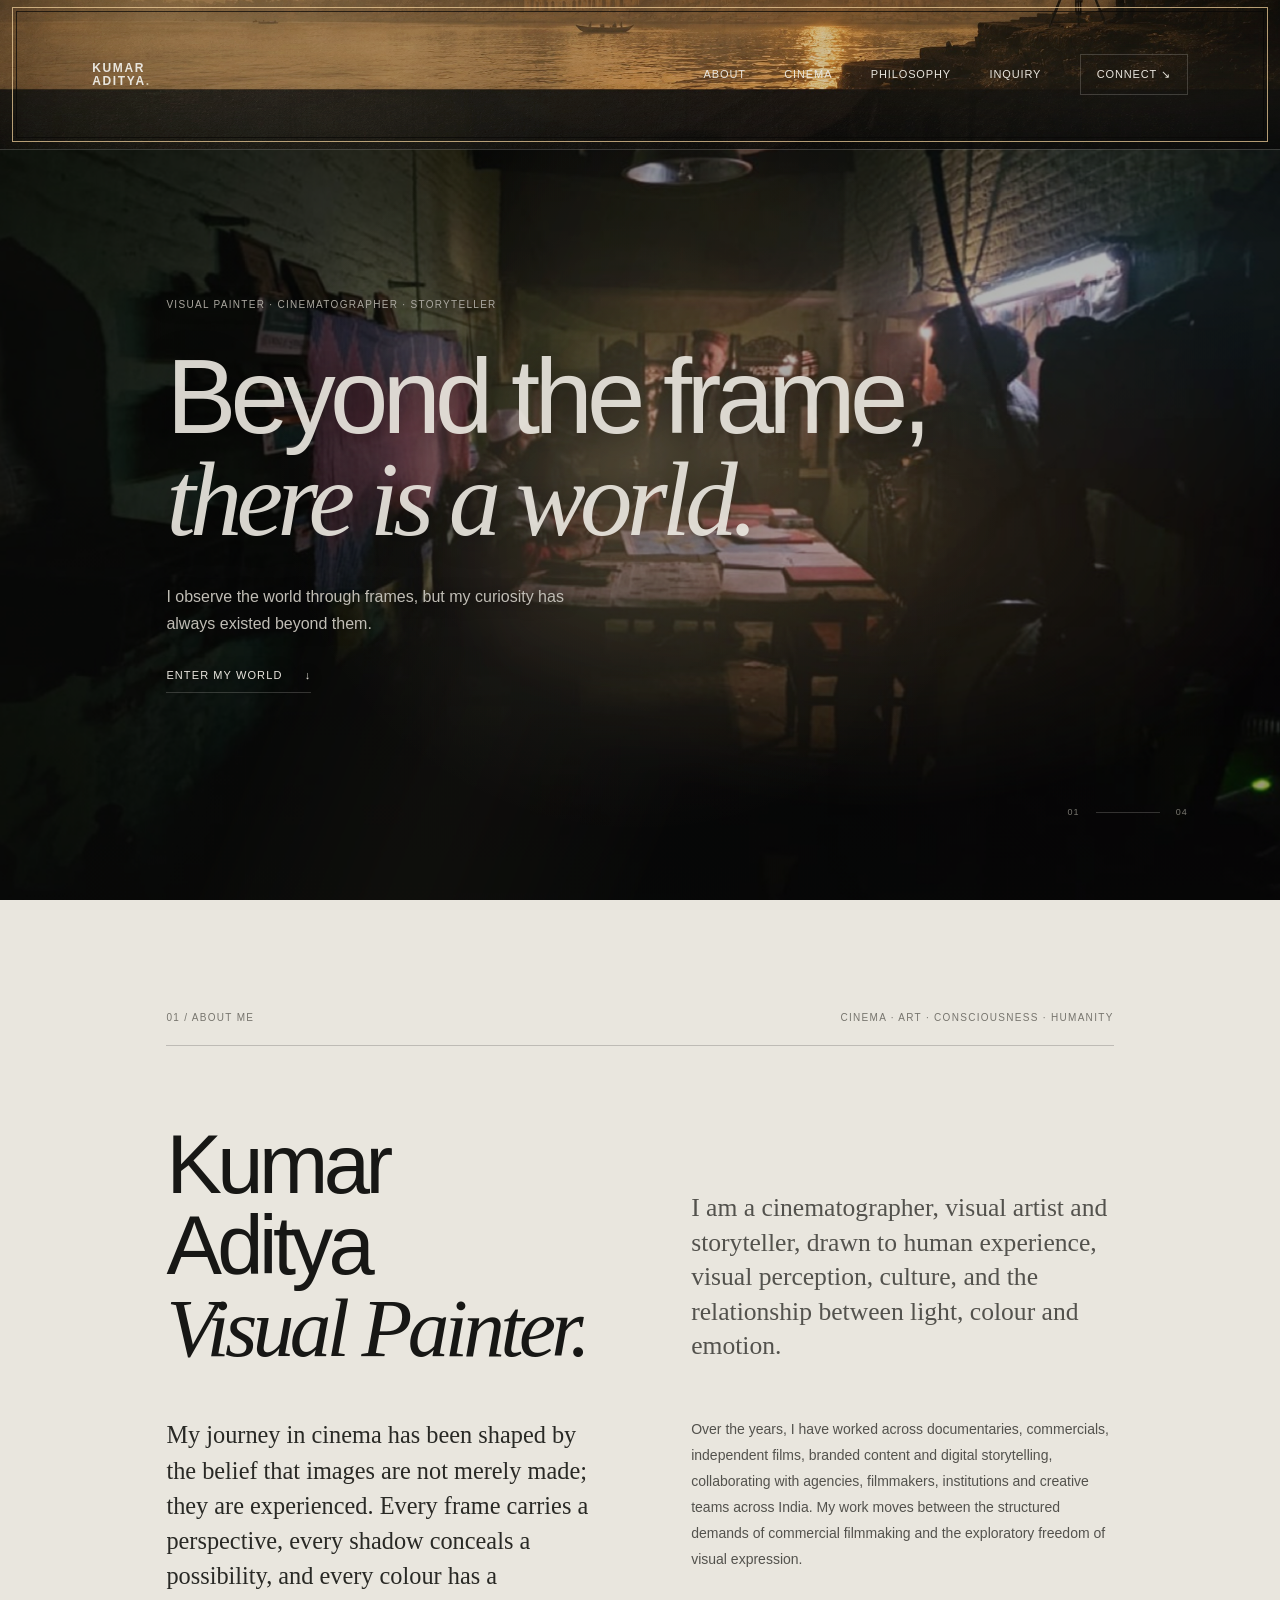
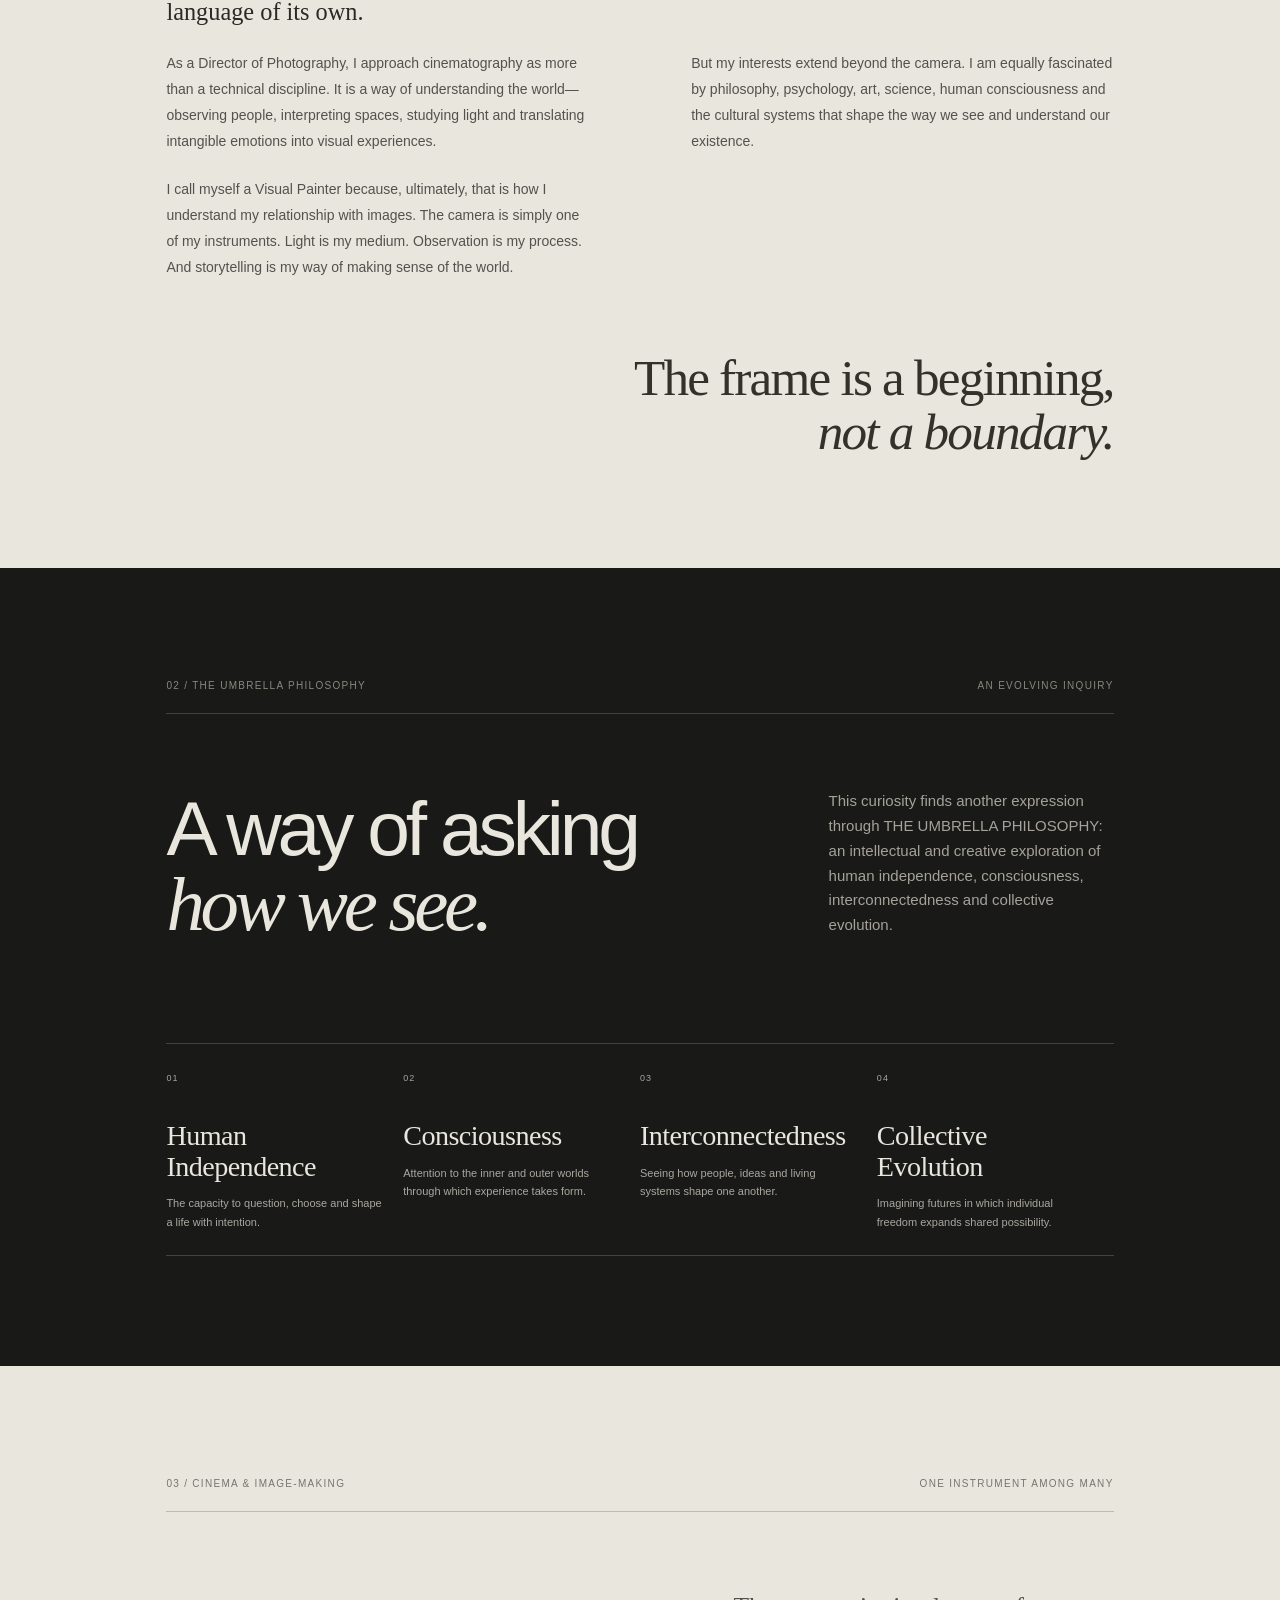
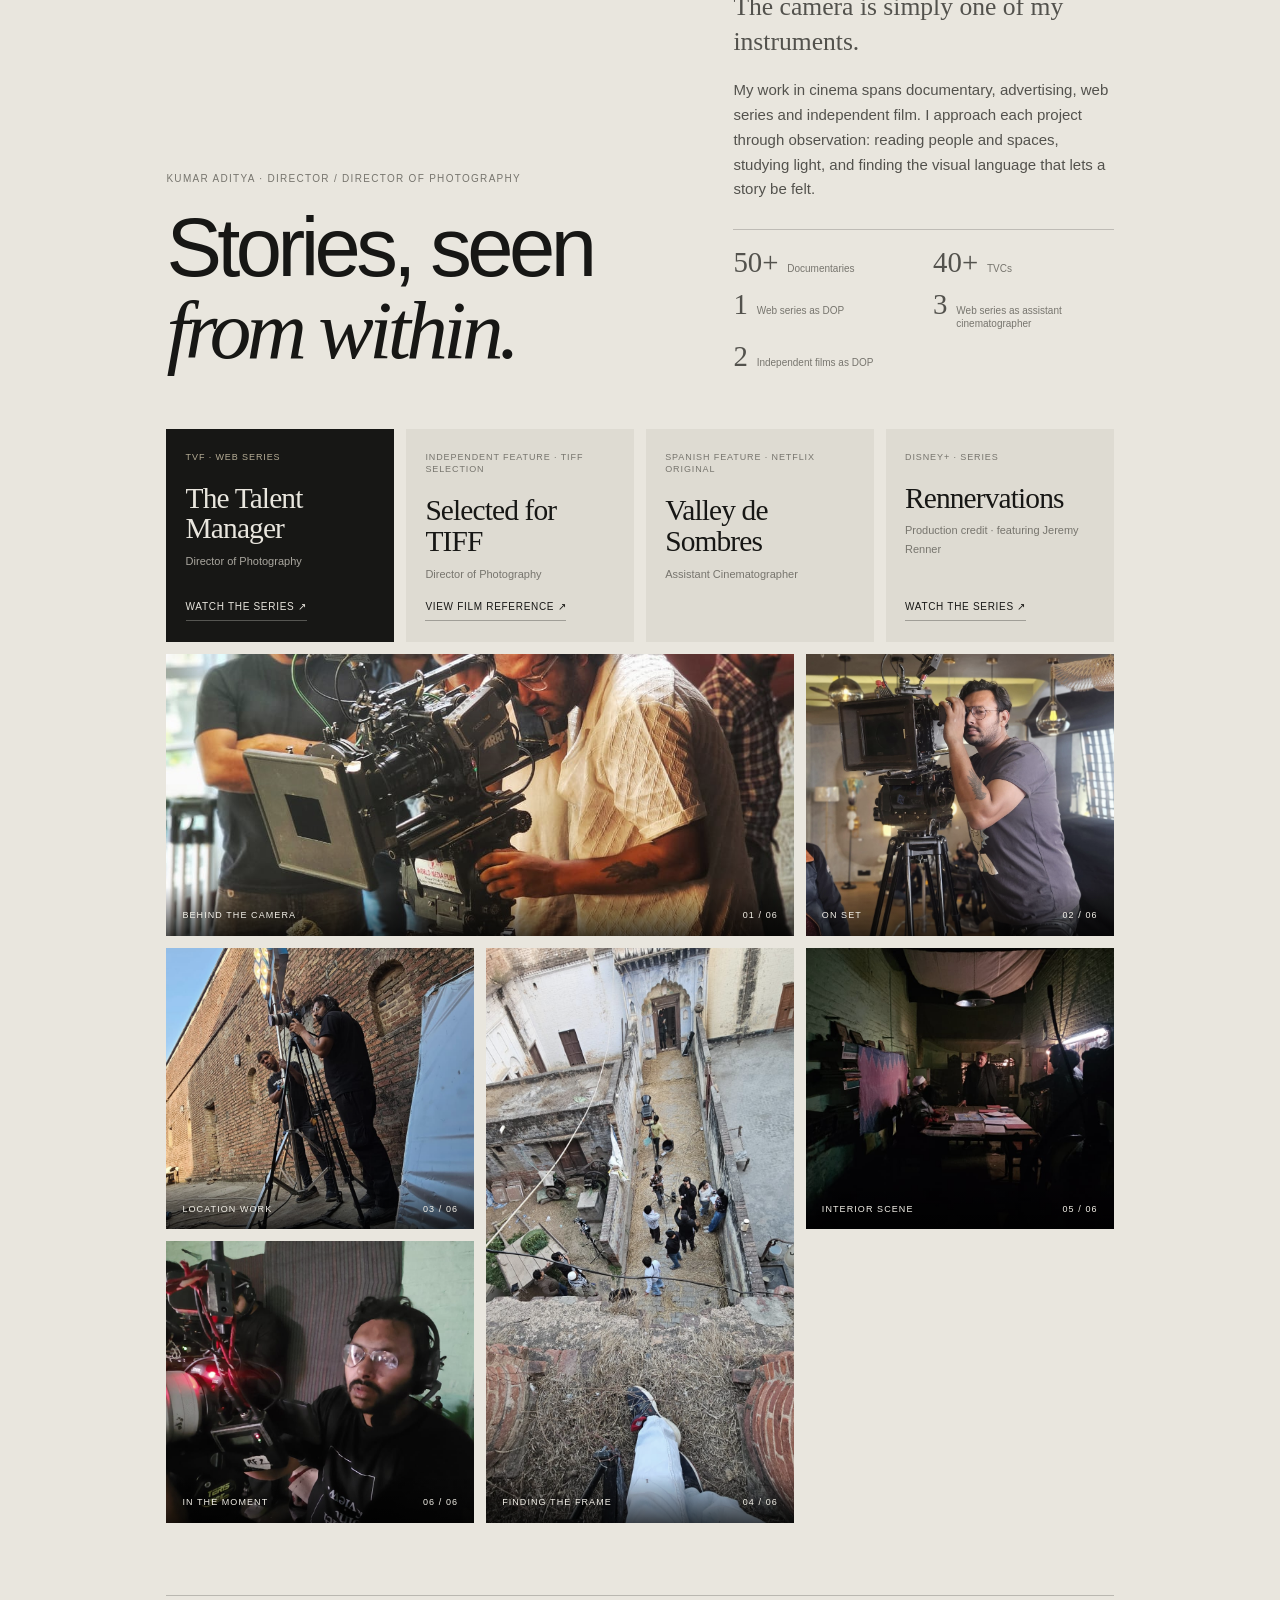
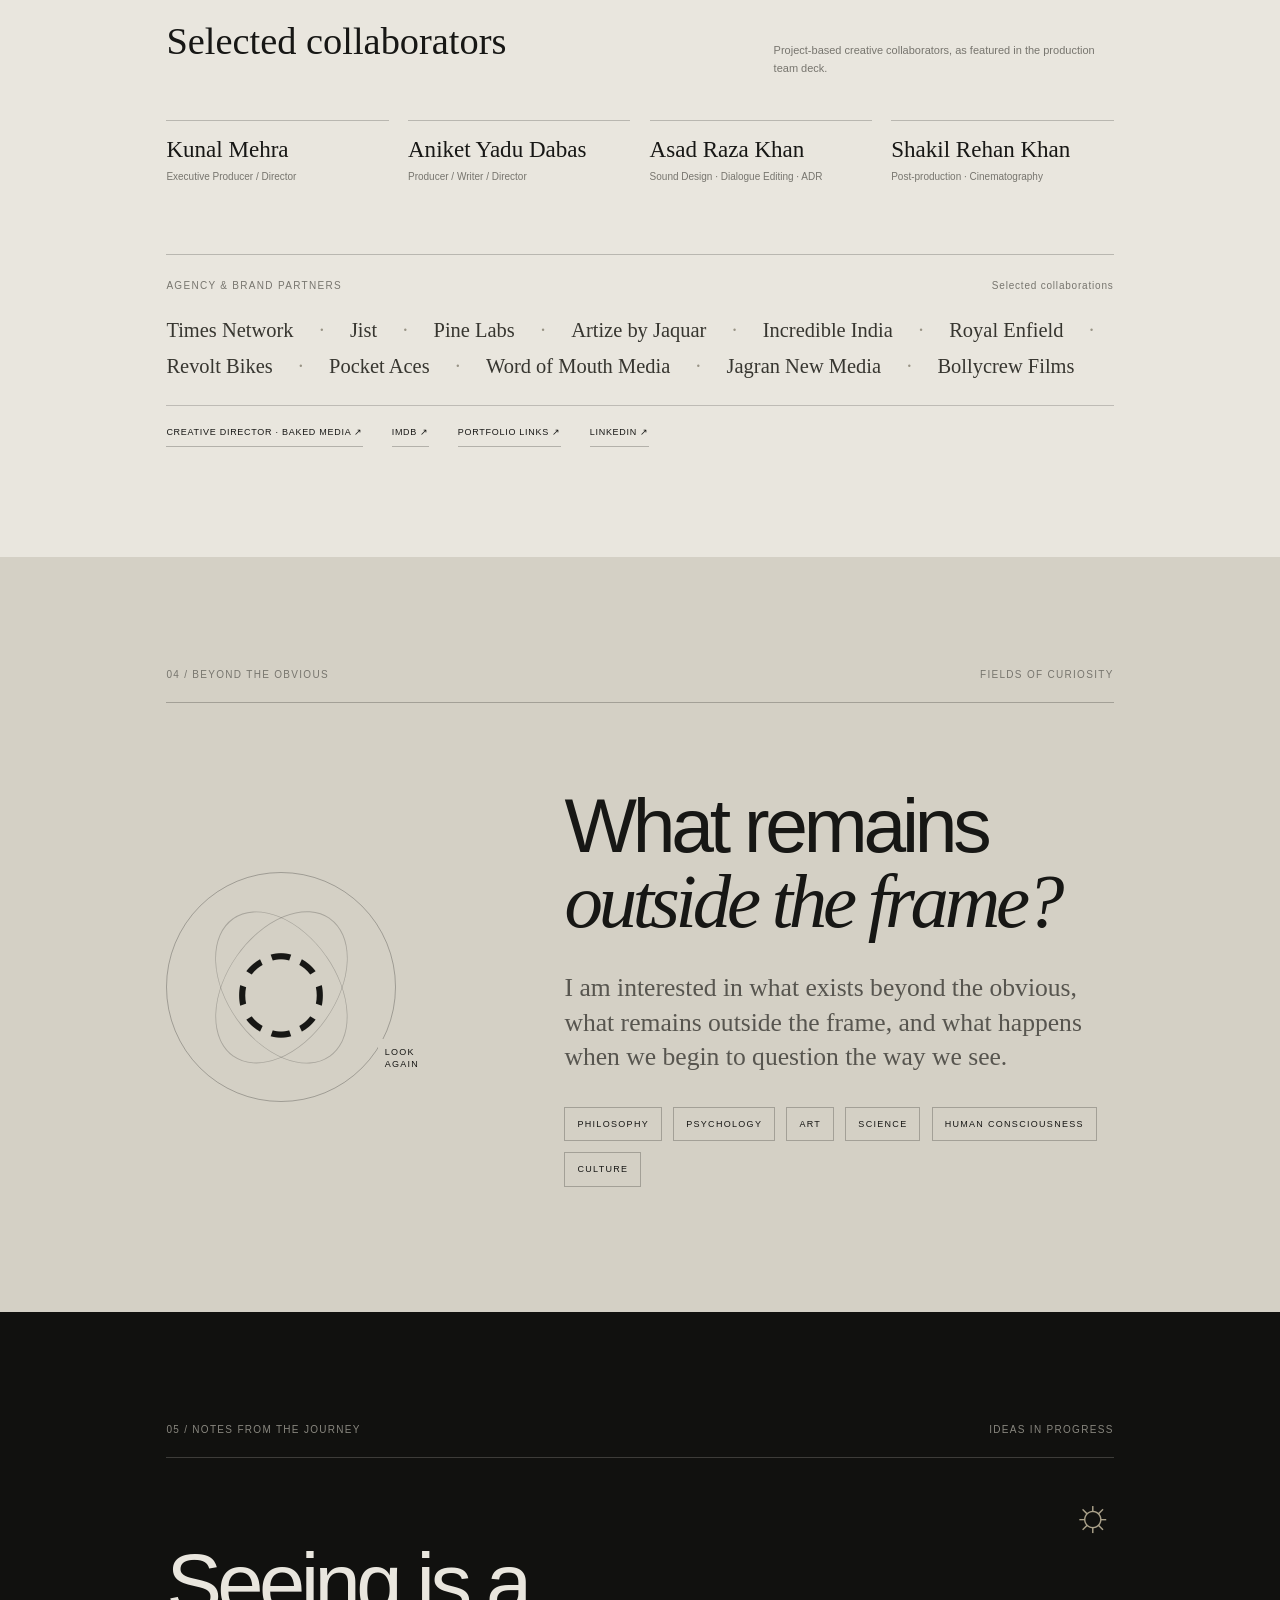
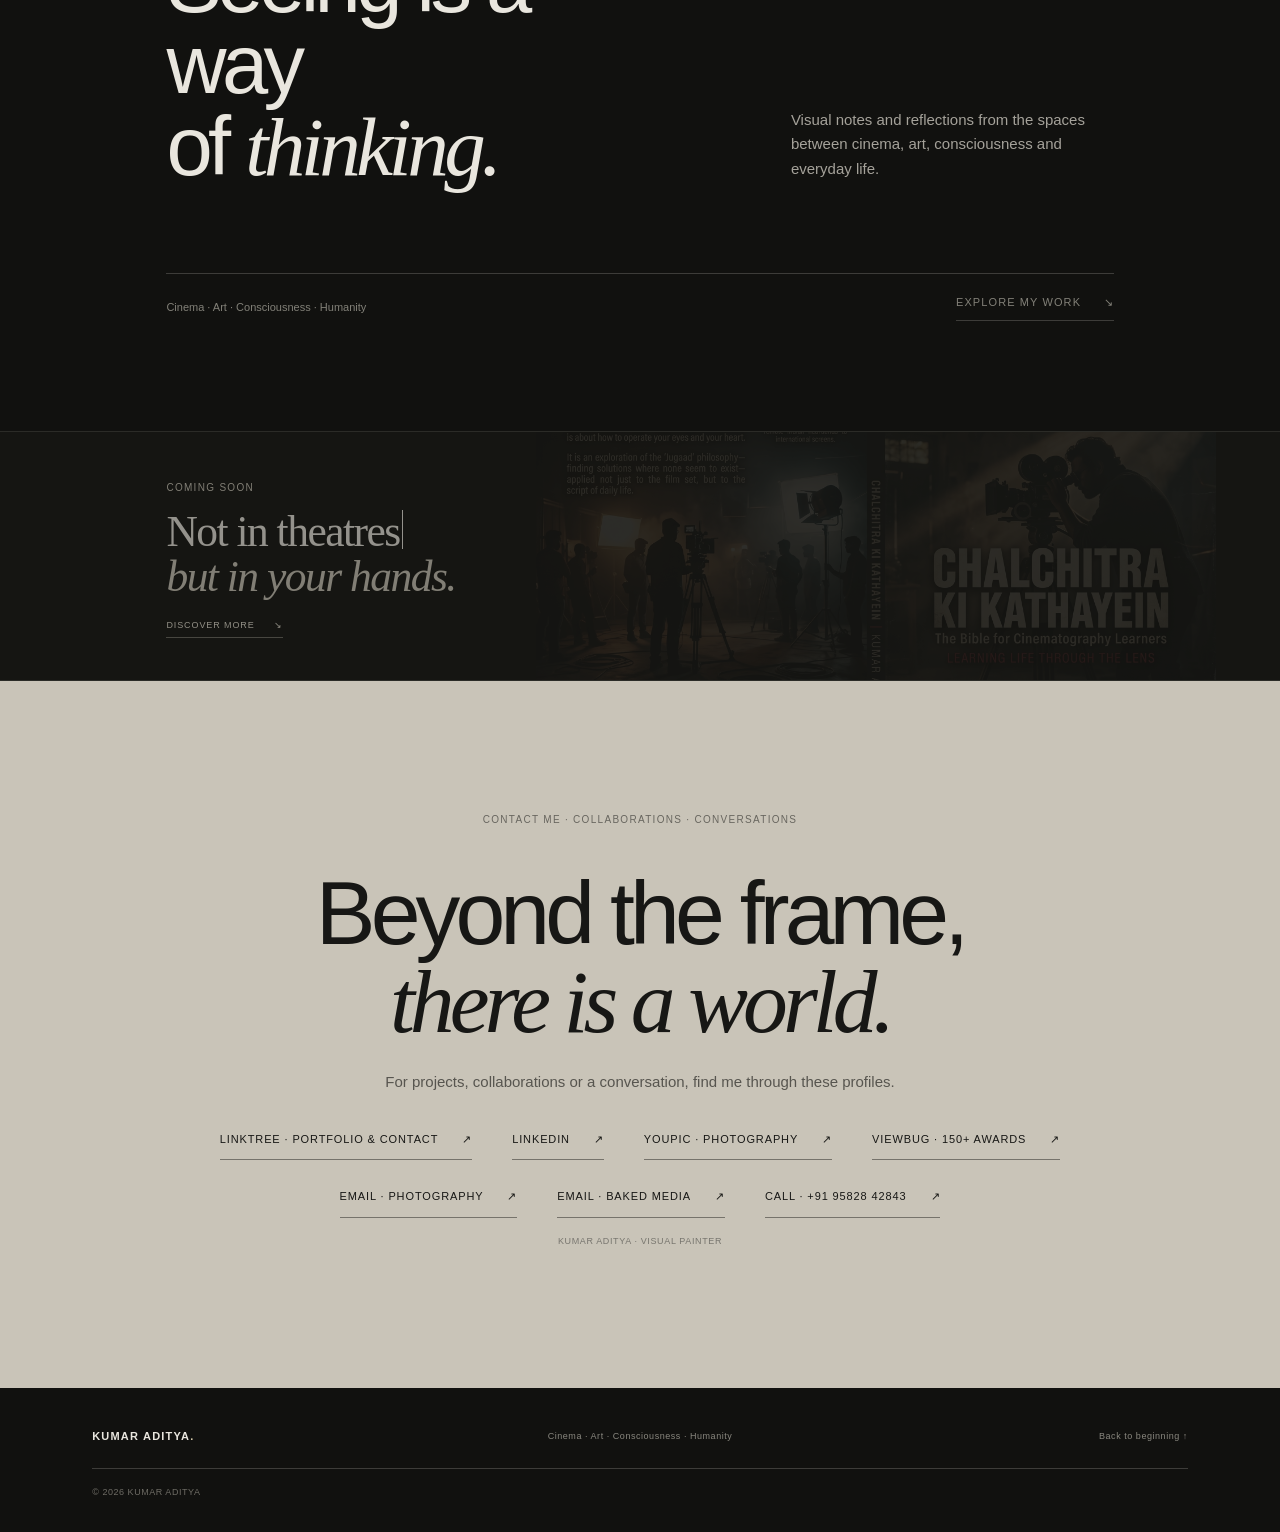
==== index.html @ 0dff2ddc "Use clean 50/50 gold and black header image" ====
<!doctype html>
<html lang="en">
<head>
  <meta charset="utf-8">
  <meta name="viewport" content="width=device-width, initial-scale=1">
  <meta name="theme-color" content="#11110f">
  <meta name="description" content="Kumar Aditya — Visual Painter, cinematographer and storyteller. Cinema · Art · Consciousness · Humanity.">
  <title>Kumar Aditya — Visual Painter</title>
  <link rel="stylesheet" href="styles.css?v=20261113-cleanheader50">
  <script src="script.js?v=20261113-hero" defer></script>
</head>
<body>
  <a class="skip-link" href="#main">Skip to content</a>
  <header class="site-header">
    <div class="header-art" aria-hidden="true"><div class="header-card-layer"></div><div class="header-cloud-wave header-cloud-wave-one"></div><div class="header-cloud-wave header-cloud-wave-two"></div></div>
    <a class="wordmark" href="#top" aria-label="Kumar Aditya home">KUMAR<br>ADITYA<span class="wordmark-dot">.</span></a>
    <button class="menu-toggle" type="button" aria-expanded="false" aria-controls="site-nav"><span></span><span></span><span class="visually-hidden">Toggle navigation</span></button>
    <nav id="site-nav" class="site-nav" aria-label="Main navigation">
      <a href="#about">About</a><a href="#work">Cinema</a><a href="#philosophy">Philosophy</a><a href="#inquiry">Inquiry</a>
      <a class="nav-contact" href="#connect">Connect <span aria-hidden="true">↘</span></a>
    </nav>
  </header>

  <main id="main">
    <section class="hero" id="top" aria-labelledby="hero-title">
      <div class="hero-orbit" aria-hidden="true"><span class="sun"></span><span class="moon"></span><span class="orbit-line"></span></div>
      <div class="hero-cinema-light" aria-hidden="true"></div>
      <div class="hero-ink-reveal" aria-hidden="true"><svg viewBox="0 0 100 100" preserveAspectRatio="none"><defs><mask id="hero-ink-mask" maskUnits="userSpaceOnUse" x="0" y="0" width="100" height="100"><rect width="100" height="100" fill="white"/><g transform="translate(50 52)"><g class="hero-ink-cutout" fill="black"><path d="M-5-1 C-9-5-6-11-1-12 C2-18 8-16 9-10 C15-8 17-2 12 2 C15 8 10 13 5 11 C1 17-6 14-6 9 C-13 8-15 2-11-2 C-10-5-7-5-5-1Z"/><path d="M-2-12 C-7-18-5-22-3-26 C0-21 2-18 1-13ZM9-8 C15-13 19-13 23-12 C20-8 16-6 11-5ZM-12 2 C-19 0-23 2-26 5 C-21 8-16 7-11 5ZM5 10 C8 16 7 21 5 25 C1 20 2 15 2 10Z"/><circle cx="-20" cy="-12" r="2.5"/><circle cx="20" cy="-20" r="1.8"/><circle cx="25" cy="8" r="2.2"/><circle cx="-22" cy="19" r="1.5"/><circle cx="13" cy="23" r="1.4"/></g></g></mask></defs><rect width="100" height="100" fill="#050504" mask="url(#hero-ink-mask)"/></svg></div>
      <p class="eyebrow hero-kicker">Visual Painter · Cinematographer · Storyteller</p>
      <h1 id="hero-title">Beyond the frame,<br><em>there is a world.</em></h1>
      <p class="hero-copy">I observe the world through frames, but my curiosity has always existed beyond them.</p>
      <a class="text-link" href="#about">Enter my world <span aria-hidden="true">↓</span></a>
      <div class="hero-index" aria-hidden="true"><span>01</span><span class="index-line"></span><span>04</span></div>
    </section>

    <section class="intro section-pad about-section" id="about">
      <div class="section-label"><span>01 / About me</span><span>Cinema · Art · Consciousness · Humanity</span></div>
      <div class="about-heading"><h2>Kumar Aditya<br><em>Visual Painter.</em></h2><p class="lead">I am a cinematographer, visual artist and storyteller, drawn to human experience, visual perception, culture, and the relationship between light, colour and emotion.</p></div>
      <div class="about-body">
        <p>My journey in cinema has been shaped by the belief that images are not merely made; they are experienced. Every frame carries a perspective, every shadow conceals a possibility, and every colour has a language of its own.</p>
        <p>Over the years, I have worked across documentaries, commercials, independent films, branded content and digital storytelling, collaborating with agencies, filmmakers, institutions and creative teams across India. My work moves between the structured demands of commercial filmmaking and the exploratory freedom of visual expression.</p>
        <p>As a Director of Photography, I approach cinematography as more than a technical discipline. It is a way of understanding the world—observing people, interpreting spaces, studying light and translating intangible emotions into visual experiences.</p>
        <p>But my interests extend beyond the camera. I am equally fascinated by philosophy, psychology, art, science, human consciousness and the cultural systems that shape the way we see and understand our existence.</p>
        <p>I call myself a Visual Painter because, ultimately, that is how I understand my relationship with images. The camera is simply one of my instruments. Light is my medium. Observation is my process. And storytelling is my way of making sense of the world.</p>
      </div>
      <p class="about-signature">The frame is a beginning,<br><em>not a boundary.</em></p>
    </section>

    <section class="expressions section-pad philosophy-section" id="philosophy">
      <div class="section-label"><span>02 / The Umbrella Philosophy</span><span>An evolving inquiry</span></div>
      <div class="expression-heading"><h2>A way of asking<br><em>how we see.</em></h2><p>This curiosity finds another expression through THE UMBRELLA PHILOSOPHY: an intellectual and creative exploration of human independence, consciousness, interconnectedness and collective evolution.</p></div>
      <div class="philosophy-fields">
        <article><span>01</span><h3>Human<br>Independence</h3><p>The capacity to question, choose and shape a life with intention.</p></article>
        <article><span>02</span><h3>Consciousness</h3><p>Attention to the inner and outer worlds through which experience takes form.</p></article>
        <article><span>03</span><h3>Interconnectedness</h3><p>Seeing how people, ideas and living systems shape one another.</p></article>
        <article><span>04</span><h3>Collective<br>Evolution</h3><p>Imagining futures in which individual freedom expands shared possibility.</p></article>
      </div>
    </section>

    <section class="cinema section-pad" id="work">
      <div class="section-label"><span>03 / Cinema &amp; image-making</span><span>One instrument among many</span></div>
      <div class="cinema-intro">
        <div><p class="eyebrow">Kumar Aditya · Director / Director of Photography</p><h2>Stories, seen<br><em>from within.</em></h2></div>
        <div class="cinema-bio"><p class="lead">The camera is simply one of my instruments.</p><p>My work in cinema spans documentary, advertising, web series and independent film. I approach each project through observation: reading people and spaces, studying light, and finding the visual language that lets a story be felt.</p><div class="career-stats"><div><strong>50+</strong><span>Documentaries</span></div><div><strong>40+</strong><span>TVCs</span></div><div><strong>1</strong><span>Web series as DOP</span></div><div><strong>3</strong><span>Web series as assistant cinematographer</span></div><div><strong>2</strong><span>Independent films as DOP</span></div></div></div>
      </div>
      <div class="credit-grid">
        <article class="credit-card credit-featured"><span class="credit-type">TVF · Web series</span><h3>The Talent Manager</h3><p>Director of Photography</p><a href="https://www.youtube.com/watch?v=eAiAh4KioIY" target="_blank" rel="noopener noreferrer">Watch the series <span aria-hidden="true">↗</span></a></article>
        <article class="credit-card"><span class="credit-type">Independent feature · TIFF selection</span><h3>Selected for TIFF</h3><p>Director of Photography</p><a href="https://youtu.be/zzmLN0ZCnNM" target="_blank" rel="noopener noreferrer">View film reference <span aria-hidden="true">↗</span></a></article>
        <article class="credit-card"><span class="credit-type">Spanish feature · Netflix Original</span><h3>Valley de Sombres</h3><p>Assistant Cinematographer</p></article>
        <article class="credit-card"><span class="credit-type">Disney+ · Series</span><h3>Rennervations</h3><p>Production credit · featuring Jeremy Renner</p><a href="https://youtu.be/FifQJSqIGv0" target="_blank" rel="noopener noreferrer">Watch the series <span aria-hidden="true">↗</span></a></article>
      </div>
      <div class="film-gallery">
        <figure class="film-frame film-wide"><img src="assets/kumar-on-set.jpeg" alt="Kumar working at a cinema camera on set"><figcaption><span>Behind the camera</span><span>01 / 06</span></figcaption></figure>
        <figure class="film-frame"><img src="assets/camera-setup.jpeg" alt="Kumar operating a cinema camera during a production"><figcaption><span>On set</span><span>02 / 06</span></figcaption></figure>
        <figure class="film-frame"><img src="assets/location-team.jpeg" alt="Production crew working beside a historic brick location"><figcaption><span>Location work</span><span>03 / 06</span></figcaption></figure>
        <figure class="film-frame film-tall"><img src="assets/location-overhead.jpeg" alt="A film crew working in a historic courtyard, seen from above"><figcaption><span>Finding the frame</span><span>04 / 06</span></figcaption></figure>
        <figure class="film-frame"><img src="assets/interior-scene.jpeg" alt="A low-lit interior scene being filmed"><figcaption><span>Interior scene</span><span>05 / 06</span></figcaption></figure>
        <figure class="film-frame"><img src="assets/camera-closeup.jpeg" alt="Kumar monitoring a close camera setup on a film set"><figcaption><span>In the moment</span><span>06 / 06</span></figcaption></figure>
      </div>
      <div class="collaborators">
        <div class="collab-heading"><h3>Selected collaborators</h3><p>Project-based creative collaborators, as featured in the production team deck.</p></div>
        <div class="collab-grid">
          <article><h4>Kunal Mehra</h4><p>Executive Producer / Director</p></article>
          <article><h4>Aniket Yadu Dabas</h4><p>Producer / Writer / Director</p></article>
          <article><h4>Asad Raza Khan</h4><p>Sound Design · Dialogue Editing · ADR</p></article>
          <article><h4>Shakil Rehan Khan</h4><p>Post-production · Cinematography</p></article>
        </div>
      </div>
      <div class="industry-network">
        <div class="network-heading"><span class="eyebrow">Agency &amp; brand partners</span><span>Selected collaborations</span></div>
        <ul class="partner-list"><li>Times Network</li><li>Jist</li><li>Pine Labs</li><li>Artize by Jaquar</li><li>Incredible India</li><li>Royal Enfield</li><li>Revolt Bikes</li><li>Pocket Aces</li><li>Word of Mouth Media</li><li>Jagran New Media</li><li>Bollycrew Films</li></ul>
        <div class="profile-links"><a href="https://www.bakedmedia.in/" target="_blank" rel="noopener noreferrer">Creative Director · Baked Media <span aria-hidden="true">↗</span></a><a href="https://www.imdb.com/name/nm6410537/" target="_blank" rel="noopener noreferrer">IMDb <span aria-hidden="true">↗</span></a><a href="https://linktr.ee/adityakumardop" target="_blank" rel="noopener noreferrer">Portfolio links <span aria-hidden="true">↗</span></a><a href="https://www.linkedin.com/in/kumar-aditya-/" target="_blank" rel="noopener noreferrer">LinkedIn <span aria-hidden="true">↗</span></a></div>
      </div>
    </section>

    <section class="people section-pad inquiry-section" id="inquiry">
      <div class="section-label"><span>04 / Beyond the obvious</span><span>Fields of curiosity</span></div>
      <div class="inquiry-layout"><div class="people-mark" aria-hidden="true"><span>◌</span><small>LOOK<br>AGAIN</small></div><div><h2>What remains<br><em>outside the frame?</em></h2><p class="lead">I am interested in what exists beyond the obvious, what remains outside the frame, and what happens when we begin to question the way we see.</p><div class="people-tags inquiry-tags"><span>Philosophy</span><span>Psychology</span><span>Art</span><span>Science</span><span>Human consciousness</span><span>Culture</span></div></div></div>
    </section>

    <section class="journal section-pad" id="journal">
      <div class="section-label"><span>05 / Notes from the journey</span><span>Ideas in progress</span></div>
      <div class="journal-row"><h2>Seeing is a way<br>of <em>thinking.</em></h2><p>Visual notes and reflections from the spaces between cinema, art, consciousness and everyday life.</p><span class="journal-symbol" aria-hidden="true">☼</span></div>
      <div class="journal-bottom"><span>Cinema · Art · Consciousness · Humanity</span><a class="text-link" href="#connect">Explore my work <span aria-hidden="true">↘</span></a></div>
    </section>

    <section class="book-tease" aria-label="Upcoming book">
      <img class="book-watermark" src="chal-chitra-poster.jpg" alt="" aria-hidden="true">
      <div class="book-tease-copy"><span class="eyebrow book-coming" data-typewriter="COMING SOON" aria-label="Coming soon">COMING SOON</span><p aria-label="Not in theatres, but in your hands."><span data-typewriter="Not in theatres,">Not in theatres,</span><br><em><span data-typewriter="but in your hands.">but in your hands.</span></em></p><a class="book-cta" href="#connect" data-projector-sound>Discover more <span aria-hidden="true">↘</span></a></div>
    </section>

    <section class="contact section-pad" id="connect"><span class="eyebrow">Contact me · Collaborations · Conversations</span><h2>Beyond the frame,<br><em>there is a world.</em></h2><p class="contact-intro">For projects, collaborations or a conversation, find me through these profiles.</p><div class="contact-actions"><a class="contact-link" href="https://linktr.ee/adityakumardop" target="_blank" rel="noopener noreferrer">Linktree · Portfolio &amp; contact <span aria-hidden="true">↗</span></a><a class="contact-link" href="https://www.linkedin.com/in/kumar-aditya-/" target="_blank" rel="noopener noreferrer">LinkedIn <span aria-hidden="true">↗</span></a><a class="contact-link" href="https://youpic.com/photographer/adityarehan00/?mode=activity" target="_blank" rel="noopener noreferrer">YouPic · Photography <span aria-hidden="true">↗</span></a><a class="contact-link" href="https://www.viewbug.com/member/_4953" target="_blank" rel="noopener noreferrer">ViewBug · 150+ awards <span aria-hidden="true">↗</span></a><a class="contact-link" href="mailto:kumaradityadop@gmail.com">Email · Photography <span aria-hidden="true">↗</span></a><a class="contact-link" href="mailto:aditya@bakedmedia.in">Email · Baked Media <span aria-hidden="true">↗</span></a><a class="contact-link" href="tel:+919582842843">Call · +91 95828 42843 <span aria-hidden="true">↗</span></a></div><p class="contact-note">Kumar Aditya · Visual Painter</p></section>
  </main>

  <footer class="site-footer"><a class="footer-mark" href="#top">KUMAR ADITYA<span>.</span></a><p>Cinema · Art · Consciousness · Humanity</p><a href="#top" class="back-top">Back to beginning ↑</a><small>© <span id="year"></span> KUMAR ADITYA</small></footer>
</body>
</html>
---- styles.css ----
:root{color-scheme:dark;--ink:#11110f;--paper:#e9e6de;--muted:#aaa79f;--line:rgba(233,230,222,.2);--accent:#d3c8a8;--serif:Georgia,'Times New Roman',serif;--sans:Arial,Helvetica,sans-serif}*{box-sizing:border-box}html{scroll-behavior:smooth;scroll-padding-top:85px}body{margin:0;background:var(--ink);color:var(--paper);font-family:var(--sans);font-size:15px;line-height:1.65;-webkit-font-smoothing:antialiased}a{color:inherit;text-decoration:none}button{font:inherit}.skip-link{position:absolute;left:1rem;top:-5rem;background:var(--paper);color:var(--ink);padding:.6rem 1rem;z-index:10}.skip-link:focus{top:1rem}.visually-hidden{position:absolute;width:1px;height:1px;padding:0;margin:-1px;overflow:hidden;clip:rect(0,0,0,0);white-space:nowrap;border:0}.site-header{height:92px;padding:0 7.2vw;display:flex;align-items:center;justify-content:space-between;border-bottom:1px solid var(--line);position:absolute;z-index:5;top:0;left:0;width:100%}.wordmark{font-size:12px;font-weight:700;line-height:1.08;letter-spacing:.14em}.wordmark-dot,.footer-mark span{color:var(--accent)}.site-nav{display:flex;gap:clamp(1rem,3vw,3.2rem);align-items:center;font-size:11px;letter-spacing:.08em;text-transform:uppercase}.site-nav a{transition:color .2s}.site-nav a:hover,.text-link:hover{color:var(--accent)}.nav-contact{border:1px solid var(--line);padding:.65rem 1rem}.menu-toggle{display:none}.hero{min-height:760px;height:min(100vh,940px);padding:190px 13vw 100px;display:flex;flex-direction:column;align-items:flex-start;justify-content:center;position:relative;overflow:hidden;background:radial-gradient(ellipse at 75% 42%,rgba(118,111,91,.16),transparent 38%),linear-gradient(110deg,#11110f 40%,#171714 100%)}.hero:after{content:"";position:absolute;inset:0;background:linear-gradient(90deg,var(--ink) 0%,transparent 68%),linear-gradient(0deg,var(--ink),transparent 25%,transparent 78%,var(--ink));pointer-events:none}.hero>*:not(.hero-orbit){z-index:1}.eyebrow,.section-label,.pillar-number,.venture-no,.small-note,.people-tags,.contact-note{font-size:10px;letter-spacing:.13em;text-transform:uppercase}.hero-kicker{color:var(--muted);margin:0 0 2rem}.hero h1{font-weight:400;font-size:clamp(3.5rem,8.2vw,8rem);line-height:.98;letter-spacing:-.055em;margin:0;max-width:950px}.hero h1 em,h2 em{font-family:var(--serif);font-weight:400}.hero-copy{color:#c0bdb5;max-width:440px;margin:2rem 0 1.8rem;font-size:16px}.text-link{font-size:11px;letter-spacing:.1em;text-transform:uppercase;border-bottom:1px solid var(--line);padding-bottom:.5rem;display:inline-flex;gap:1.4rem;align-items:center;transition:color .2s}.hero-orbit{position:absolute;width:min(58vw,730px);aspect-ratio:1;right:3%;top:17%;border:1px solid rgba(233,230,222,.08);border-radius:50%}.orbit-line{position:absolute;inset:14%;border:1px solid rgba(233,230,222,.09);border-radius:50%;transform:rotate(-25deg) scaleY(.43)}.sun{position:absolute;width:36%;aspect-ratio:1;border-radius:50%;background:radial-gradient(circle at 39% 35%,#c7bea7,#817963 55%,#4a473f 100%);right:4%;top:14%;box-shadow:0 0 90px rgba(194,180,140,.12)}.moon{position:absolute;width:11%;aspect-ratio:1;border-radius:50%;background:#a9a69d;left:5%;bottom:29%;box-shadow:0 0 55px rgba(220,215,200,.12)}.hero-index{display:flex;align-items:center;gap:1rem;position:absolute;bottom:5rem;right:7.2vw;color:#77756e;font-size:9px;letter-spacing:.12em}.index-line{display:block;width:64px;height:1px;background:var(--line)}.section-pad{padding:110px 13vw}.section-label{display:flex;justify-content:space-between;color:#89877f;border-bottom:1px solid var(--line);padding-bottom:1.15rem}.intro{background:#e9e6de;color:#171715}.intro .section-label{border-color:rgba(17,17,15,.2);color:#77756e}.intro-grid{display:grid;grid-template-columns:1.1fr .9fr;gap:8vw;padding:82px 0 96px}.intro h2,.expression-heading h2,.people h2,.journal h2,.contact h2{font-size:clamp(3.2rem,6.5vw,6.4rem);font-weight:400;line-height:.98;letter-spacing:-.055em;margin:0}.intro-text{max-width:425px;padding-top:.6rem;color:#53524d}.lead{font-family:var(--serif);font-size:clamp(1.25rem,2vw,1.75rem);line-height:1.35;color:inherit;margin:0 0 1.2rem}.intro-text>p:not(.lead){margin:0 0 2rem}.intro .text-link{color:#1b1b18;border-color:rgba(17,17,15,.3)}.pillars{border-top:1px solid rgba(17,17,15,.22);display:grid;grid-template-columns:repeat(3,1fr)}.pillars article{padding:1.5rem 2rem 0 0}.pillar-number{color:#88847a}.pillars h3{font-size:clamp(1.4rem,2.4vw,2.3rem);font-weight:400;line-height:1.05;letter-spacing:-.035em;margin:2.5rem 0 1rem}.pillars p{max-width:240px;color:#66645d;font-size:13px}.expressions{background:#191917}.expression-heading{display:flex;align-items:flex-end;justify-content:space-between;gap:3rem;padding:75px 0 65px}.expression-heading h2{font-size:clamp(3rem,6vw,5.7rem)}.expression-heading p{max-width:285px;color:#a5a29a;margin:0 0 .3rem}.venture-list{border-top:1px solid var(--line)}.venture{min-height:104px;border-bottom:1px solid var(--line);display:grid;grid-template-columns:.45fr 1.5fr 1fr 30px;align-items:center;gap:1rem}.venture-no,.venture-kind{color:#929088}.venture-name{font-family:var(--serif);font-size:clamp(1.6rem,3.3vw,2.8rem);letter-spacing:-.035em}.venture-kind{font-size:11px;letter-spacing:.04em}.venture-arrow{font-size:20px;color:var(--accent);text-align:right}.venture:not(.venture-future):hover .venture-name{color:var(--accent)}.venture-future{color:#9a978f}.small-note{color:#79776f;letter-spacing:.04em;text-transform:none;margin-top:1.2rem}.people{background:#d4d0c5;color:#171715}.people .section-label{border-color:rgba(17,17,15,.25);color:#77756e}.people-layout{padding:85px 0 15px;display:grid;grid-template-columns:.7fr 1.3fr;gap:8vw;align-items:center}.people h2{margin-bottom:2rem}.people-layout>div:last-child{max-width:610px}.people .lead{max-width:560px;color:#57554f}.people-mark{width:230px;aspect-ratio:1;border:1px solid rgba(17,17,15,.27);border-radius:50%;position:relative;display:flex;align-items:center;justify-content:center}.people-mark:before,.people-mark:after{content:"";position:absolute;border:1px solid rgba(17,17,15,.22);border-radius:50%;inset:13%;transform:rotate(55deg) scaleY(.65)}.people-mark:after{transform:rotate(-55deg) scaleY(.65)}.people-mark span{font-size:110px;font-family:var(--serif);font-weight:lighter;line-height:1}.people-mark small{position:absolute;right:-30px;bottom:25px;background:#d4d0c5;font-size:9px;line-height:1.35;letter-spacing:.14em;padding:.4rem}.people-tags{display:flex;gap:.7rem;flex-wrap:wrap;margin-top:2rem}.people-tags span{border:1px solid rgba(17,17,15,.25);padding:.55rem .75rem;font-size:9px}.journal{background:#11110f}.journal-row{position:relative;display:grid;grid-template-columns:1fr .65fr;gap:10vw;align-items:end;padding:85px 0}.journal-row p{color:#a5a29a;max-width:300px;margin:0 0 .4rem}.journal-symbol{position:absolute;font-size:45px;right:0;top:20px;color:#aaa18a}.journal-bottom{border-top:1px solid var(--line);padding-top:1.2rem;display:flex;align-items:center;justify-content:space-between;color:#828078;font-size:11px}.contact{background:#c9c4b8;color:#171715;text-align:center;padding-top:125px;padding-bottom:130px}.contact .eyebrow{color:#68665f}.contact h2{font-size:clamp(3.5rem,7vw,7rem);margin:2.5rem 0}.contact-link{display:inline-flex;gap:3rem;align-items:center;border-bottom:1px solid rgba(17,17,15,.45);padding:.7rem 0;font-family:var(--serif);font-size:22px}.contact-note{font-size:9px;color:#77756e;margin-top:1rem;letter-spacing:.07em}.site-footer{min-height:120px;padding:2rem 7.2vw;display:grid;grid-template-columns:1fr 2fr 1fr;align-items:center;gap:1rem;color:#89877f}.footer-mark{font-size:11px;font-weight:700;letter-spacing:.11em;color:var(--paper)}.site-footer p,.site-footer small,.back-top{font-size:9px;letter-spacing:.06em}.site-footer p{text-align:center}.back-top{text-align:right}.site-footer small{grid-column:1/-1;border-top:1px solid var(--line);padding-top:1rem;color:#6e6c65}
@media(max-width:760px){.site-header{height:76px;padding:0 6vw}.menu-toggle{display:flex;width:38px;height:38px;border:1px solid var(--line);background:transparent;flex-direction:column;justify-content:center;align-items:center;gap:5px;color:var(--paper)}.menu-toggle>span:not(.visually-hidden){width:15px;height:1px;background:var(--paper)}.site-nav{display:none;position:absolute;top:75px;left:0;right:0;background:#151513;padding:1rem 6vw 1.5rem;flex-direction:column;align-items:stretch;gap:0;border-bottom:1px solid var(--line)}.site-nav.is-open{display:flex}.site-nav a{padding:1rem 0;border-bottom:1px solid var(--line)}.site-nav .nav-contact{border:0}.hero{height:100svh;min-height:670px;padding:140px 7vw 100px}.hero-orbit{width:95vw;right:-38%;top:18%;opacity:.7}.hero h1{font-size:clamp(3.4rem,13.5vw,6.4rem)}.hero-copy{max-width:330px;font-size:14px}.hero-index{bottom:2.5rem;right:7vw}.section-pad{padding:76px 7vw}.section-label{font-size:8px}.intro-grid{grid-template-columns:1fr;gap:2.5rem;padding:55px 0 65px}.intro h2,.expression-heading h2,.people h2,.journal h2{font-size:clamp(3.1rem,12vw,5rem)}.pillars{grid-template-columns:1fr}.pillars article{padding:1.2rem 0;border-bottom:1px solid rgba(17,17,15,.17)}.pillars h3{margin:1.4rem 0 .5rem}.pillars p{max-width:390px;margin:.5rem 0}.expression-heading{display:block;padding:55px 0 45px}.expression-heading p{margin-top:1.5rem}.venture{grid-template-columns:28px 1fr 24px;min-height:88px;gap:.7rem}.venture-kind{grid-column:2;grid-row:2;margin-top:-1.7rem;padding-bottom:1rem}.venture-arrow{grid-column:3;grid-row:1}.venture-name{grid-column:2;grid-row:1;font-size:1.8rem}.venture-no{grid-column:1;grid-row:1}.people-layout{grid-template-columns:1fr;gap:3rem;padding:55px 0 0}.people-mark{width:165px;margin-left:1rem}.people-mark span{font-size:80px}.people-mark small{right:-38px}.journal-row{grid-template-columns:1fr;gap:2rem;padding:55px 0}.journal-row p{max-width:350px}.journal-symbol{font-size:35px}.journal-bottom{align-items:flex-start;gap:1rem;flex-direction:column}.contact{padding-top:90px;padding-bottom:95px}.contact h2{font-size:clamp(3.3rem,13vw,5.4rem);margin:2rem 0}.site-footer{padding:1.8rem 7vw;grid-template-columns:1fr 1fr}.site-footer p{grid-column:1/-1;grid-row:2;text-align:left;margin:0}.back-top{text-align:right;grid-column:2;grid-row:1}.site-footer small{grid-row:3}}
@media(prefers-reduced-motion:reduce){html{scroll-behavior:auto}*,*:before,*:after{transition:none!important}}
@media(max-width:760px){.site-header{height:76px;padding:0 6vw}.menu-toggle{display:flex;width:38px;height:38px;border:1px solid var(--line);background:transparent;flex-direction:column;justify-content:center;align-items:center;gap:5px;color:var(--paper)}.menu-toggle>span:not(.visually-hidden){width:15px;height:1px;background:var(--paper)}.site-nav{display:none;position:absolute;top:75px;left:0;right:0;background:#151513;padding:1rem 6vw 1.5rem;flex-direction:column;align-items:stretch;gap:0;border-bottom:1px solid var(--line)}.site-nav.is-open{display:flex}.site-nav a{padding:1rem 0;border-bottom:1px solid var(--line)}.site-nav .nav-contact{border:0}.hero{height:100svh;min-height:670px;padding:140px 7vw 100px}.hero-orbit{width:95vw;right:-38%;top:18%;opacity:.7}.hero h1{font-size:clamp(3.4rem,13.5vw,6.4rem)}.hero-copy{max-width:330px;font-size:14px}.hero-index{bottom:2.5rem;right:7vw}.section-pad{padding:76px 7vw}.section-label{font-size:8px}.intro-grid{grid-template-columns:1fr;gap:2.5rem;padding:55px 0 65px}.intro h2,.expression-heading h2,.people h2,.journal h2{font-size:clamp(3.1rem,12vw,5rem)}.pillars{grid-template-columns:1fr}.pillars article{padding:1.2rem 0;border-bottom:1px solid rgba(17,17,15,.17)}.pillars h3{margin:1.4rem 0 .5rem}.pillars p{max-width:390px;margin:.5rem 0}.expression-heading{display:block;padding:55px 0 45px}.expression-heading p{margin-top:1.5rem}.venture{grid-template-columns:28px 1fr 24px;min-height:88px;gap:.7rem}.venture-kind{grid-column:2;grid-row:2;margin-top:-1.7rem;padding-bottom:1rem}.venture-arrow{grid-column:3;grid-row:1}.venture-name{grid-column:2;grid-row:1;font-size:1.8rem}.venture-no{grid-column:1;grid-row:1}.people-layout{grid-template-columns:1fr;gap:3rem;padding:55px 0 0}.people-mark{width:165px;margin-left:1rem}.people-mark span{font-size:80px}.people-mark small{right:-38px}.journal-row{grid-template-columns:1fr;gap:2rem;padding:55px 0}.journal-row p{max-width:350px}.journal-symbol{font-size:35px}.journal-bottom{align-items:flex-start;gap:1rem;flex-direction:column}.contact{padding-top:90px;padding-bottom:95px}.contact h2{font-size:clamp(3.3rem,13vw,5.4rem);margin:2rem 0}.site-footer{padding:1.8rem 7vw;grid-template-columns:1fr 1fr}.site-footer p{grid-column:1/-1;grid-row:2;text-align:left;margin:0}.back-top{grid-column:2;grid-row:1}.site-footer small{grid-row:3}}
@media(prefers-reduced-motion:reduce){html{scroll-behavior:auto}*,*:before,*:after{transition:none!important}}

/* Portfolio and production team */
.cinema{background:#e9e6de;color:#171715}.cinema .section-label{border-color:rgba(17,17,15,.2);color:#77756e}.cinema-intro{display:grid;grid-template-columns:1.1fr .9fr;gap:8vw;align-items:end;padding:78px 0 58px}.cinema-intro .eyebrow{color:#77756e;margin:0 0 1.2rem}.cinema-intro h2{font-size:clamp(3.2rem,6.5vw,6rem);font-weight:400;line-height:.98;letter-spacing:-.055em;margin:0}.cinema-bio{max-width:440px;color:#53524d}.cinema-bio .lead{font-size:clamp(1.3rem,2vw,1.7rem)}.filmography{border-top:1px solid rgba(17,17,15,.2);padding-top:1rem;margin:1.8rem 0 0;font-size:12px;line-height:1.8}.filmography span{display:block;text-transform:uppercase;letter-spacing:.12em;font-size:9px;color:#77756e;margin-bottom:.35rem}.film-gallery{display:grid;grid-template-columns:repeat(3,minmax(0,1fr));grid-auto-rows:clamp(190px,22vw,300px);gap:12px}.film-frame{position:relative;margin:0;overflow:hidden;background:#ccc8be;min-width:0}.film-frame img{width:100%;height:100%;display:block;object-fit:cover;transition:transform .7s cubic-bezier(.2,.7,.2,1);filter:saturate(.8)}.film-frame:hover img{transform:scale(1.035)}.film-frame figcaption{position:absolute;bottom:0;left:0;right:0;display:flex;justify-content:space-between;align-items:center;padding:1.3rem 1rem .8rem;background:linear-gradient(transparent,rgba(0,0,0,.7));color:#f3f0e8;font-size:9px;letter-spacing:.12em;text-transform:uppercase}.film-wide{grid-column:span 2}.film-tall{grid-row:span 2}.film-tall img{object-position:center 55%}.collaborators{border-top:1px solid rgba(17,17,15,.22);margin-top:72px;padding-top:1.5rem}.collab-heading{display:flex;justify-content:space-between;align-items:baseline;gap:2rem}.collab-heading h3{font:400 clamp(1.7rem,3vw,2.6rem)/1.1 var(--serif);margin:0}.collab-heading p{color:#77756e;font-size:11px;max-width:340px}.collab-grid{display:grid;grid-template-columns:repeat(4,1fr);gap:1.2rem;margin-top:2rem}.collab-grid article{border-top:1px solid rgba(17,17,15,.22);padding-top:.9rem}.collab-grid h4{font:400 clamp(1.1rem,1.8vw,1.55rem)/1.15 var(--serif);margin:0 0 .45rem}.collab-grid p{font-size:10px;color:#77756e;margin:0;line-height:1.5}
@media(max-width:760px){.cinema-intro{grid-template-columns:1fr;gap:2rem;padding:55px 0 42px}.cinema-intro h2{font-size:clamp(3.1rem,12vw,5rem)}.film-gallery{grid-template-columns:repeat(2,minmax(0,1fr));grid-auto-rows:clamp(150px,53vw,245px);gap:8px}.film-wide{grid-column:span 2}.film-tall{grid-row:span 1;aspect-ratio:4/3}.film-tall img{object-position:center 43%}.film-frame figcaption{font-size:8px;padding:.9rem .6rem .5rem}.collaborators{margin-top:52px}.collab-heading{display:block}.collab-grid{grid-template-columns:repeat(2,1fr);gap:1.5rem 1rem}}
.career-stats{display:grid;grid-template-columns:repeat(2,minmax(0,1fr));gap:.8rem 1.2rem;margin-top:1.7rem;padding-top:1.1rem;border-top:1px solid rgba(17,17,15,.2)}.career-stats div{display:flex;align-items:baseline;gap:.55rem}.career-stats strong{font:400 1.8rem/1 var(--serif);white-space:nowrap}.career-stats span{font-size:10px;line-height:1.3;color:#77756e}.credit-grid{display:grid;grid-template-columns:repeat(4,minmax(0,1fr));gap:12px;margin-bottom:12px}.credit-card{min-height:200px;padding:1.35rem 1.2rem;background:#dedbd2;display:flex;flex-direction:column;align-items:flex-start}.credit-featured{background:#171715;color:#e9e6de}.credit-type{font-size:9px;line-height:1.4;letter-spacing:.1em;text-transform:uppercase;color:#77756e}.credit-featured .credit-type{color:#b6ad96}.credit-card h3{font:400 clamp(1.45rem,2.3vw,2rem)/1.05 var(--serif);letter-spacing:-.03em;margin:1.2rem 0 .5rem}.credit-card p{font-size:11px;color:#77756e;margin:0 0 1rem}.credit-featured p{color:#aaa79f}.credit-card a{font-size:10px;letter-spacing:.07em;text-transform:uppercase;margin-top:auto;border-bottom:1px solid rgba(17,17,15,.3);padding-bottom:.25rem}.credit-featured a{border-color:rgba(233,230,222,.3)}.industry-network{margin-top:70px;padding-top:1.4rem;border-top:1px solid rgba(17,17,15,.22)}.network-heading{display:flex;justify-content:space-between;align-items:center;color:#77756e;font-size:10px;letter-spacing:.08em}.network-heading .eyebrow{margin:0}.partner-list{list-style:none;padding:1.4rem 0 1.6rem;margin:0;display:flex;flex-wrap:wrap;column-gap:1.6rem;row-gap:.6rem;border-bottom:1px solid rgba(17,17,15,.2)}.partner-list li{font:400 clamp(1rem,1.6vw,1.4rem)/1.3 var(--serif);color:#373630}.partner-list li:after{content:"·";color:#989385;margin-left:1.6rem}.partner-list li:last-child:after{content:"";margin:0}.profile-links{display:flex;flex-wrap:wrap;gap:.6rem 1.8rem;padding-top:1.2rem}.profile-links a{font-size:9px;text-transform:uppercase;letter-spacing:.08em;border-bottom:1px solid rgba(17,17,15,.25);padding-bottom:.35rem}
@media(max-width:760px){.career-stats{gap:.9rem .5rem}.career-stats strong{font-size:1.55rem}.career-stats span{font-size:9px}.credit-grid{grid-template-columns:repeat(2,minmax(0,1fr));gap:8px}.credit-card{min-height:175px;padding:1rem .8rem}.credit-card h3{font-size:1.45rem;margin:1rem 0 .45rem}.credit-card p{font-size:10px}.network-heading{align-items:flex-start;gap:.5rem;flex-direction:column}.partner-list{column-gap:.6rem;row-gap:.5rem}.partner-list li{font-size:1.05rem}.partner-list li:after{margin-left:.6rem}.profile-links{gap:1rem 1.3rem}}
.about-heading{display:grid;grid-template-columns:1fr 1fr;gap:8vw;align-items:end;padding:78px 0 48px}.about-heading h2{font-size:clamp(3.2rem,6.5vw,6.1rem);font-weight:400;line-height:.98;letter-spacing:-.055em;margin:0}.about-heading .lead{max-width:560px;color:#53524d;margin:0 0 .35rem}.about-body{display:grid;grid-template-columns:repeat(2,minmax(0,1fr));gap:1.4rem 8vw;color:#53524d;max-width:1060px}.about-body p{margin:0;font-size:14px;line-height:1.85}.about-body p:first-child{font:400 clamp(1.2rem,1.9vw,1.55rem)/1.45 var(--serif);color:#292925}.about-signature{font:400 clamp(2.2rem,4vw,4rem)/1.05 var(--serif);letter-spacing:-.035em;color:#33312a;margin:70px 0 0 auto;max-width:600px;text-align:right}.philosophy-fields{display:grid;grid-template-columns:repeat(4,minmax(0,1fr));border-top:1px solid var(--line);margin-top:35px}.philosophy-fields article{padding:1.3rem 1.25rem 0 0;border-bottom:1px solid var(--line)}.philosophy-fields article>span{font-size:9px;letter-spacing:.12em;color:#a9a59a}.philosophy-fields h3{font:400 clamp(1.35rem,2.2vw,2.1rem)/1.08 var(--serif);margin:2rem 0 .75rem;letter-spacing:-.02em}.philosophy-fields p{font-size:11px;line-height:1.7;color:#aaa79f;max-width:220px;margin:0 0 1.5rem}.inquiry-layout{padding:85px 0 15px;display:grid;grid-template-columns:.7fr 1.3fr;gap:8vw;align-items:center}.inquiry-layout>div:last-child{max-width:660px}.inquiry-section h2{font-size:clamp(3.2rem,6vw,5.8rem);font-weight:400;line-height:.98;letter-spacing:-.055em;margin:0 0 2rem}.inquiry-section .lead{max-width:620px;color:#57554f}.contact-link{transition:color .2s}.contact-link:hover{color:#5e594c}
@media(max-width:760px){.about-heading{grid-template-columns:1fr;gap:2rem;padding:55px 0 35px}.about-heading h2{font-size:clamp(3.1rem,12vw,5rem)}.about-body{grid-template-columns:1fr;gap:1.1rem}.about-signature{margin-top:45px}.philosophy-fields{grid-template-columns:repeat(2,minmax(0,1fr));gap:0 1rem}.philosophy-fields article{padding:1rem .3rem 0 0}.philosophy-fields h3{margin:1.2rem 0 .6rem;font-size:1.5rem}.philosophy-fields p{margin-bottom:1rem}.inquiry-layout{grid-template-columns:1fr;gap:3rem;padding:55px 0 0}.inquiry-section h2{font-size:clamp(3rem,11vw,4.8rem)}}

.contact-intro{max-width:520px;margin:-1rem auto 1.5rem;color:#57554f}.contact-actions{display:flex;justify-content:center;flex-wrap:wrap;gap:1rem 2.5rem}.contact-actions .contact-link{font-family:var(--sans);font-size:11px;letter-spacing:.08em;text-transform:uppercase;gap:1.5rem}

.book-tease{min-height:210px;position:relative;overflow:hidden;display:flex;align-items:center;padding:42px 13vw;background:#151512;border-top:1px solid rgba(233,230,222,.1);border-bottom:1px solid rgba(233,230,222,.1)}.book-watermark{position:absolute;width:min(54vw,680px);height:auto;right:5vw;top:50%;transform:translateY(-50%);opacity:.105;filter:grayscale(.25);pointer-events:none}.book-tease-copy{position:relative;z-index:1}.book-tease-copy .eyebrow{color:rgba(201,196,184,.6)}.book-tease-copy p{font:400 clamp(1.8rem,3.4vw,3rem)/1.05 var(--serif);letter-spacing:-.035em;margin:.65rem 0 0;color:rgba(233,230,222,.6)}.book-tease-copy p em{color:rgba(201,196,184,.6)}.book-cta{display:inline-flex;gap:1.2rem;align-items:center;margin-top:1.1rem;padding-bottom:.25rem;border-bottom:1px solid rgba(201,196,184,.28);font-size:9px;letter-spacing:.1em;text-transform:uppercase;color:rgba(201,196,184,.7)}.book-cta:hover{color:#e9e6de}.book-cta:focus-visible{outline:1px solid var(--accent);outline-offset:5px}.book-typed::after{content:"";display:inline-block;height:.9em;border-right:1px solid currentColor;margin-left:2px;vertical-align:-.08em;animation:book-caret .8s steps(1,end) infinite}@keyframes book-caret{50%{opacity:0}}@media(max-width:760px){.book-tease{min-height:175px;padding:32px 7vw}.book-watermark{width:82vw;right:-20vw;opacity:.08}.book-tease-copy p{font-size:2rem}}
@media(prefers-reduced-motion:reduce){.book-typed::after{animation:none;opacity:0}}

/* Immersive photographic hero */
.hero{isolation:isolate;background:#10100d;--light-x:50%;--light-y:52%}
.hero::before{content:"";position:absolute;inset:0;z-index:0;background:linear-gradient(90deg,rgba(10,11,9,.68) 0%,rgba(10,11,9,.32) 55%,rgba(10,11,9,.16) 100%),linear-gradient(0deg,rgba(10,11,9,.42),transparent 45%,rgba(10,11,9,.25)),url("hero-location-optimized.jpeg") center 54%/cover no-repeat;transform:scale(1.015)}
.hero::after{content:"";position:absolute;z-index:0;inset:auto;width:min(62vw,720px);height:min(62vw,720px);left:var(--light-x);top:var(--light-y);transform:translate(-50%,-50%);border-radius:50%;background:radial-gradient(circle,rgba(255,226,170,.24) 0%,rgba(255,226,170,.11) 27%,rgba(255,226,170,.035) 48%,transparent 72%);mix-blend-mode:screen;opacity:.88;pointer-events:none;transition:left .12s ease-out,top .12s ease-out,opacity .45s ease}
.hero-orbit{display:none}.hero h1{color:rgba(233,230,222,.9);text-shadow:0 2px 30px rgba(0,0,0,.35)}.hero-kicker,.hero-copy,.hero .text-link{ text-shadow:0 1px 16px rgba(0,0,0,.8)}
@media(max-width:760px){.hero::before{background-image:linear-gradient(90deg,rgba(10,11,9,.58),rgba(10,11,9,.24)),linear-gradient(0deg,rgba(10,11,9,.52),transparent 50%,rgba(10,11,9,.28)),url("hero-location-optimized.jpeg");background-position:center,center,58% center}.hero::after{width:95vw;height:95vw;left:55%;top:52%;opacity:.72}}
@media(hover:none){.hero::after{opacity:.65}}
@media(prefers-reduced-motion:reduce){.hero::after{transition:none}}

/* Cinematic motion layers: slow image drift, moving haze, and ink reveal */
.hero::before{animation:hero-camera-drift 24s ease-in-out infinite alternate;will-change:transform}
.hero-cinema-light{position:absolute;z-index:1;inset:-16%;pointer-events:none;background:radial-gradient(ellipse at 64% 56%,rgba(255,196,113,.2),transparent 30%),radial-gradient(ellipse at 84% 34%,rgba(104,175,185,.14),transparent 23%),linear-gradient(113deg,transparent 38%,rgba(255,217,157,.045) 48%,transparent 59%);mix-blend-mode:screen;filter:blur(10px);opacity:.68;animation:hero-haze-sweep 16s ease-in-out infinite alternate;will-change:transform,opacity}
.hero-ink-reveal{position:absolute;z-index:2;inset:0;pointer-events:none;background:#050504;animation:hero-ink-veil 1.75s cubic-bezier(.55,0,.22,1) forwards}
.hero-ink-reveal svg{display:block;width:100%;height:100%}.hero-ink-cutout{transform-box:fill-box;transform-origin:center;animation:hero-ink-spread 1.55s cubic-bezier(.12,.7,.18,1) forwards}
.hero>*:not(.hero-orbit):not(.hero-cinema-light):not(.hero-ink-reveal){z-index:3}
@keyframes hero-camera-drift{from{transform:scale(1.015)}to{transform:scale(1.075)}}
@keyframes hero-haze-sweep{from{transform:translate3d(-2.5%,1%,0) scale(.98);opacity:.42}to{transform:translate3d(2.5%,-1%,0) scale(1.06);opacity:.8}}
@keyframes hero-ink-spread{from{transform:scale(.001)}to{transform:scale(25)}}
@keyframes hero-ink-veil{0%,58%{opacity:1}100%{opacity:0;visibility:hidden}}
@media(max-width:760px){.hero-cinema-light{inset:-8%;opacity:.52;animation-duration:20s}.hero-ink-reveal{animation-duration:1.45s}.hero-ink-cutout{animation-duration:1.3s}}
@media(prefers-reduced-motion:reduce){.hero::before,.hero-cinema-light,.hero-ink-reveal,.hero-ink-cutout{animation:none!important}.hero-ink-reveal{display:none!important}}

/* Gold-toned business-card artwork blended into the hero */
.header-card-layer{position:absolute;z-index:1;inset:0;pointer-events:none;background-image:linear-gradient(105deg,rgba(225,183,116,.36) 0%,rgba(190,139,66,.22) 52%,rgba(4,4,3,.62) 100%),url("director-card-front.jpeg");background-position:center,center 47%;background-size:cover;opacity:.78;mix-blend-mode:screen;mask-image:linear-gradient(180deg,#000 0%,#000 72%,transparent 100%);animation:hero-card-float 28s ease-in-out infinite alternate;will-change:transform,opacity}
.header-cloud-wave{position:absolute;z-index:2;inset:-22% -12%;pointer-events:none;opacity:.24;mix-blend-mode:screen;filter:blur(25px);will-change:transform,opacity;background:radial-gradient(ellipse at 20% 52%,rgba(240,198,128,.54),transparent 35%),radial-gradient(ellipse at 58% 41%,rgba(215,165,91,.36),transparent 30%),radial-gradient(ellipse at 83% 56%,rgba(255,221,166,.32),transparent 27%)}
.header-cloud-wave-one{animation:hero-cloud-pass-one 19s ease-in-out infinite alternate}
.header-cloud-wave-two{opacity:.16;filter:blur(38px);transform:scale(1.12);background:radial-gradient(ellipse at 36% 62%,rgba(250,219,171,.42),transparent 29%),radial-gradient(ellipse at 72% 31%,rgba(202,151,78,.36),transparent 35%);animation:hero-cloud-pass-two 25s ease-in-out infinite alternate-reverse}
.hero>*:not(.hero-orbit):not(.header-card-layer):not(.header-cloud-wave):not(.hero-cinema-light):not(.hero-ink-reveal){z-index:4}
.header-card-layer{z-index:1}.header-cloud-wave{z-index:2}.hero-cinema-light{z-index:3}.hero-ink-reveal{z-index:5}
.hero h1{color:#21170d;text-shadow:0 1px 22px rgba(255,230,184,.72)}
.hero-kicker,.hero-copy,.hero .text-link{color:#302418;text-shadow:0 1px 16px rgba(255,232,192,.85)}
.hero .text-link{border-color:rgba(48,36,24,.6)}
@keyframes hero-card-float{from{transform:scale(1.015) translate3d(-.35%,.15%,0);opacity:.67}to{transform:scale(1.06) translate3d(.35%,-.15%,0);opacity:.82}}
@keyframes hero-cloud-pass-one{from{transform:translate3d(-3%,2%,0) scale(.94);opacity:.13}50%{opacity:.3}to{transform:translate3d(3%,-2%,0) scale(1.08);opacity:.24}}
@keyframes hero-cloud-pass-two{from{transform:translate3d(2%,3%,0) scale(1.02);opacity:.1}to{transform:translate3d(-3%,-2%,0) scale(1.15);opacity:.22}}
@media(max-width:760px){.header-card-layer{background-position:center,54% center;opacity:.68;mask-image:linear-gradient(180deg,#000 0%,#000 78%,transparent 100%)}.header-cloud-wave{inset:-12% -35%;opacity:.18;filter:blur(28px)}.header-cloud-wave-two{opacity:.12}.hero h1{color:#24190e;text-shadow:0 1px 18px rgba(255,230,184,.78)}.hero-kicker,.hero-copy,.hero .text-link{color:#362819;text-shadow:0 1px 14px rgba(255,232,192,.9)}}
@media(prefers-reduced-motion:reduce){.header-card-layer,.header-cloud-wave{animation:none!important}.header-cloud-wave{opacity:.15}}

/* Keep the card treatment within the navigation band shown in the reference */
.site-header{height:150px;isolation:isolate;overflow:visible;background:rgba(8,7,6,.18)}
.header-art{position:absolute;z-index:0;inset:0;overflow:hidden;pointer-events:none}
.header-art::before,.header-art::after{content:"";position:absolute;z-index:2;pointer-events:none;inset:7px 12px;border:1px solid rgba(246,213,158,.72)}
.header-art::after{inset:11px 16px;border-color:rgba(10,9,7,.72)}
.site-header>.wordmark,.site-header>.menu-toggle,.site-header>.site-nav{position:relative;z-index:2}
.header-card-layer{inset:-3% -2%;z-index:0;opacity:.88;mix-blend-mode:normal;background-image:linear-gradient(90deg,rgba(14,10,6,.12) 0%,rgba(10,9,7,.08) 52%,rgba(4,4,3,.2) 100%),url("director-header-clean.jpeg");background-size:100% 100%,100% auto;background-position:center,center 45%;mask-image:none;animation:header-card-drift 28s ease-in-out infinite alternate}
.header-cloud-wave{z-index:1;inset:-50% -10%;opacity:.15;filter:blur(18px)}
.header-cloud-wave-one{animation:header-cloud-pass 17s ease-in-out infinite alternate}
.header-cloud-wave-two{inset:-60% -12%;opacity:.1;filter:blur(26px);animation:header-cloud-pass 23s ease-in-out infinite alternate-reverse}
@keyframes header-card-drift{from{transform:scale(1.01) translate3d(-.25%,0,0)}to{transform:scale(1.055) translate3d(.25%,0,0)}}
@keyframes header-cloud-pass{from{transform:translate3d(-2%,4%,0) scale(.95);opacity:.08}to{transform:translate3d(2%,-3%,0) scale(1.08);opacity:.2}}
.hero h1{color:rgba(233,230,222,.92);text-shadow:0 2px 30px rgba(0,0,0,.42)}
.hero-kicker{color:var(--muted);text-shadow:0 1px 16px rgba(0,0,0,.82)}
.hero-copy{color:#c0bdb5;text-shadow:0 1px 16px rgba(0,0,0,.82)}
.hero .text-link{color:var(--paper);border-color:var(--line);text-shadow:0 1px 16px rgba(0,0,0,.82)}
@media(max-width:760px){.site-header{height:84px}.header-art::before{inset:5px 6px}.header-art::after{inset:9px 10px}.header-card-layer{inset:-2% -4%;background-position:center,center 42%;opacity:.88}.header-cloud-wave{inset:-65% -28%;opacity:.14}.header-cloud-wave-two{opacity:.09}}
@media(prefers-reduced-motion:reduce){.header-card-layer,.header-cloud-wave{animation:none!important}.header-cloud-wave{opacity:.1}}
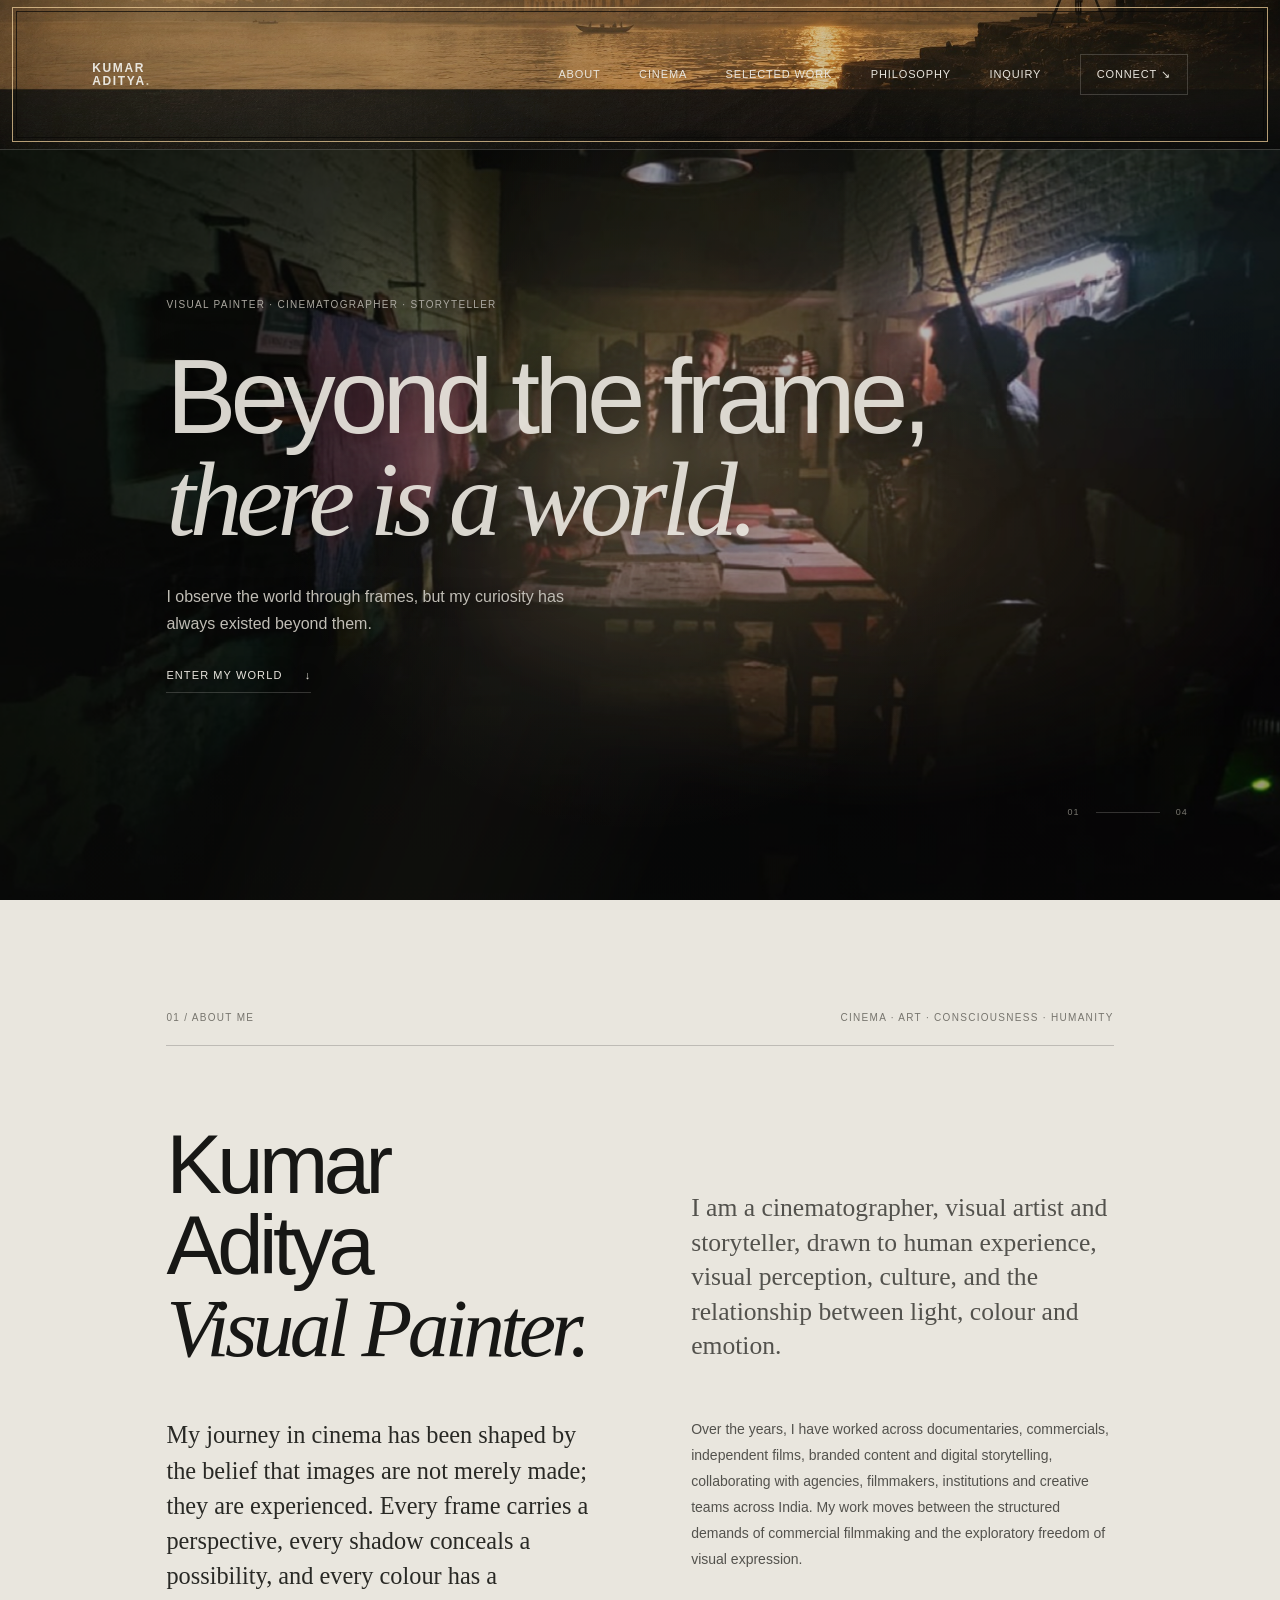
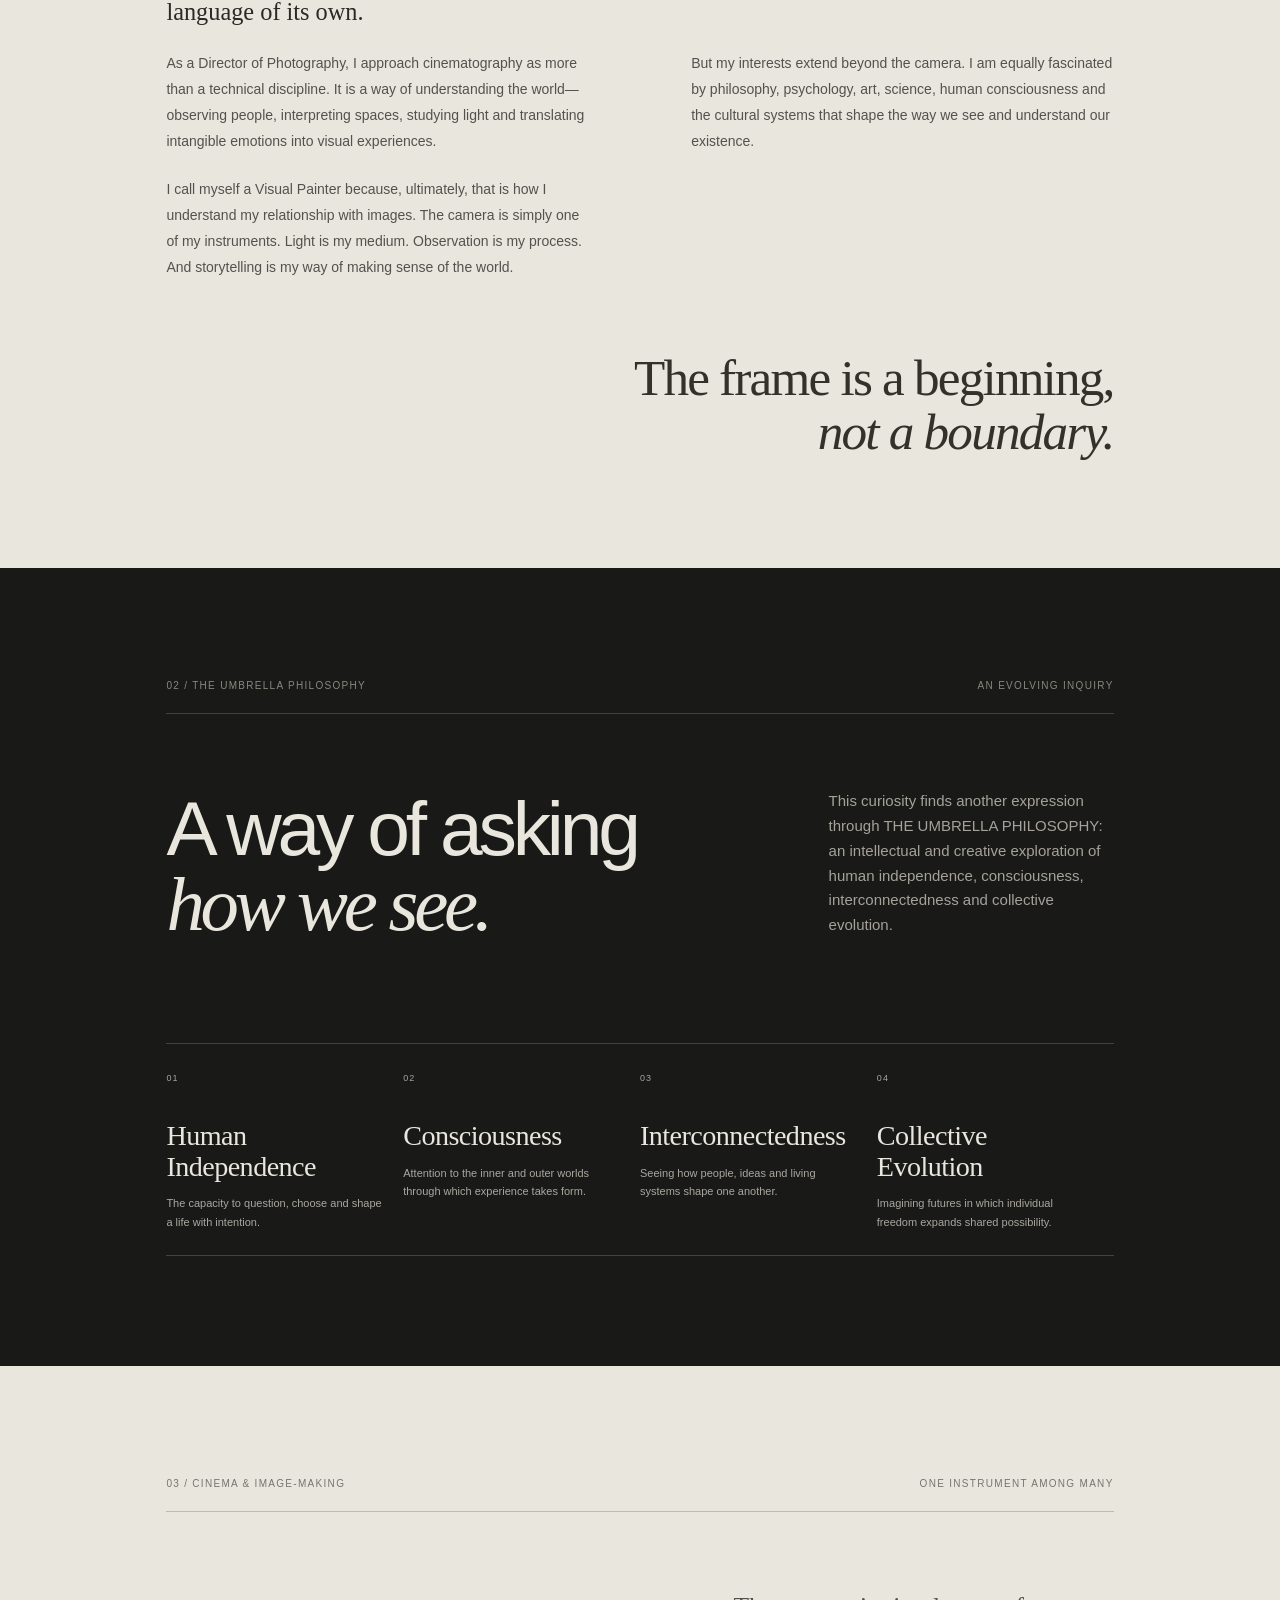
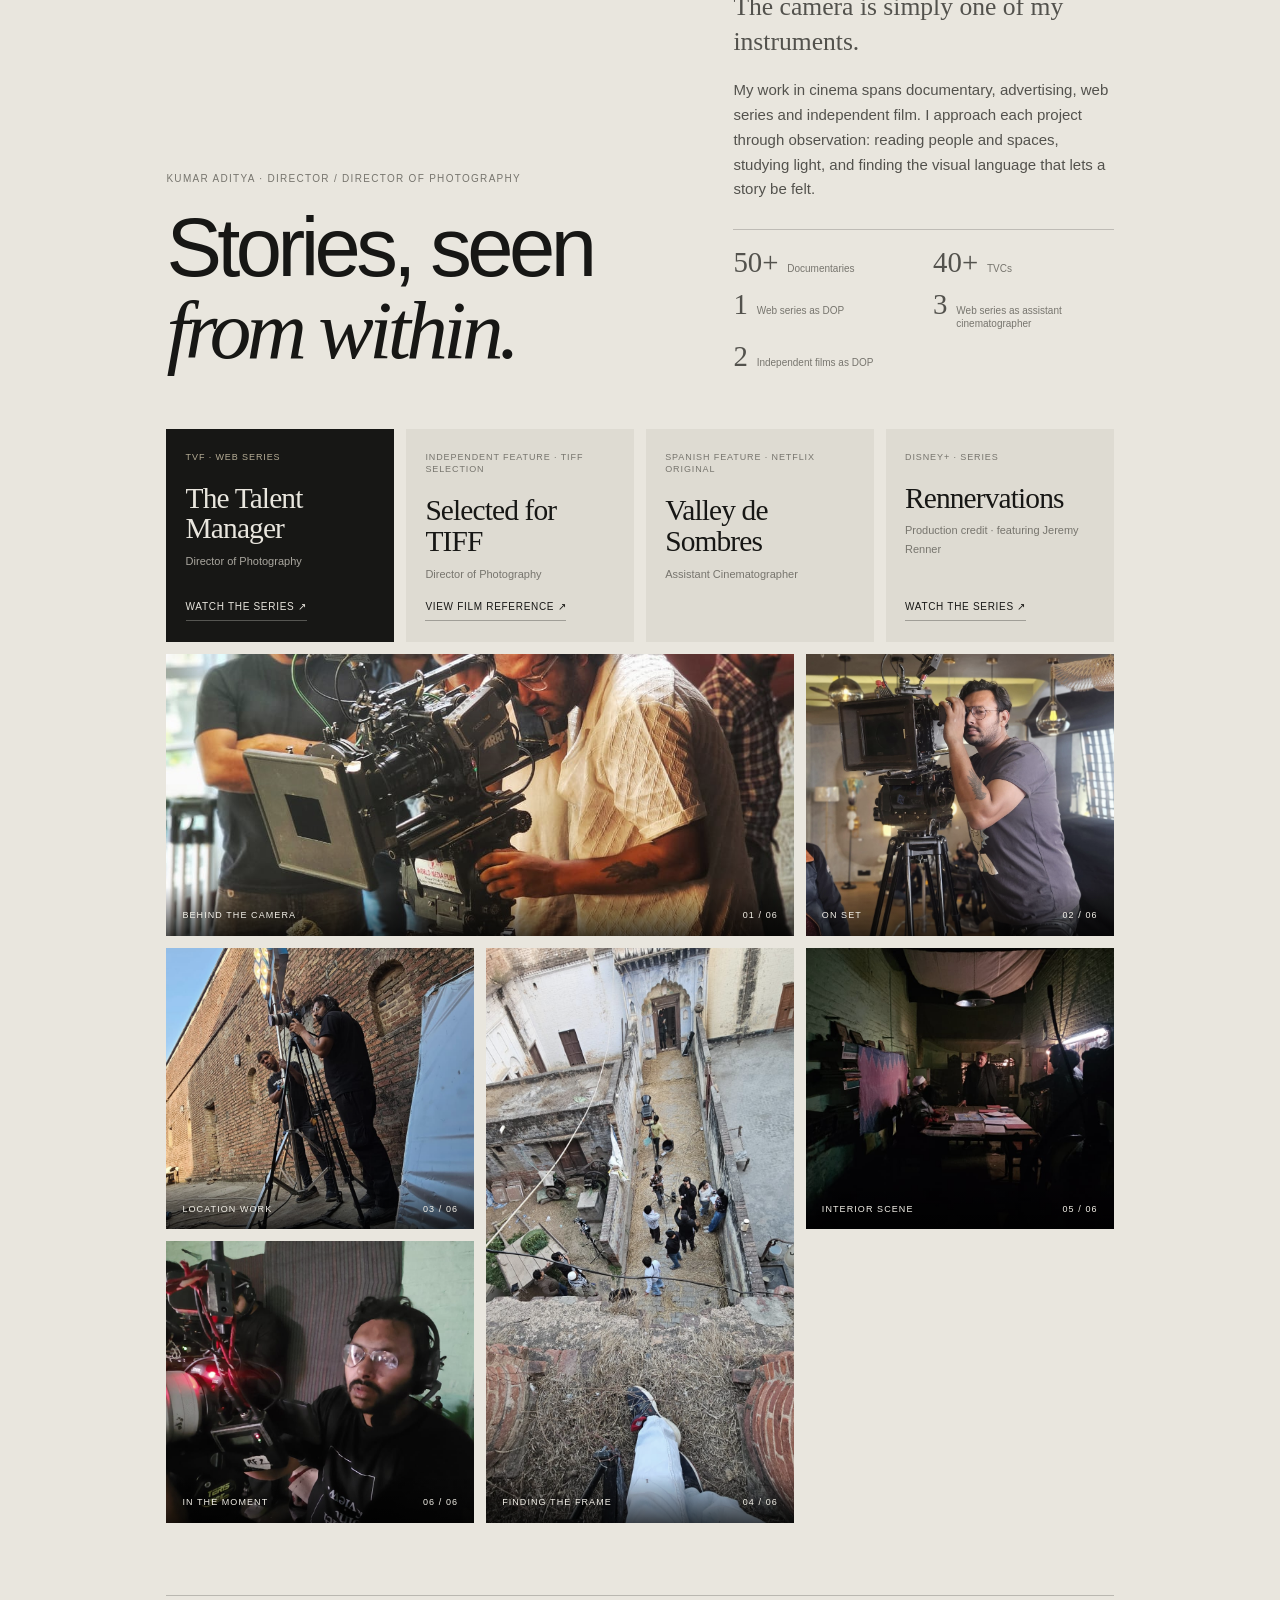
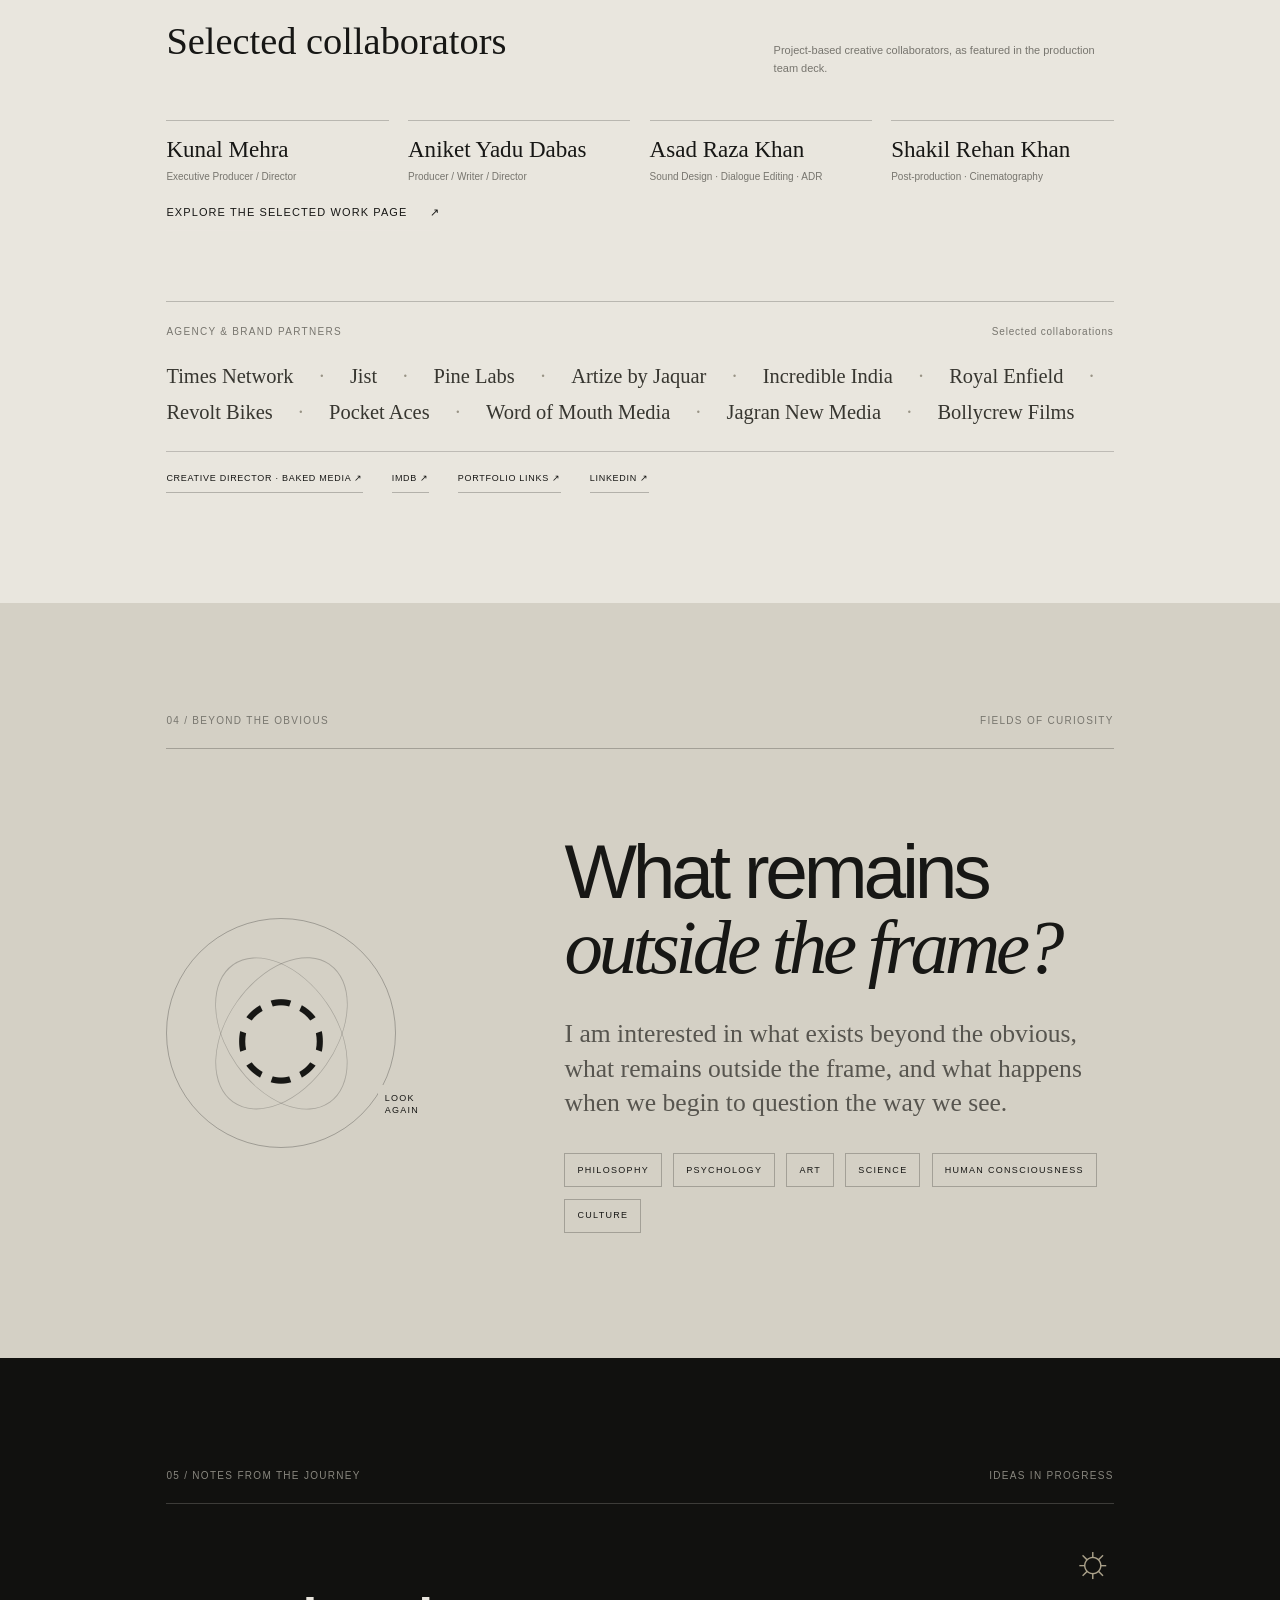
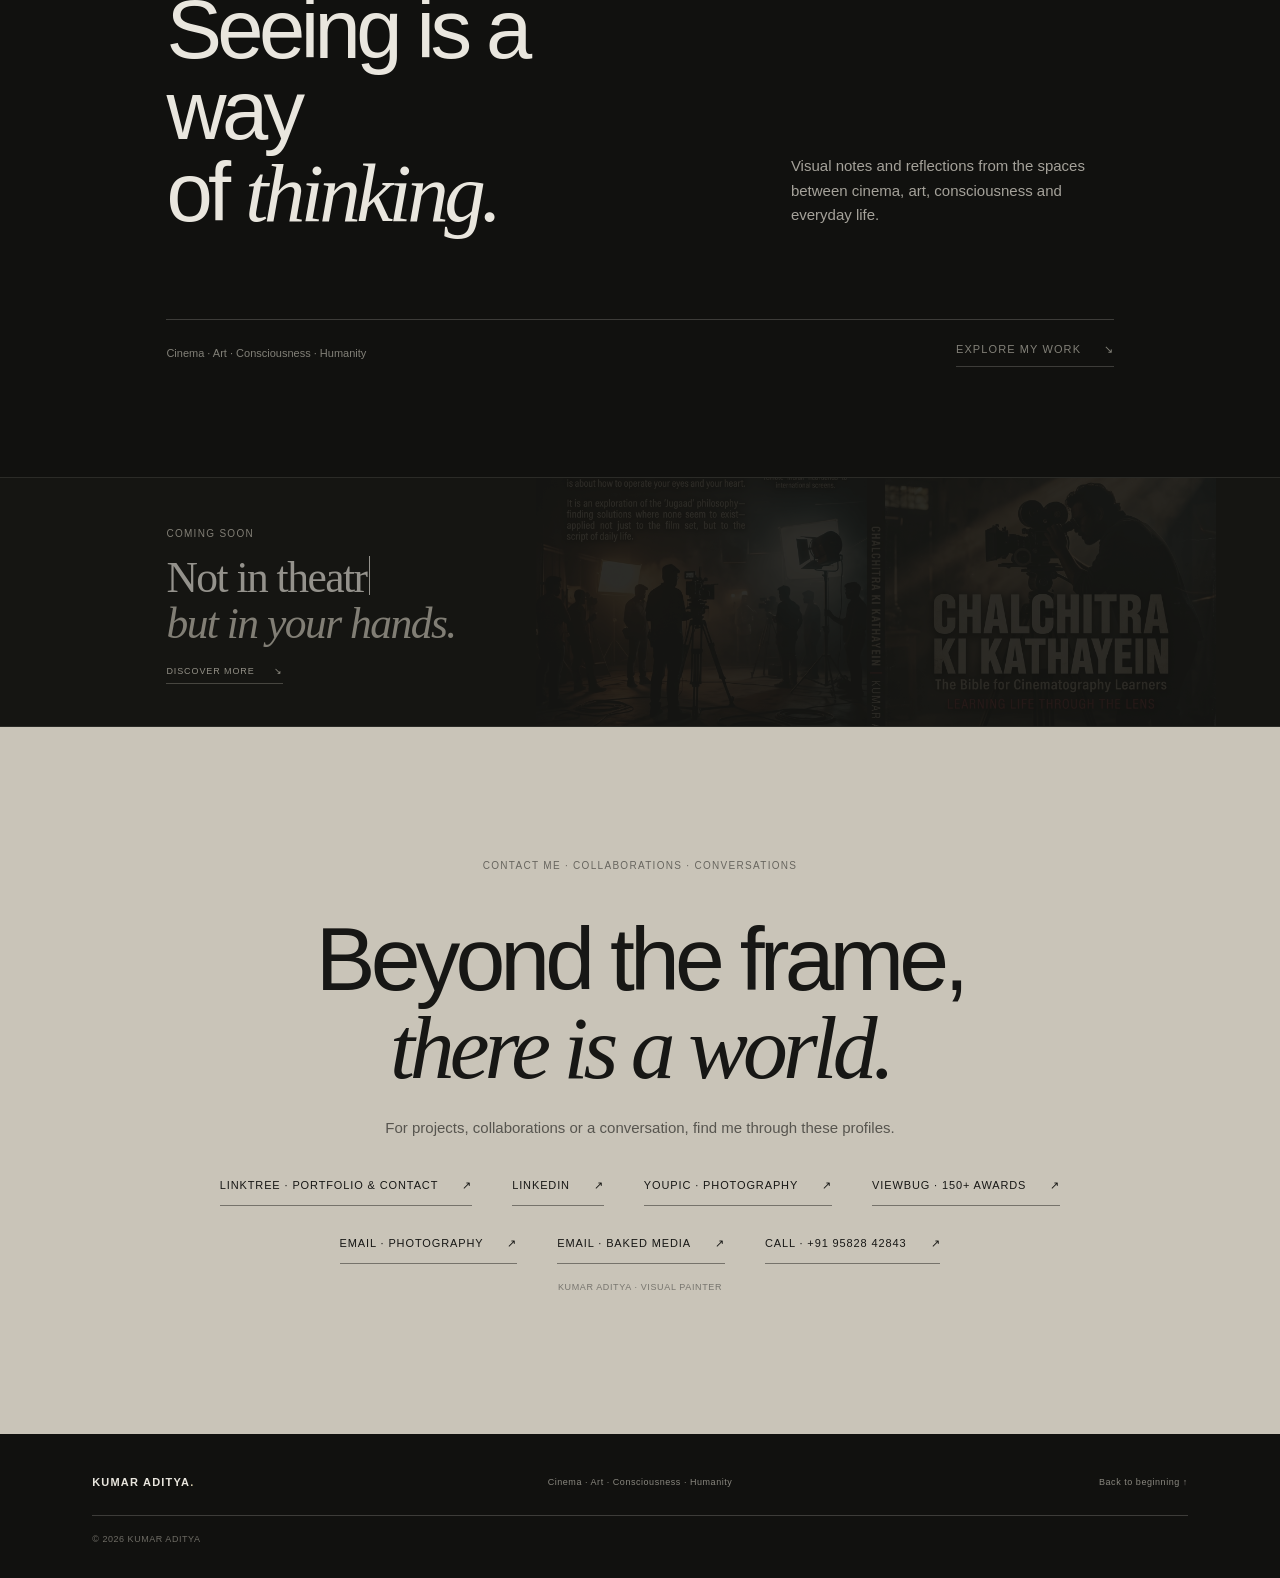
==== commit 63a3c764: "Add selected work page" ====
--- a/index.html
+++ b/index.html
@@ -16,7 +16,7 @@
     <a class="wordmark" href="#top" aria-label="Kumar Aditya home">KUMAR<br>ADITYA<span class="wordmark-dot">.</span></a>
     <button class="menu-toggle" type="button" aria-expanded="false" aria-controls="site-nav"><span></span><span></span><span class="visually-hidden">Toggle navigation</span></button>
     <nav id="site-nav" class="site-nav" aria-label="Main navigation">
-      <a href="#about">About</a><a href="#work">Cinema</a><a href="#philosophy">Philosophy</a><a href="#inquiry">Inquiry</a>
+      <a href="#about">About</a><a href="#work">Cinema</a><a href="work.html">Selected Work</a><a href="#philosophy">Philosophy</a><a href="#inquiry">Inquiry</a>
       <a class="nav-contact" href="#connect">Connect <span aria-hidden="true">↘</span></a>
     </nav>
   </header>
@@ -86,6 +86,7 @@
           <article><h4>Shakil Rehan Khan</h4><p>Post-production · Cinematography</p></article>
         </div>
       </div>
+      <p class="selected-work-cta"><a class="text-link" href="work.html">Explore the selected work page <span aria-hidden="true">↗</span></a></p>
       <div class="industry-network">
         <div class="network-heading"><span class="eyebrow">Agency &amp; brand partners</span><span>Selected collaborations</span></div>
         <ul class="partner-list"><li>Times Network</li><li>Jist</li><li>Pine Labs</li><li>Artize by Jaquar</li><li>Incredible India</li><li>Royal Enfield</li><li>Revolt Bikes</li><li>Pocket Aces</li><li>Word of Mouth Media</li><li>Jagran New Media</li><li>Bollycrew Films</li></ul>
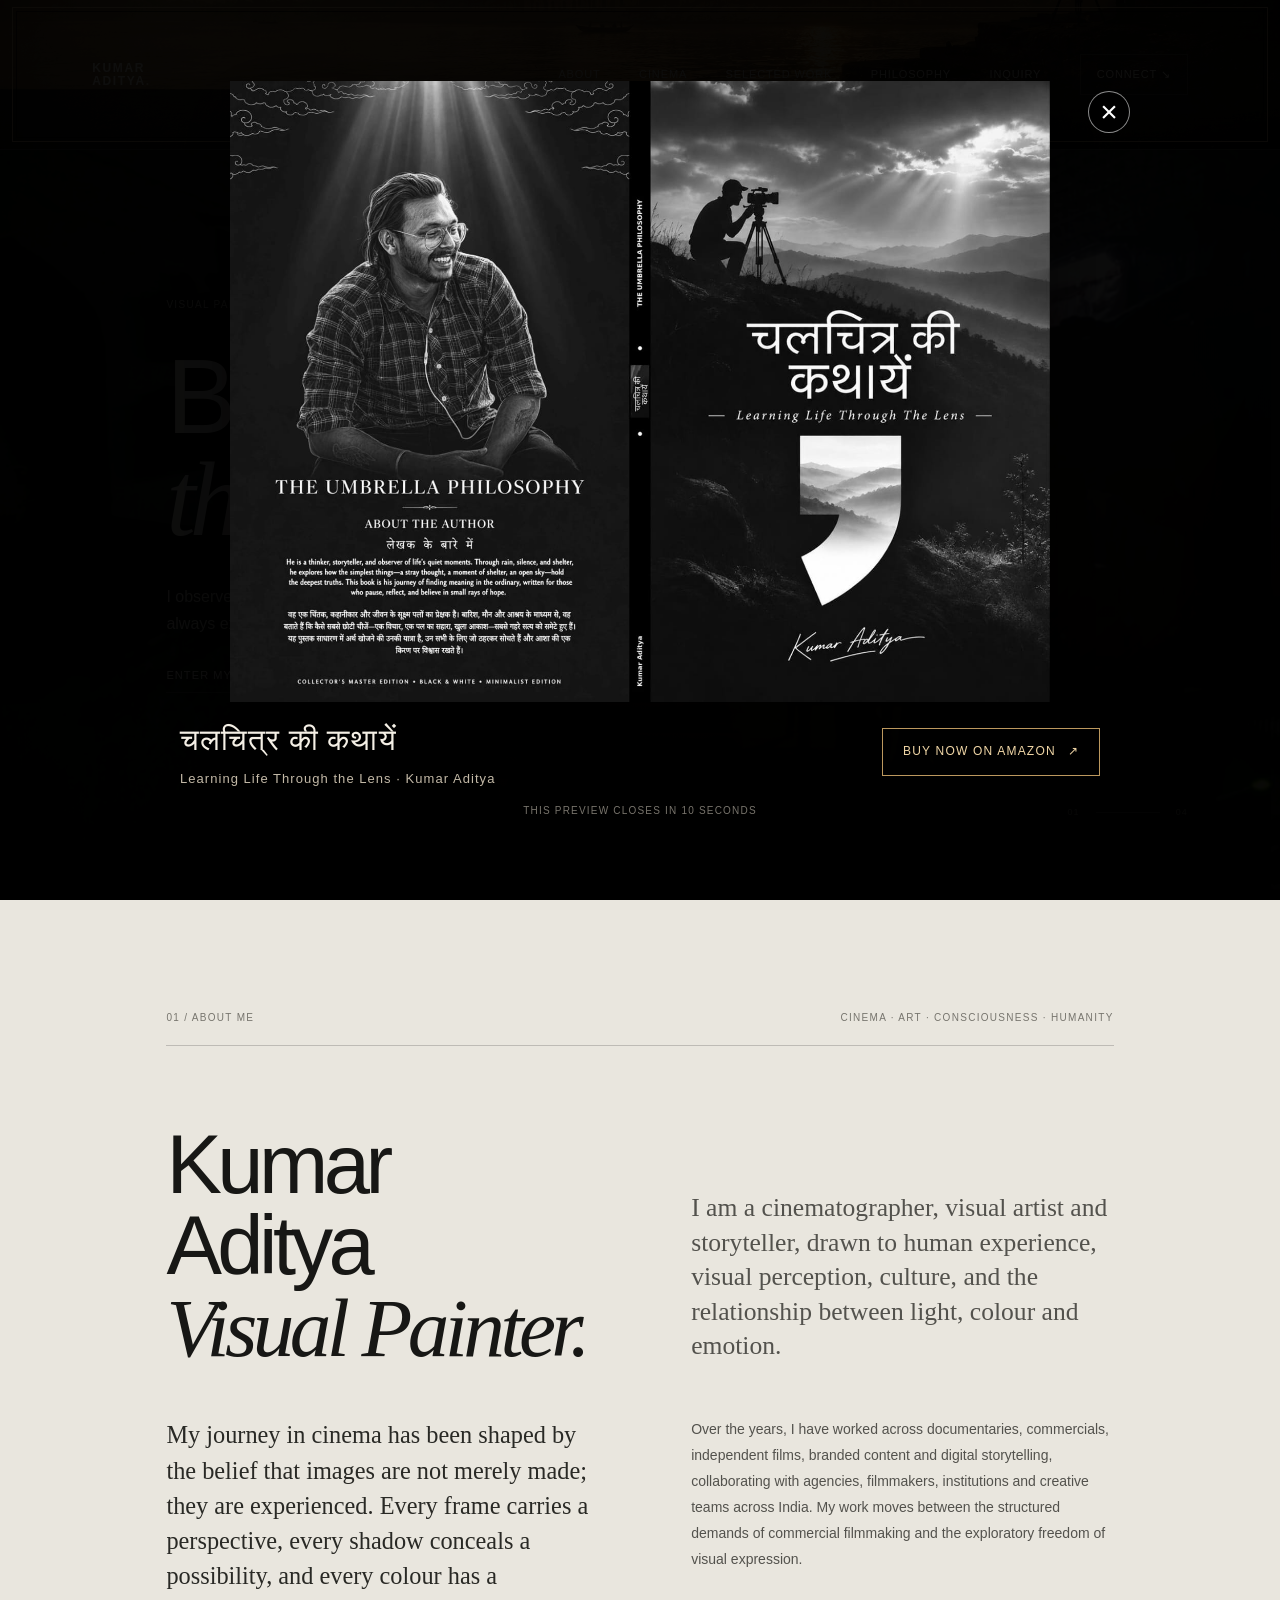
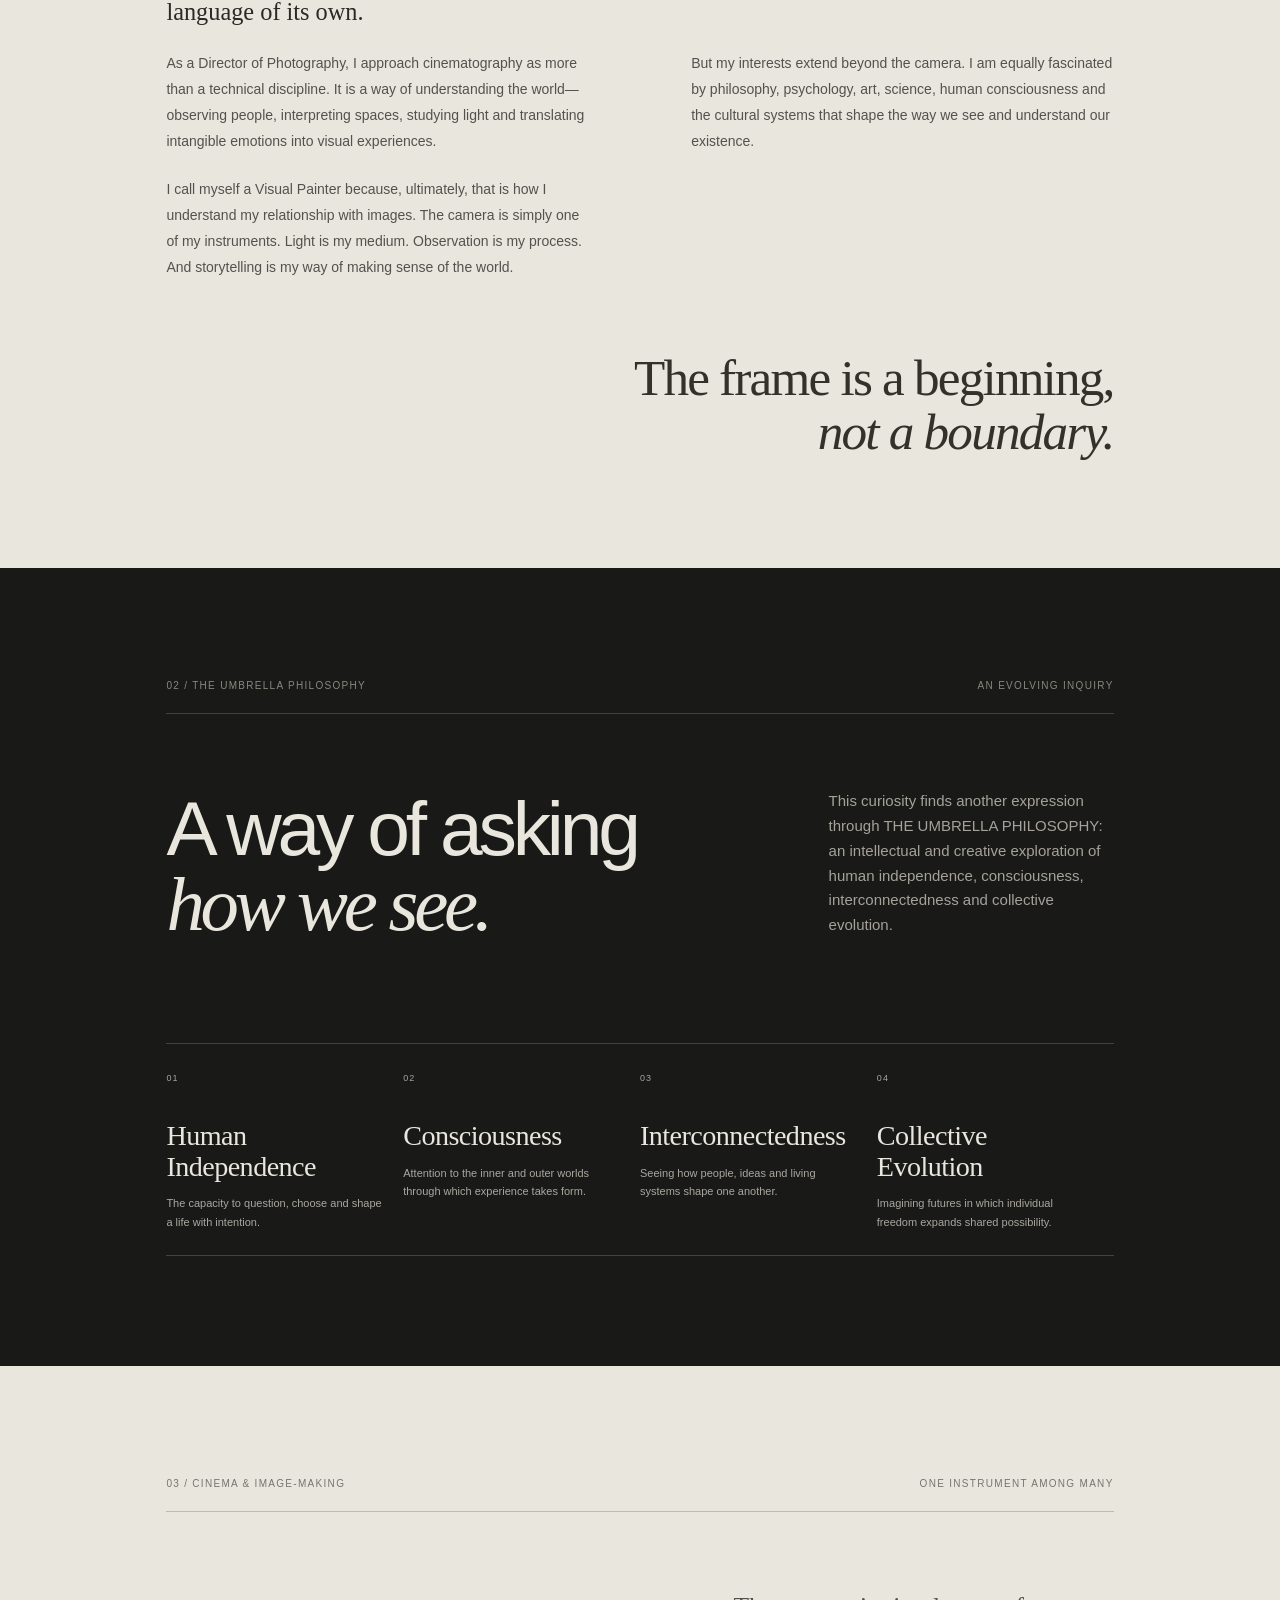
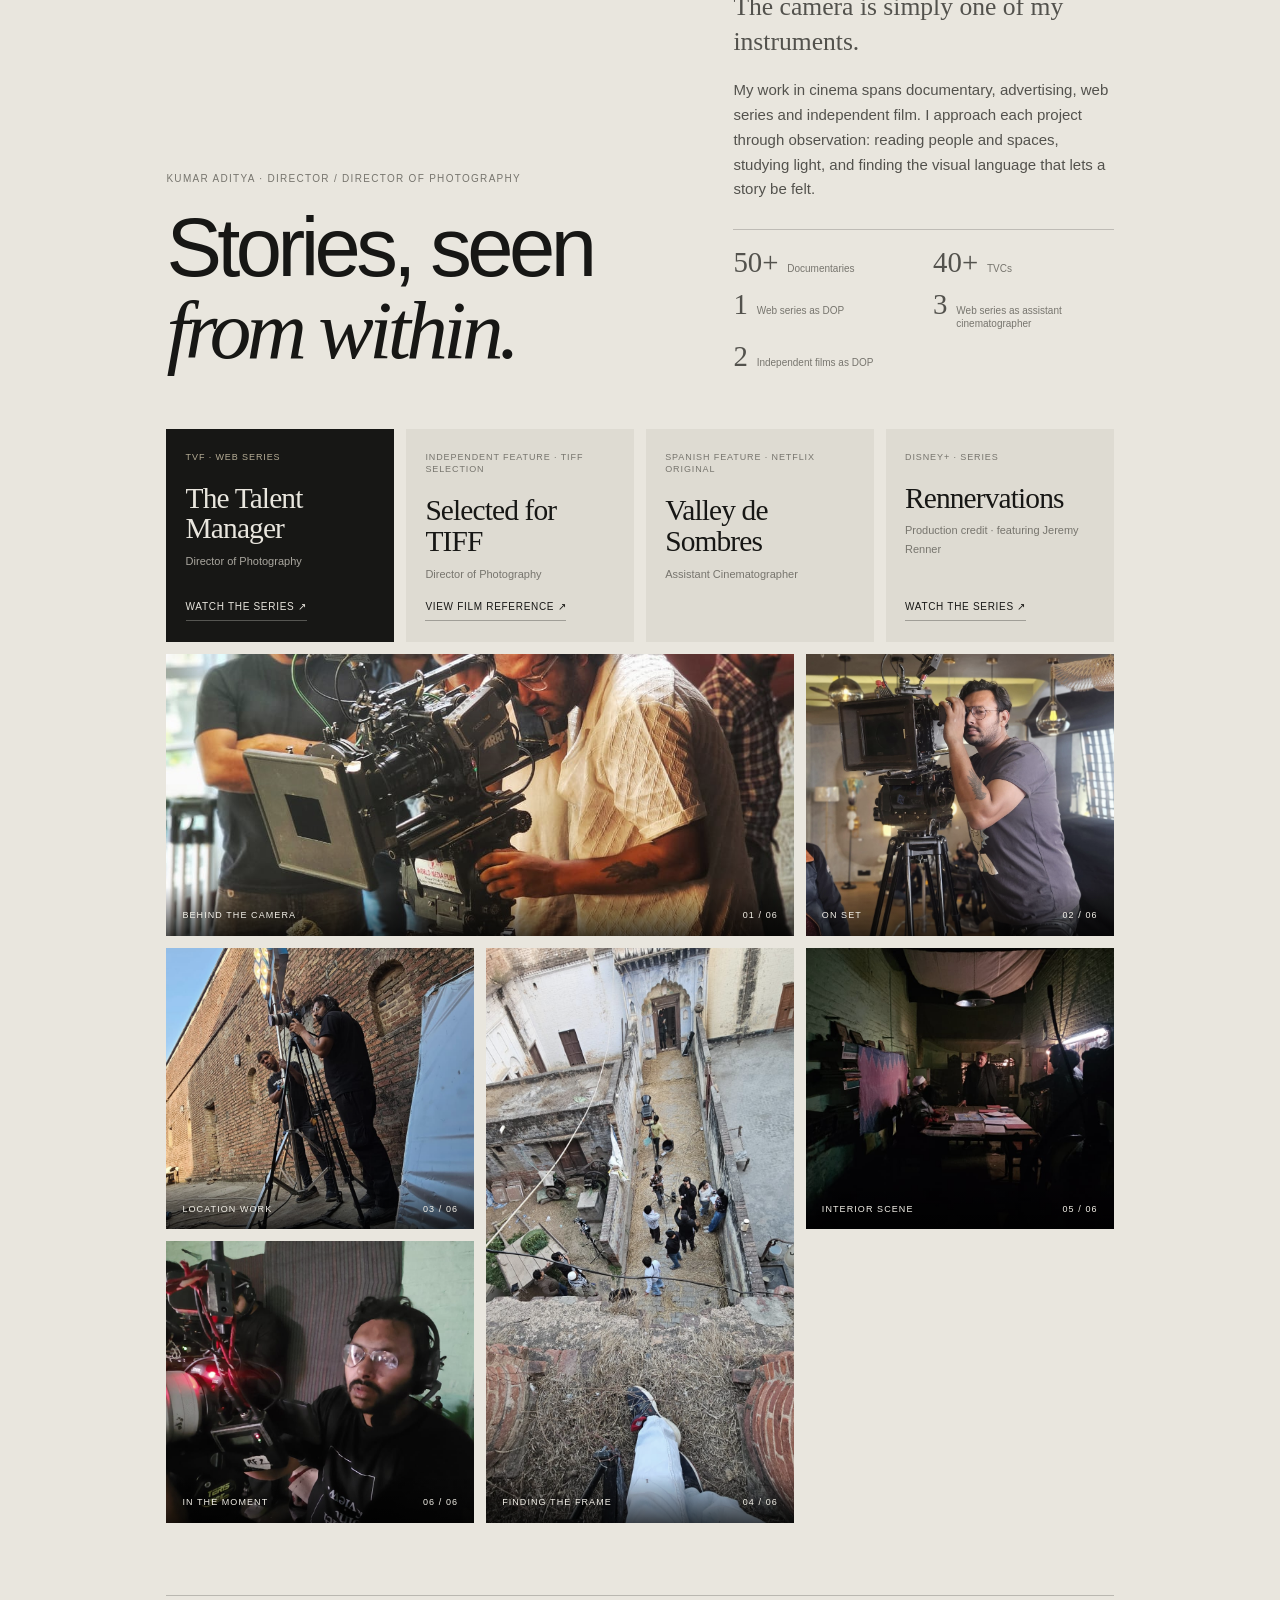
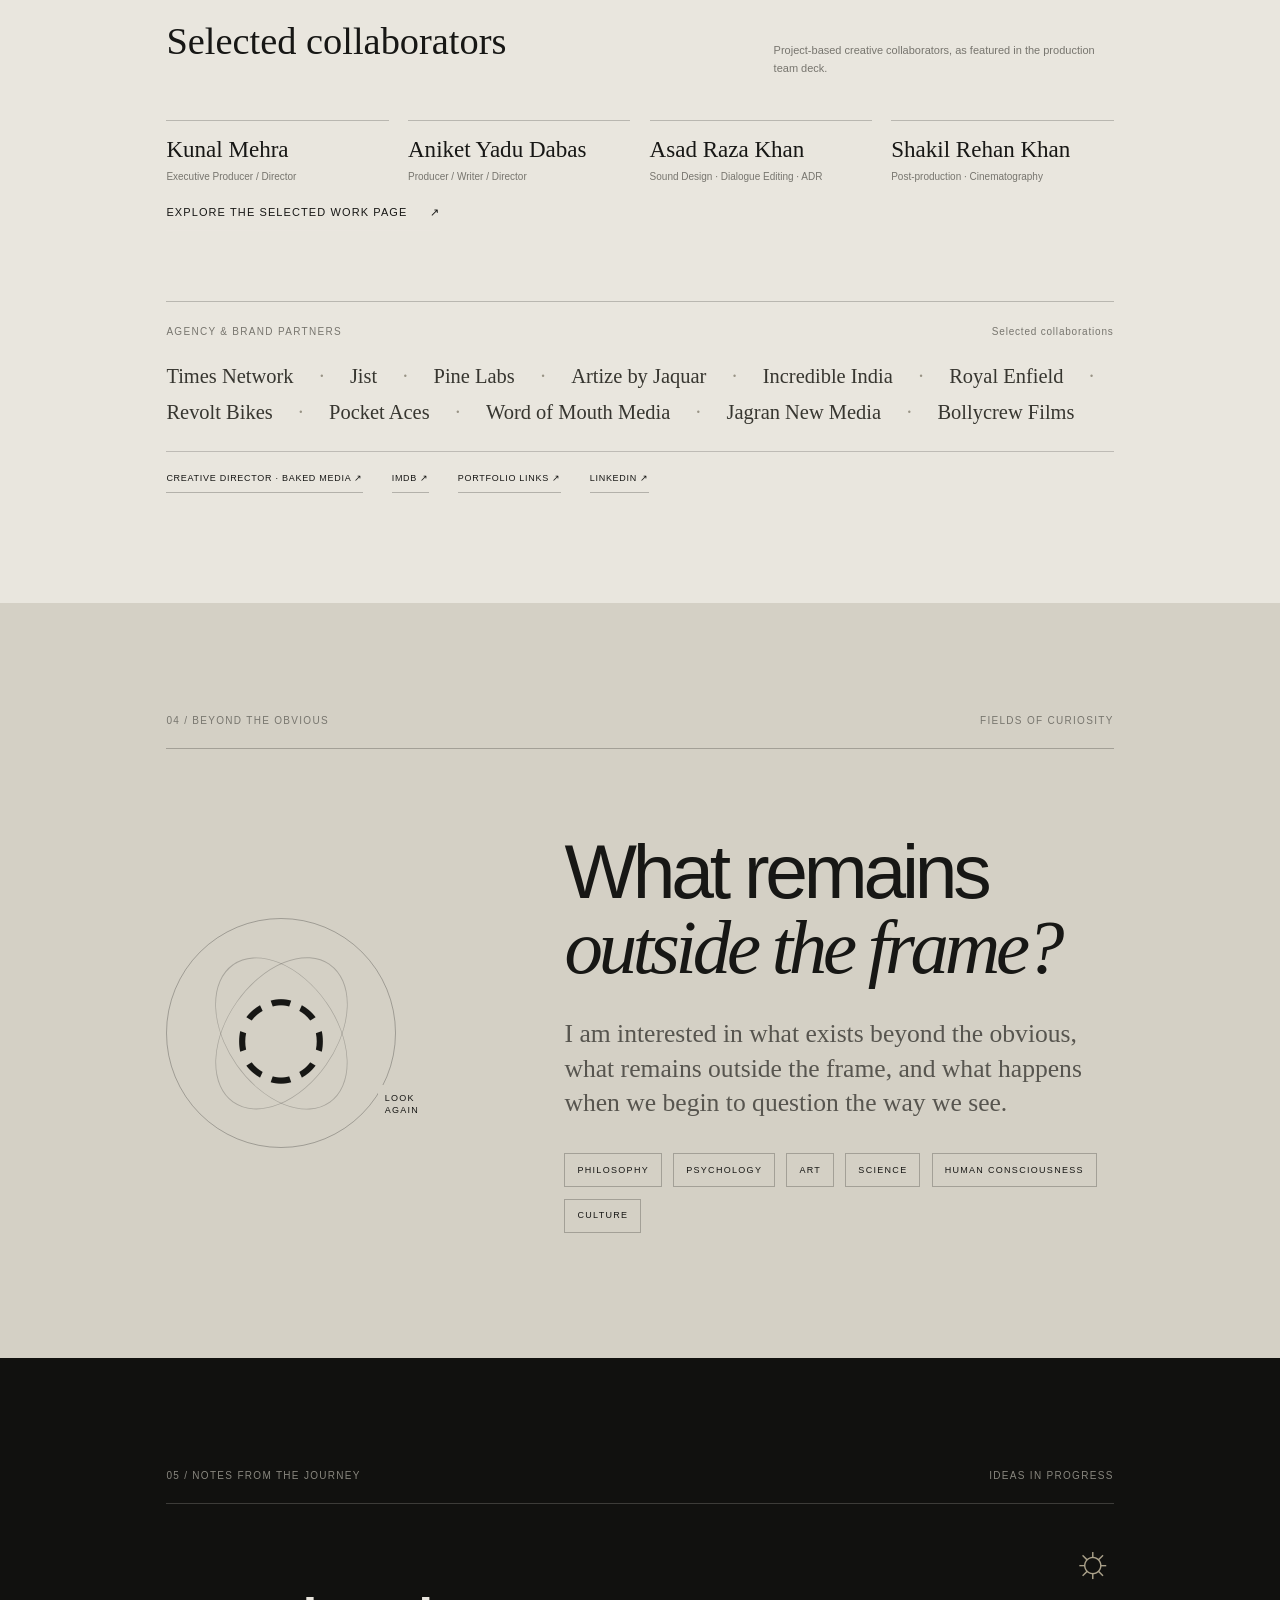
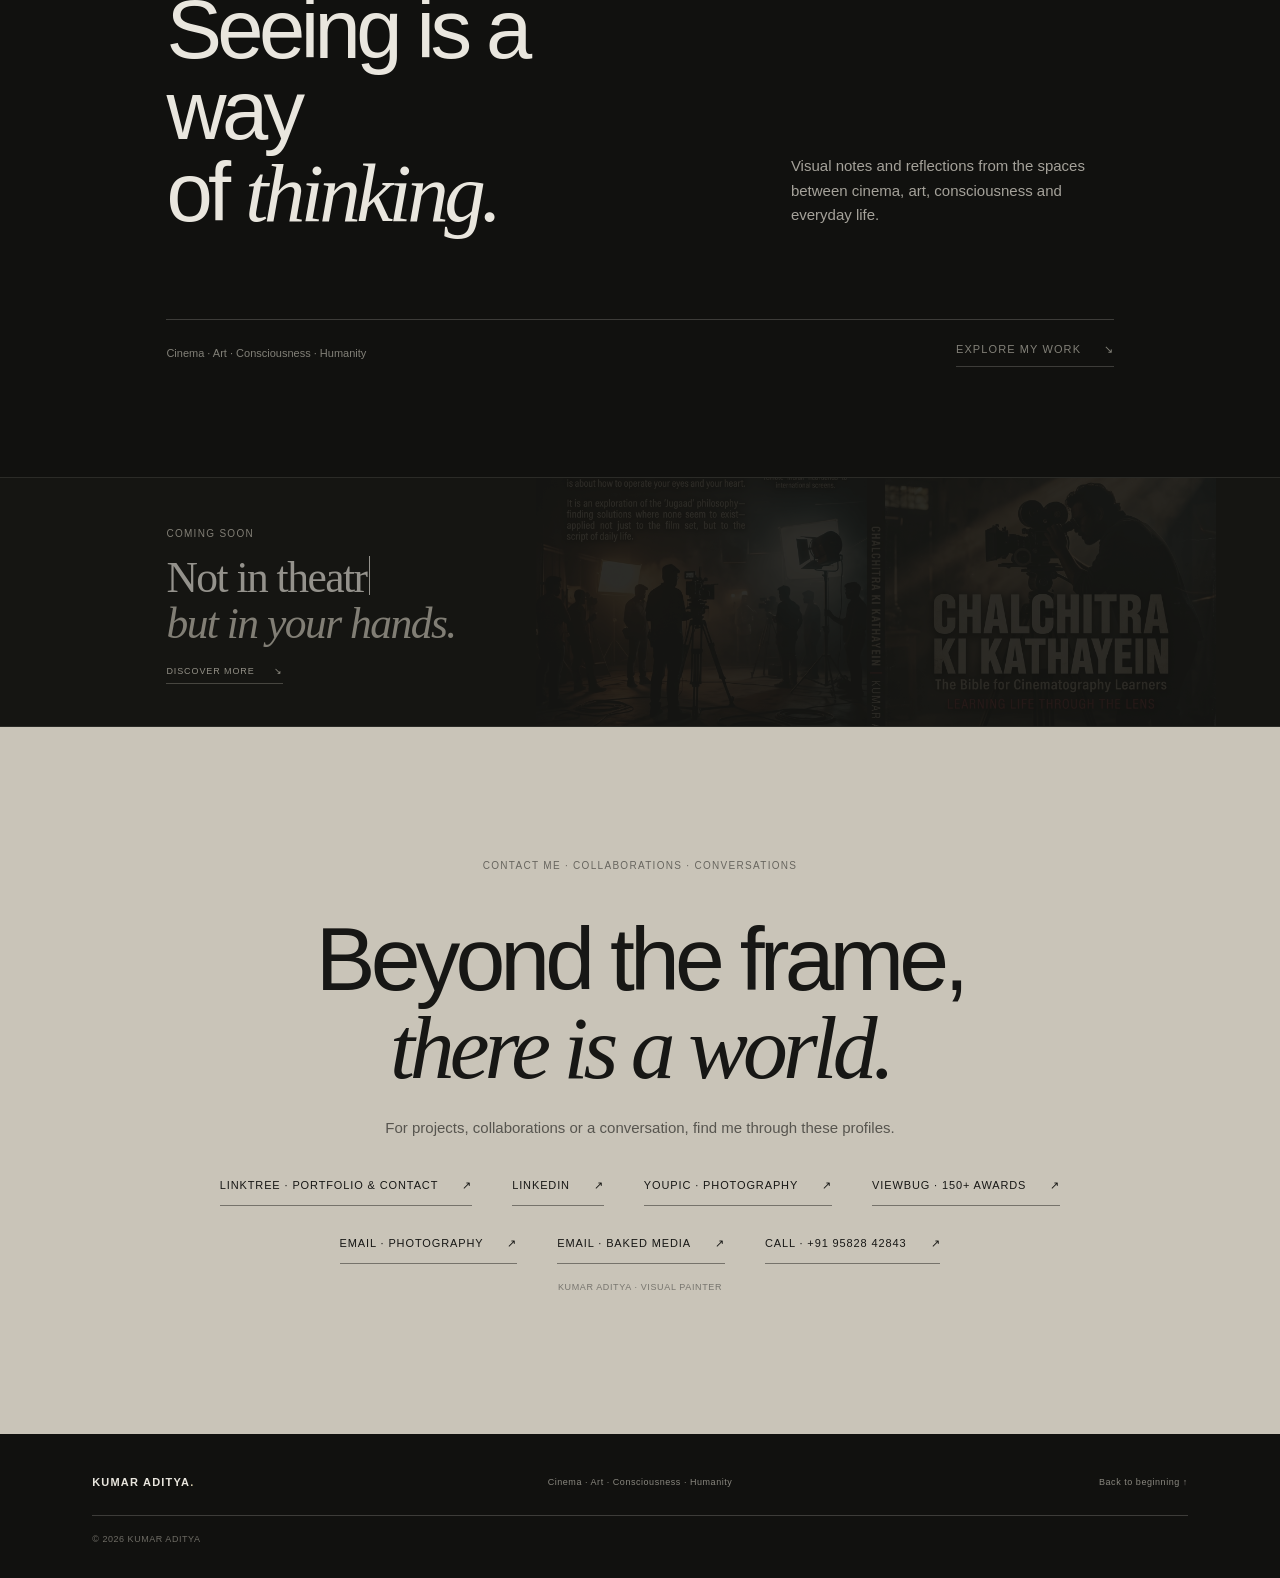
==== commit ae6ec908: "Add timed book cover opening announcement" ====
--- a/index.html
+++ b/index.html
@@ -6,10 +6,21 @@
   <meta name="theme-color" content="#11110f">
   <meta name="description" content="Kumar Aditya — Visual Painter, cinematographer and storyteller. Cinema · Art · Consciousness · Humanity.">
   <title>Kumar Aditya — Visual Painter</title>
-  <link rel="stylesheet" href="styles.css?v=20261113-cleanheader50">
-  <script src="script.js?v=20261113-hero" defer></script>
+  <link rel="stylesheet" href="styles.css?v=20261117-booksplash">
+  <script src="script.js?v=20261117-booksplash" defer></script>
 </head>
 <body>
+  <aside class="book-splash" id="book-splash" aria-labelledby="book-splash-title" aria-describedby="book-splash-note">
+    <div class="book-splash-panel">
+      <button class="book-splash-close" type="button" aria-label="Close book announcement">×</button>
+      <img class="book-splash-cover" src="assets/chalchitra-book-cover.jpeg" alt="Black and white cover spread for Kumar Aditya’s book चलचित्र की कथायें — Learning Life Through the Lens">
+      <div class="book-splash-details">
+        <div><h2 id="book-splash-title">चलचित्र की कथायें</h2><p id="book-splash-note">Learning Life Through the Lens · Kumar Aditya</p></div>
+        <a class="book-splash-buy" href="https://www.amazon.in/s?k=Chalchitra+Ki+Kathayein+Kumar+Aditya" target="_blank" rel="noopener noreferrer">Buy now on Amazon <span aria-hidden="true">↗</span></a>
+      </div>
+      <span class="book-splash-timer" aria-hidden="true">This preview closes in 10 seconds</span>
+    </div>
+  </aside>
   <a class="skip-link" href="#main">Skip to content</a>
   <header class="site-header">
     <div class="header-art" aria-hidden="true"><div class="header-card-layer"></div><div class="header-cloud-wave header-cloud-wave-one"></div><div class="header-cloud-wave header-cloud-wave-two"></div></div>
--- a/styles.css
+++ b/styles.css
@@ -73,3 +73,19 @@
 .hero .text-link{color:var(--paper);border-color:var(--line);text-shadow:0 1px 16px rgba(0,0,0,.82)}
 @media(max-width:760px){.site-header{height:84px}.header-art::before{inset:5px 6px}.header-art::after{inset:9px 10px}.header-card-layer{inset:-2% -4%;background-position:center,center 42%;opacity:.88}.header-cloud-wave{inset:-65% -28%;opacity:.14}.header-cloud-wave-two{opacity:.09}}
 @media(prefers-reduced-motion:reduce){.header-card-layer,.header-cloud-wave{animation:none!important}.header-cloud-wave{opacity:.1}}
+
+/* Brief opening announcement for Chalchitra Ki Kathayein */
+.book-splash{position:fixed;z-index:2147483000;inset:0;display:grid;place-items:center;padding:22px;background:rgba(0,0,0,.94);opacity:1;visibility:visible;transition:opacity .6s ease,visibility .6s ease}
+.book-splash.is-leaving{opacity:0;visibility:hidden;pointer-events:none}
+.book-splash-panel{position:relative;width:min(100%,1000px);display:grid;justify-items:center;gap:13px}
+.book-splash-cover{display:block;width:auto;height:auto;max-width:100%;max-height:69vh;object-fit:contain;box-shadow:0 18px 70px rgba(0,0,0,.6)}
+.book-splash-close{position:absolute;z-index:1;top:10px;right:10px;width:42px;height:42px;border:1px solid rgba(255,255,255,.55);border-radius:50%;background:rgba(0,0,0,.72);color:#fff;font:300 30px/1 sans-serif;cursor:pointer}
+.book-splash-details{width:min(100%,920px);display:flex;align-items:center;justify-content:space-between;gap:22px;color:#f4efe5}
+.book-splash-details h2{margin:0;font-family:Georgia,serif;font-size:clamp(20px,3vw,30px);font-weight:500;letter-spacing:.035em}
+.book-splash-details p{margin:4px 0 0;color:#c3b9a7;font-size:13px;letter-spacing:.08em}
+.book-splash-buy{display:inline-flex;align-items:center;gap:12px;padding:13px 20px;border:1px solid #bc985e;color:#f0d6a6;text-decoration:none;text-transform:uppercase;letter-spacing:.1em;font-size:12px;white-space:nowrap;transition:background .2s ease,color .2s ease}
+.book-splash-buy:hover,.book-splash-buy:focus-visible{background:#bc985e;color:#080705}
+.book-splash-timer{color:rgba(230,222,208,.52);font-size:10px;letter-spacing:.12em;text-transform:uppercase}
+@media(max-width:640px){.book-splash{padding:14px}.book-splash-panel{gap:12px}.book-splash-cover{max-height:62vh;max-width:100%}.book-splash-details{align-items:flex-start;flex-direction:column;gap:13px}.book-splash-buy{padding:12px 16px}.book-splash-close{top:7px;right:7px}}
+@media(max-height:620px){.book-splash-cover{max-height:58vh}.book-splash-panel{gap:8px}}
+@media(prefers-reduced-motion:reduce){.book-splash{transition:none}}
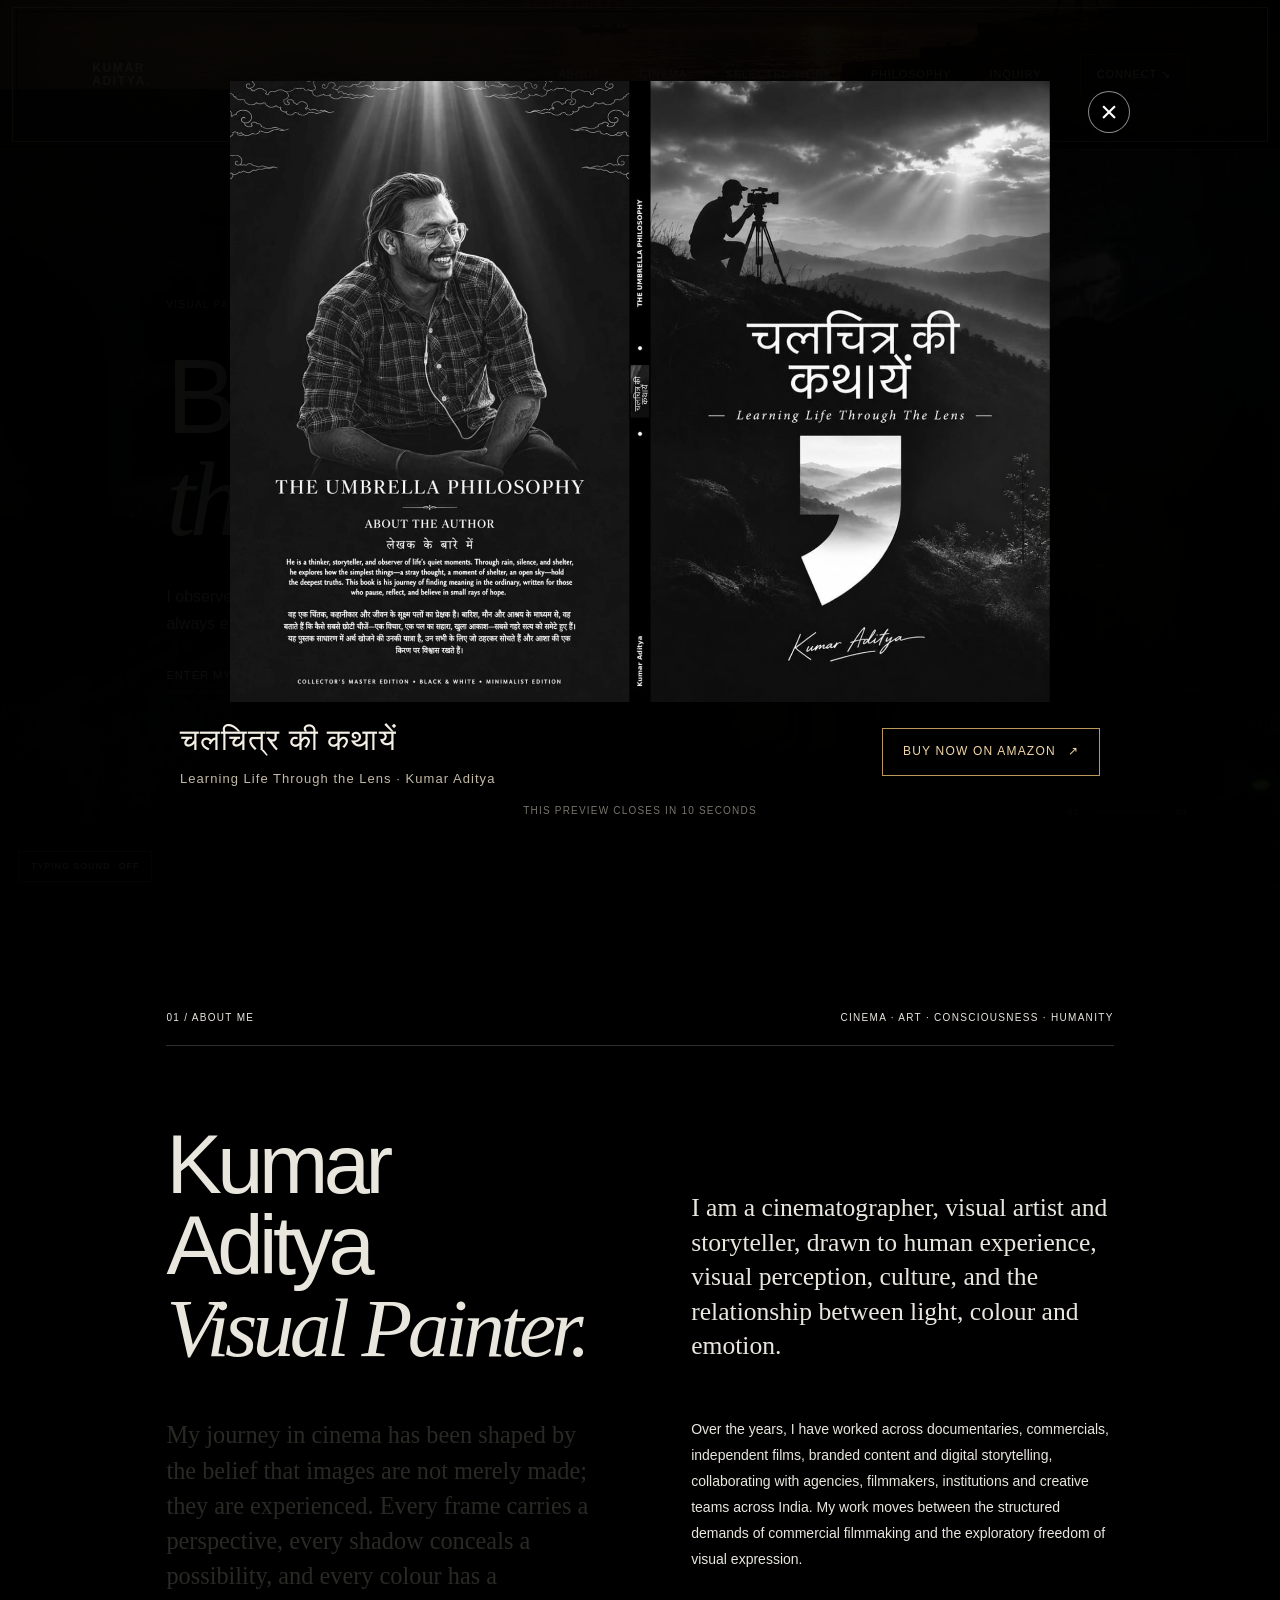
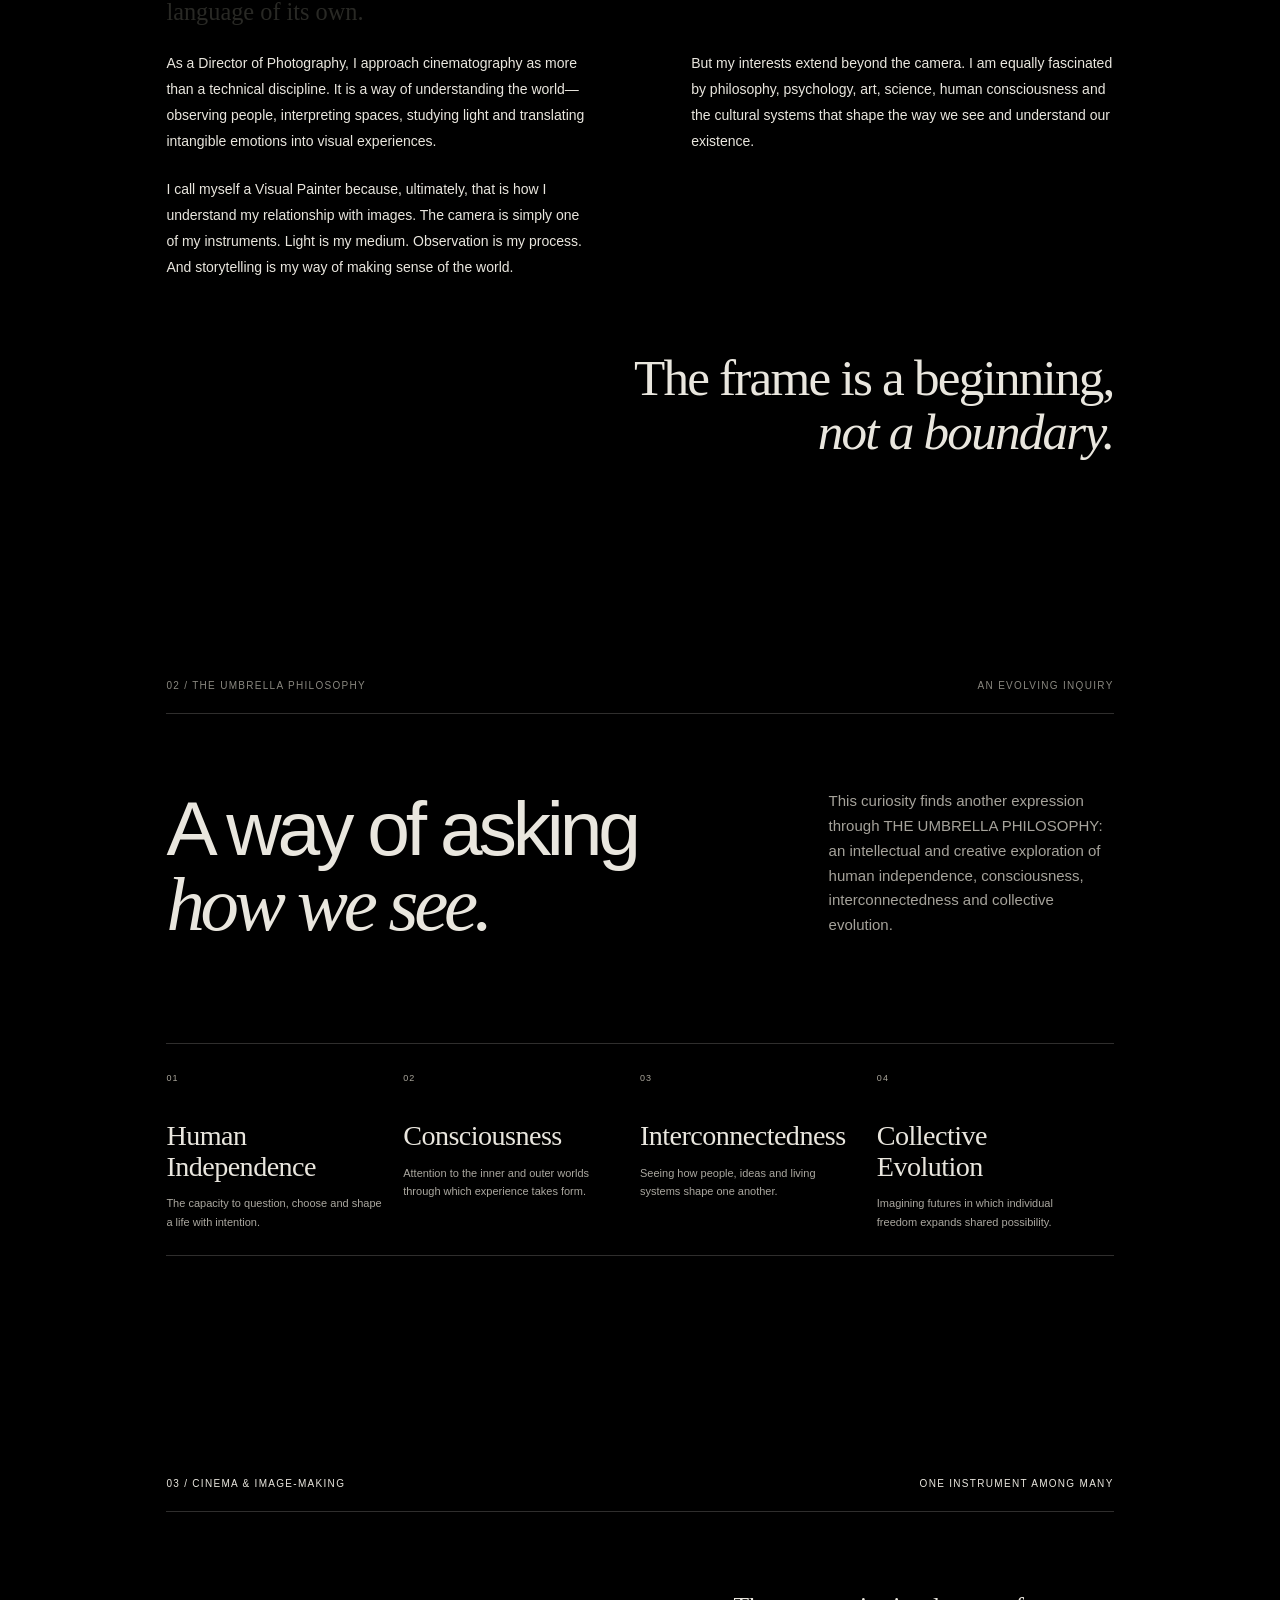
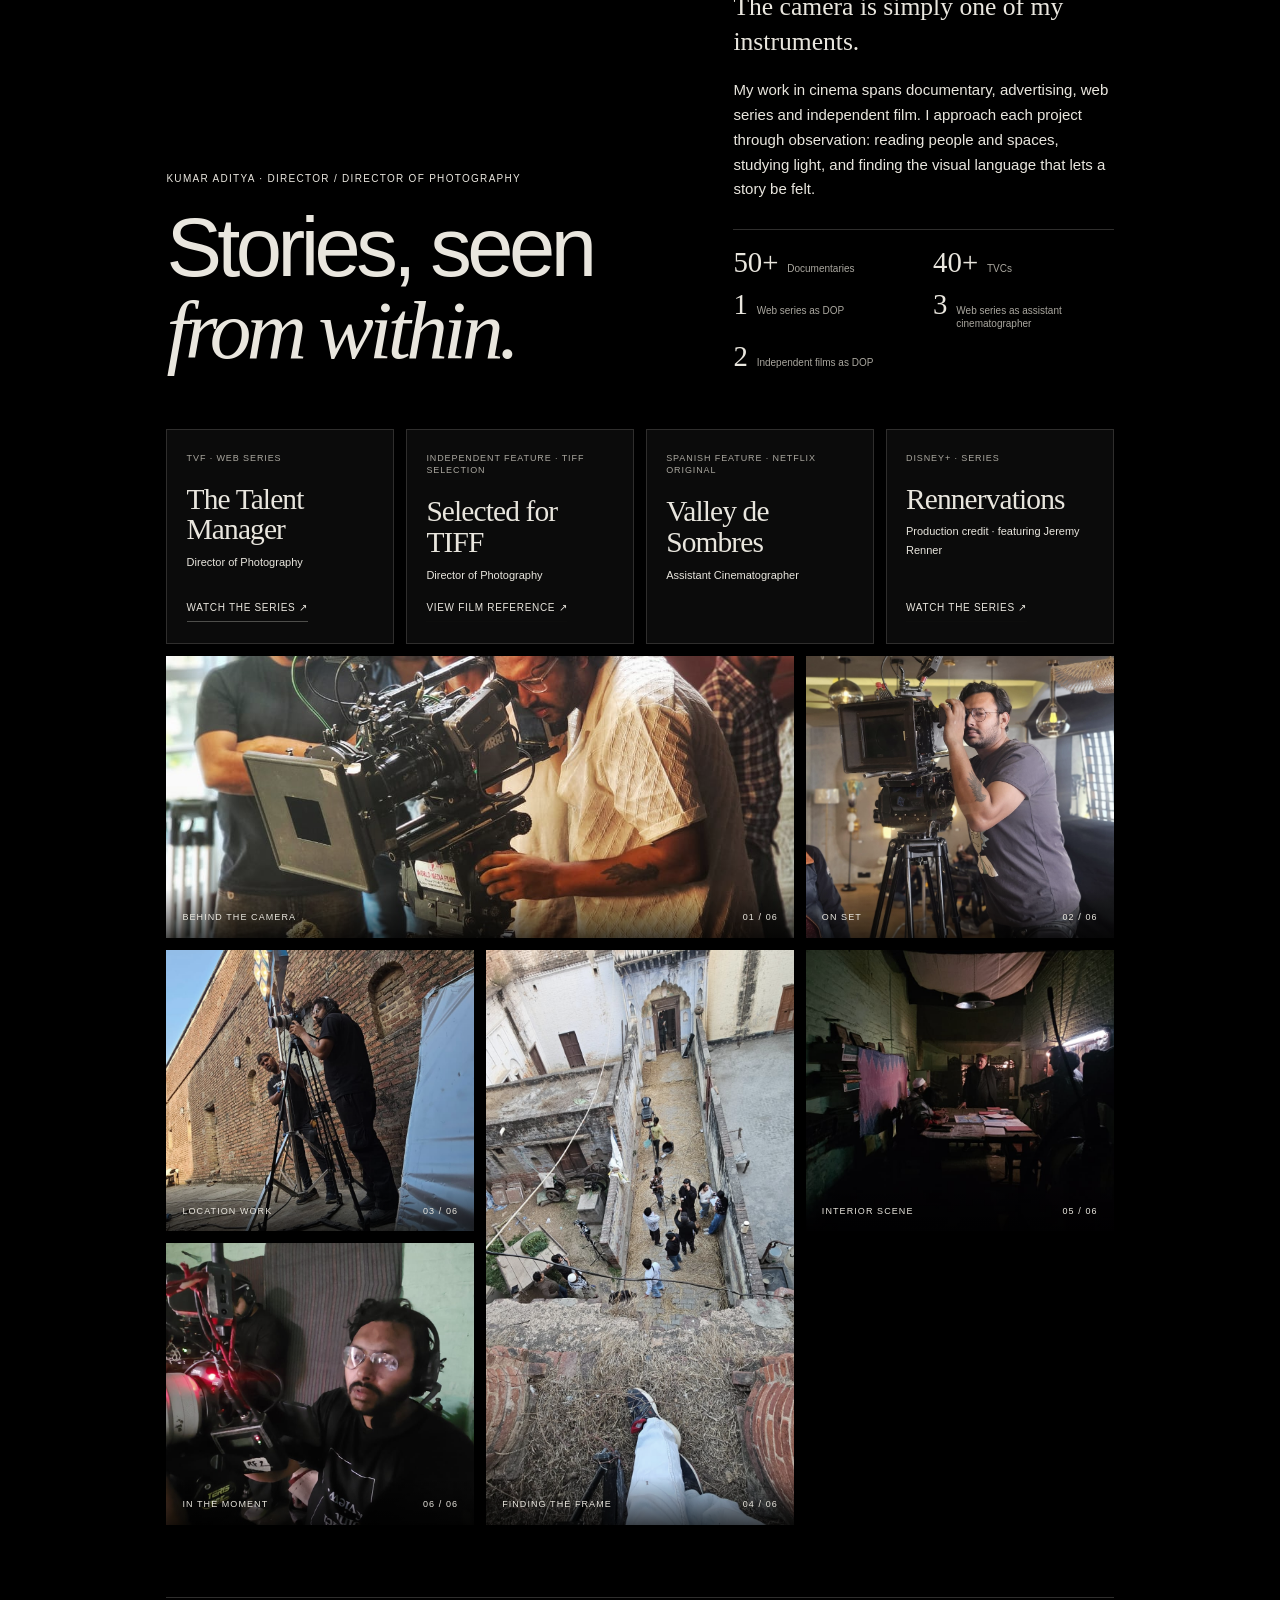
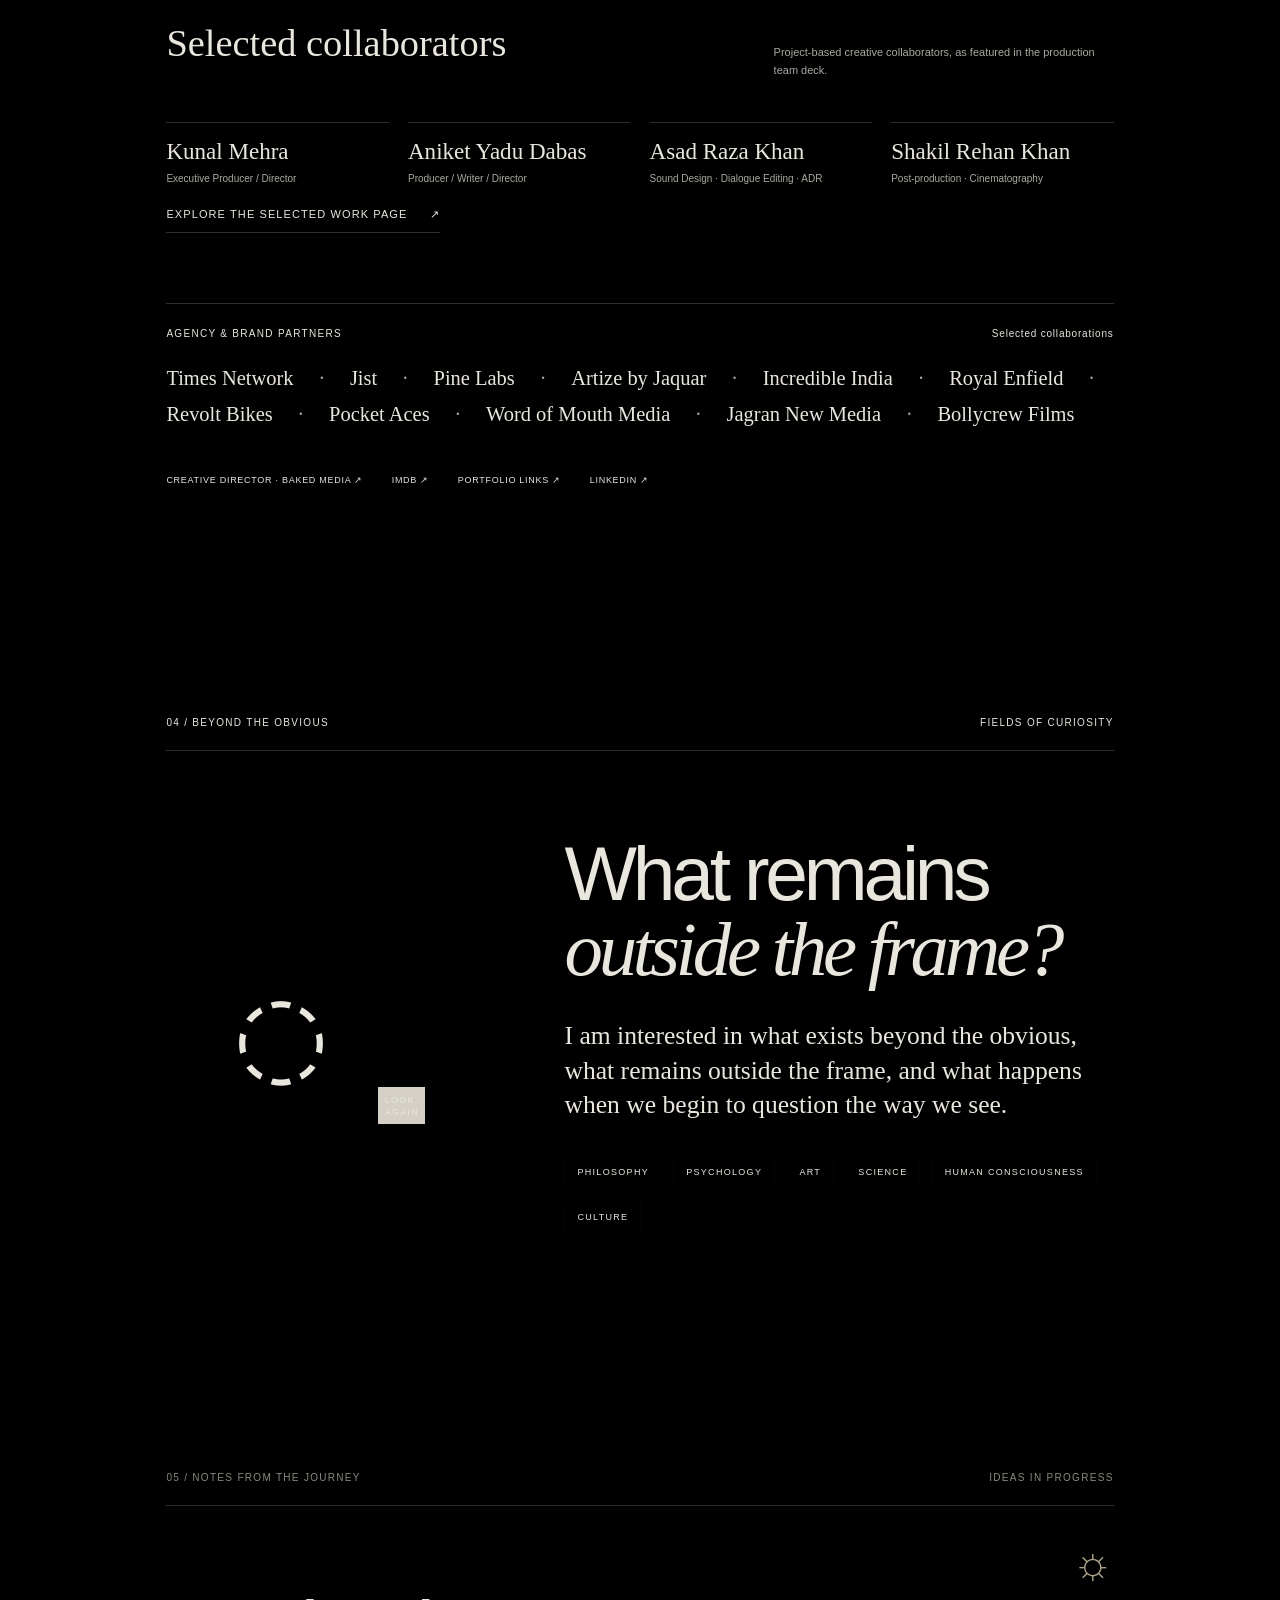
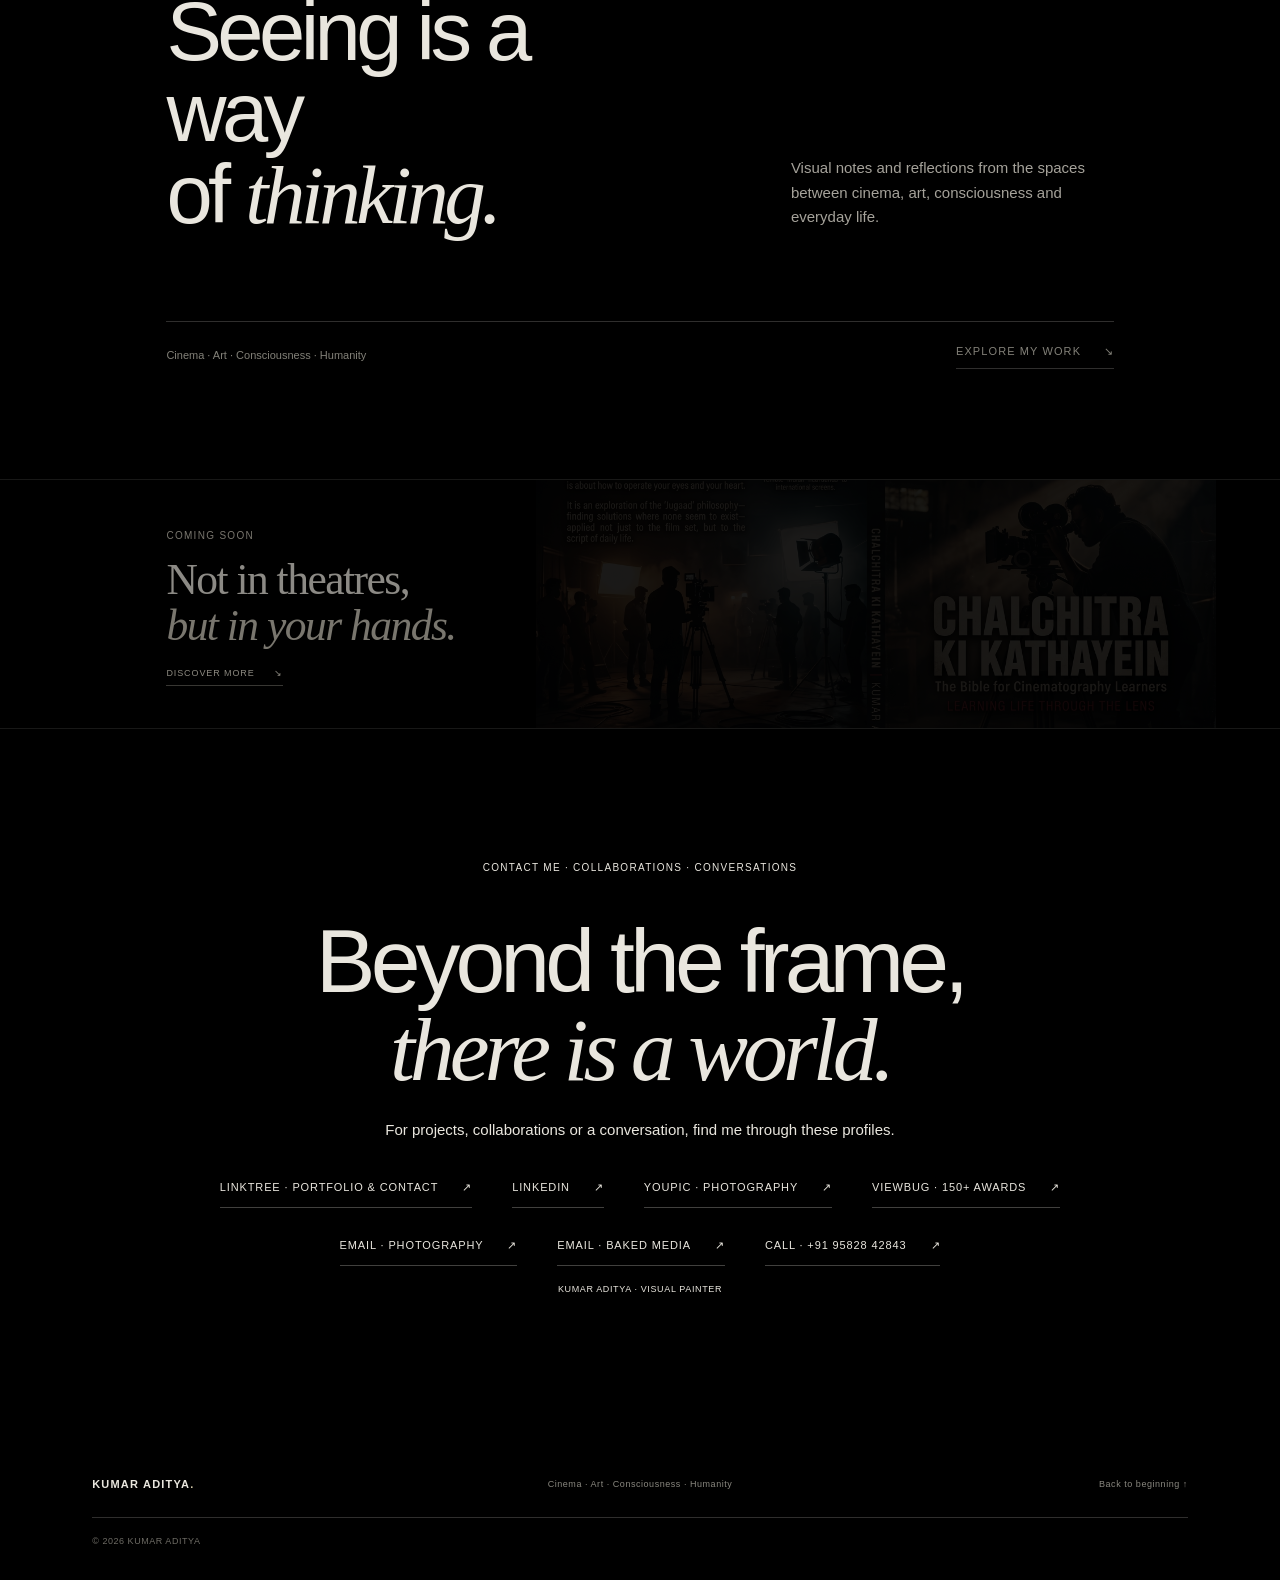
==== commit f1497129: "Add faded Darkness of Photography site backdrop" ====
--- a/index.html
+++ b/index.html
@@ -7,9 +7,13 @@
   <meta name="description" content="Kumar Aditya — Visual Painter, cinematographer and storyteller. Cinema · Art · Consciousness · Humanity.">
   <title>Kumar Aditya — Visual Painter</title>
   <link rel="stylesheet" href="styles.css?v=20261117-booksplash">
+  <link rel="stylesheet" href="darkness-bg.css?v=20261122-typewriter">
   <script src="script.js?v=20261117-booksplash" defer></script>
+  <script src="darkness-bg.js?v=20261122-typewriter" defer></script>
 </head>
 <body>
+  <div class="darkness-typewriter" aria-label="Darkness of Photography"><span class="darkness-typewriter-text" aria-hidden="true"></span></div>
+  <button class="darkness-sound-toggle" type="button" aria-pressed="false" aria-label="Enable typing sound">Typing sound <span>off</span></button>
   <aside class="book-splash" id="book-splash" aria-labelledby="book-splash-title" aria-describedby="book-splash-note">
     <div class="book-splash-panel">
       <button class="book-splash-close" type="button" aria-label="Close book announcement">×</button>
--- a/darkness-bg.css
+++ b/darkness-bg.css
@@ -0,0 +1,23 @@
+/* The poster cutout sits behind the whole site as a quiet 20% watermark. */
+body{position:relative;isolation:isolate;background:#000!important}
+body::before{content:"";position:fixed;inset:0;z-index:-2;pointer-events:none;background-image:url("assets/darkness-photography-cutout.png");background-position:center center;background-size:min(100vw,75vh) auto;background-repeat:no-repeat;opacity:.2}
+.darkness-typewriter{position:fixed;z-index:-1;top:72vh;left:50%;width:min(92vw,1050px);transform:translateX(-50%);pointer-events:none;text-align:center;color:rgba(244,242,237,.42);font:400 clamp(16px,3.25vw,44px)/1.1 Arial,Helvetica,sans-serif;letter-spacing:.11em;text-transform:uppercase;text-shadow:0 2px 18px rgba(0,0,0,.6);white-space:nowrap;overflow:hidden}
+.darkness-typewriter-text::after{content:"";display:inline-block;height:.9em;border-right:1px solid currentColor;margin-left:3px;vertical-align:-.08em;animation:darkness-caret .85s steps(1,end) infinite}
+@keyframes darkness-caret{50%{opacity:0}}
+.darkness-sound-toggle{position:fixed;z-index:9999;left:18px;bottom:18px;padding:9px 12px;border:1px solid rgba(233,230,222,.28);background:rgba(0,0,0,.82);color:rgba(233,230,222,.72);font:600 9px/1.2 Arial,Helvetica,sans-serif;letter-spacing:.1em;text-transform:uppercase;cursor:pointer;backdrop-filter:blur(6px)}
+.darkness-sound-toggle span{color:#e3c68e;margin-left:5px}
+.darkness-sound-toggle:focus-visible{outline:2px solid #e3c68e;outline-offset:3px}
+.intro,.expressions,.cinema,.people,.journal,.book-tease,.contact,.site-footer{background-color:rgba(0,0,0,.38)!important}
+.intro,.cinema,.people,.contact{color:#e9e6de!important}
+.intro :is(.section-label,.about-heading h2,.about-body,.about-signature,.lead,.text-link),
+.cinema :is(.section-label,h2,h3,h4,p,span,a,strong,li),
+.people :is(.section-label,h2,h3,p,span,a,strong),
+.contact :is(.eyebrow,h2,p,a,span){color:#e9e6de!important}
+.intro .section-label,.cinema .section-label,.people .section-label{border-color:rgba(233,230,222,.2)!important}
+.cinema .credit-card{background:rgba(13,13,13,.86)!important;color:#e9e6de!important;border:1px solid rgba(233,230,222,.16)}
+.cinema .credit-type,.cinema .career-stats span,.cinema .collab-heading p,.cinema .collab-grid p,.cinema .network-heading{color:#aaa79f!important}
+.cinema .industry-network,.cinema .collaborators,.cinema .collab-grid article,.cinema .career-stats{border-color:rgba(233,230,222,.2)!important}
+.cinema .partner-list li:after{color:#aaa79f}
+.intro .text-link,.contact-link{border-color:rgba(233,230,222,.28)!important}
+@media(max-width:640px){body::before{background-size:min(100vw,72vh) auto;background-position:center 44%}.darkness-typewriter{top:71vh;width:94vw;font-size:clamp(12px,4vw,20px);letter-spacing:.075em}.darkness-sound-toggle{left:12px;bottom:12px;padding:8px 10px}}
+@media(prefers-reduced-motion:reduce){.darkness-typewriter-text::after{animation:none}}
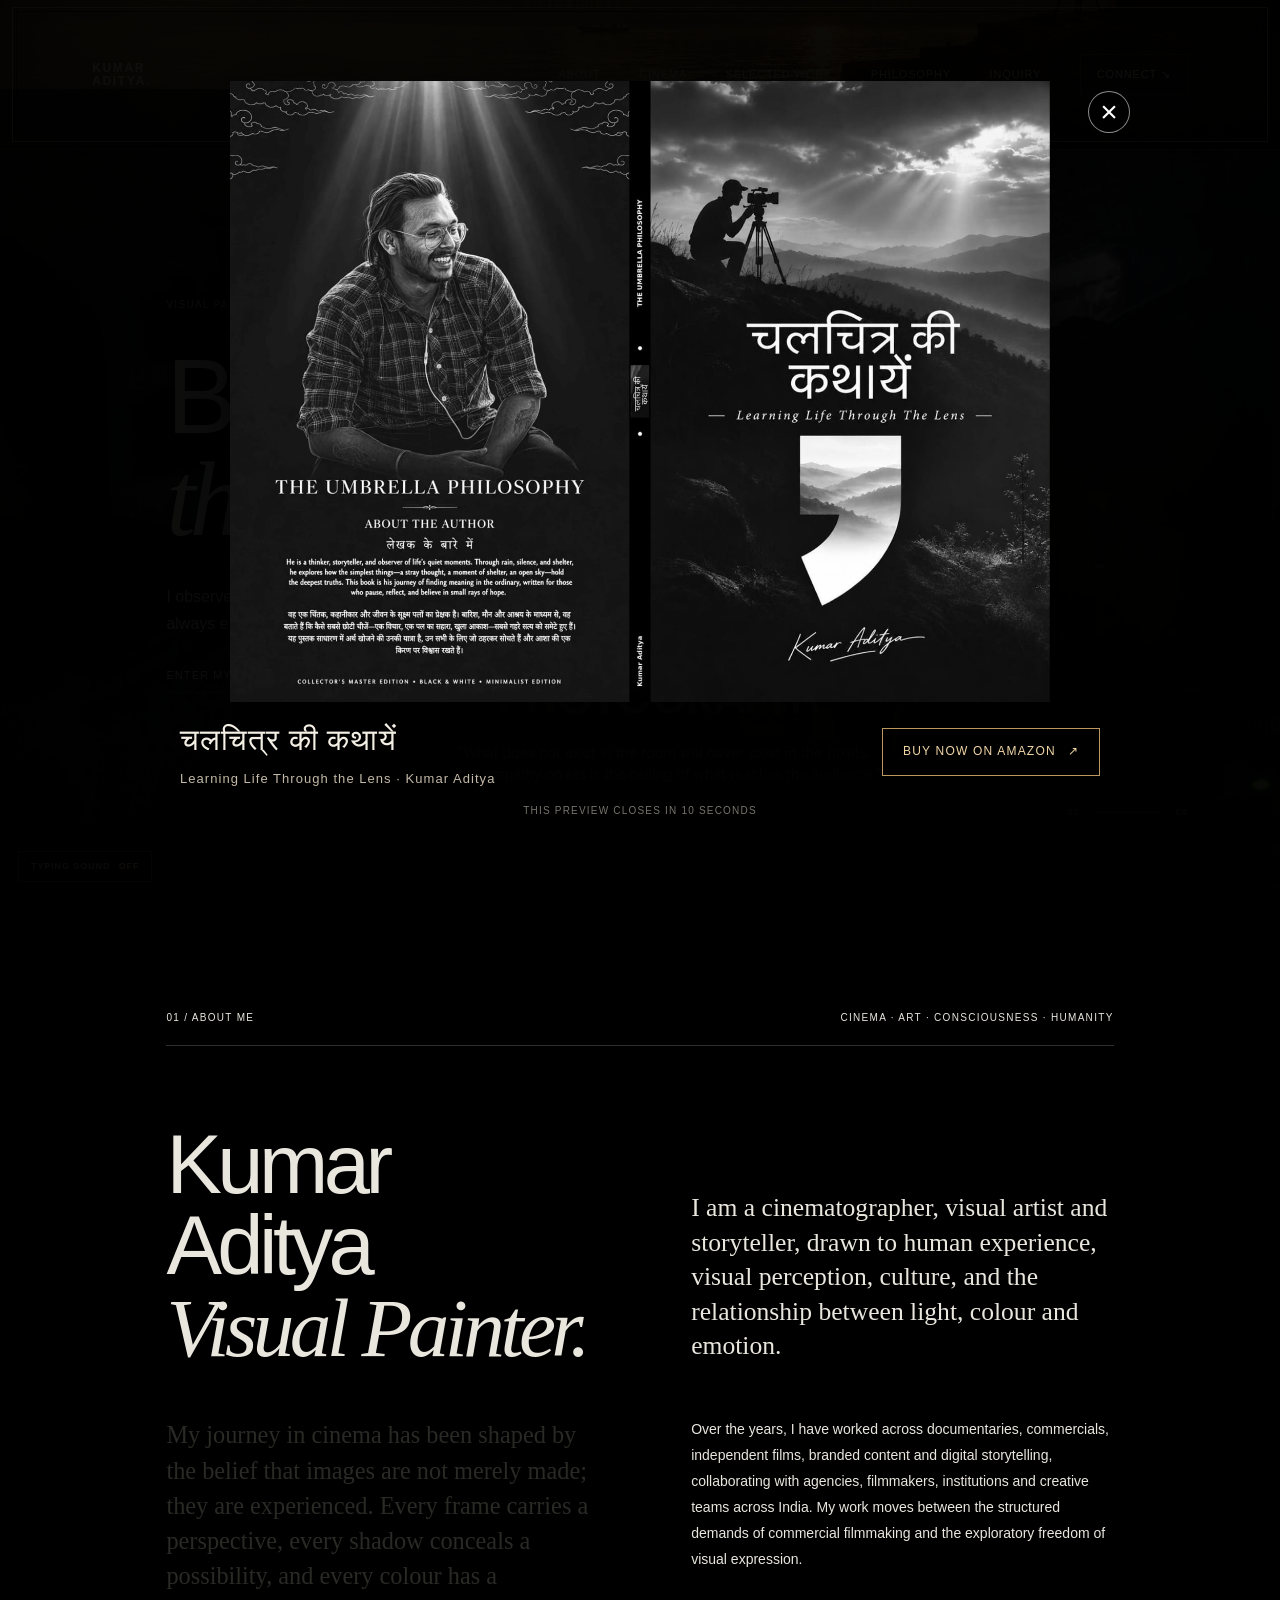
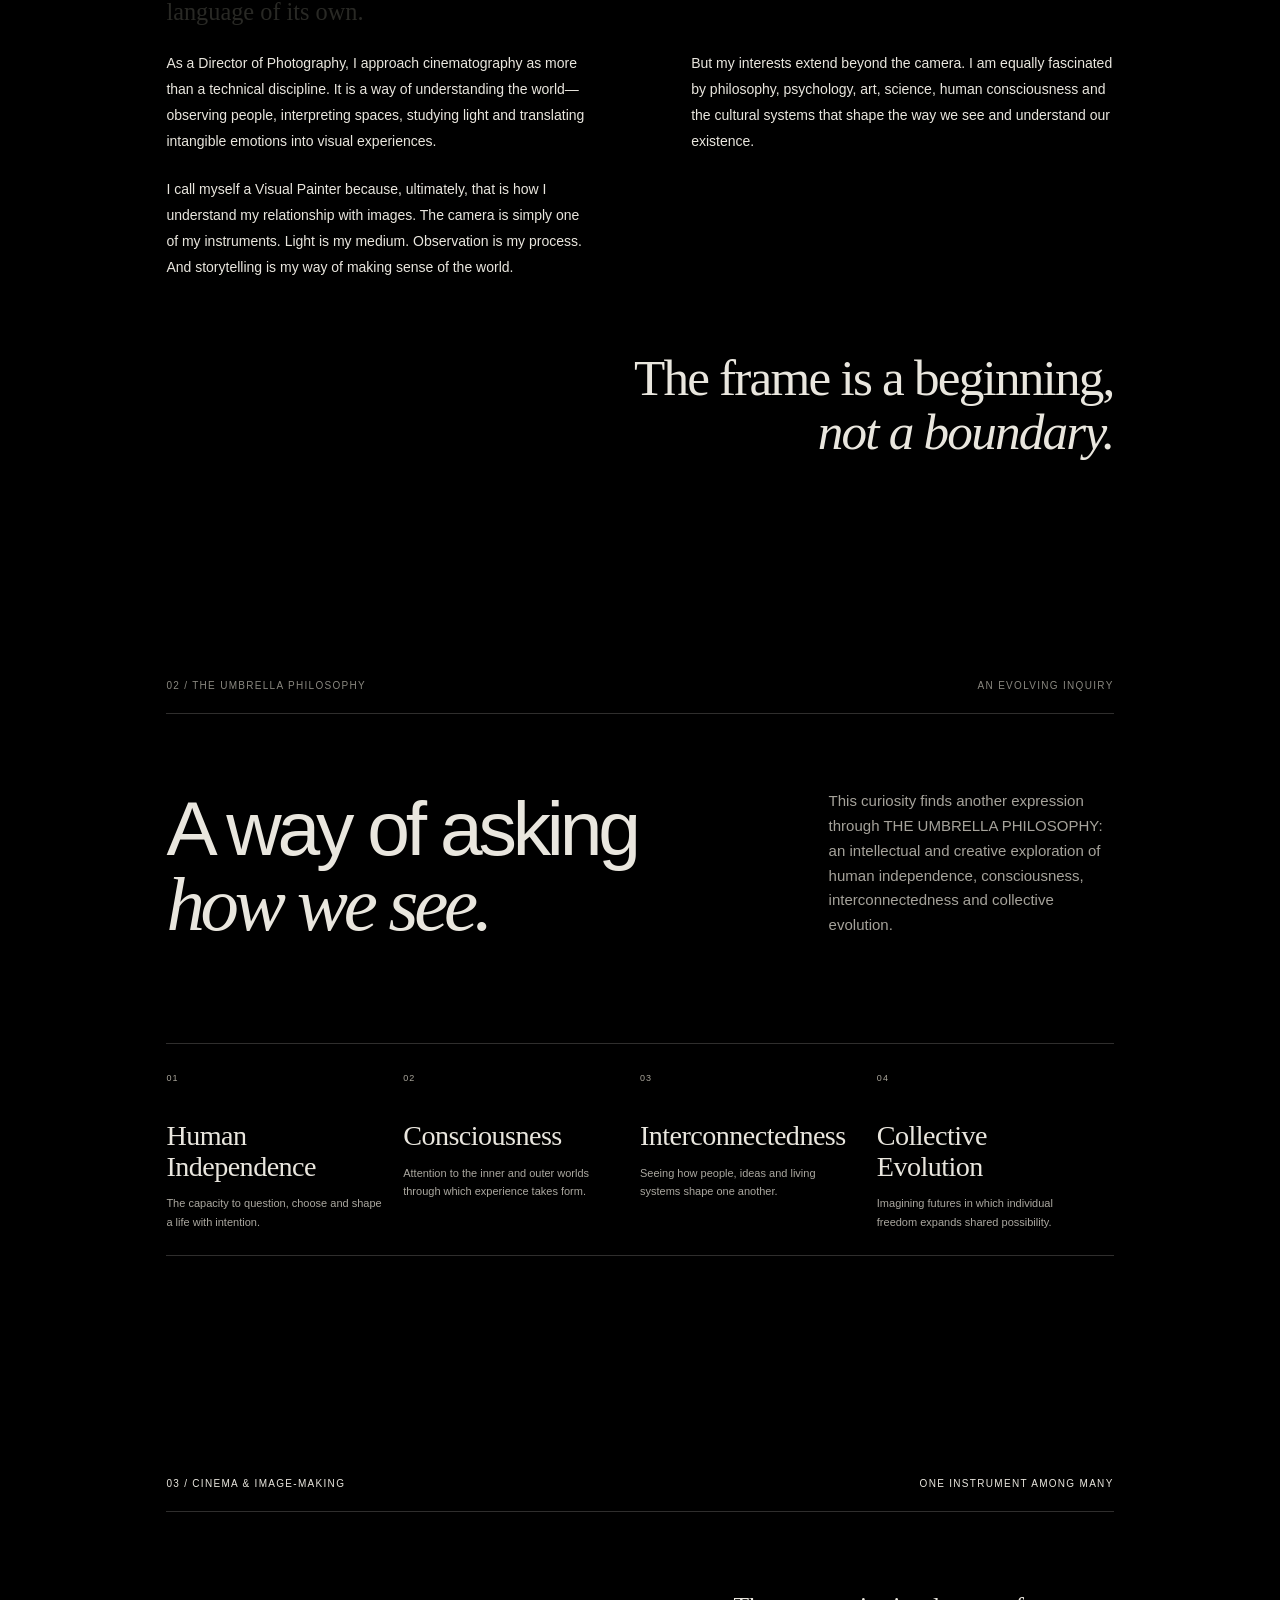
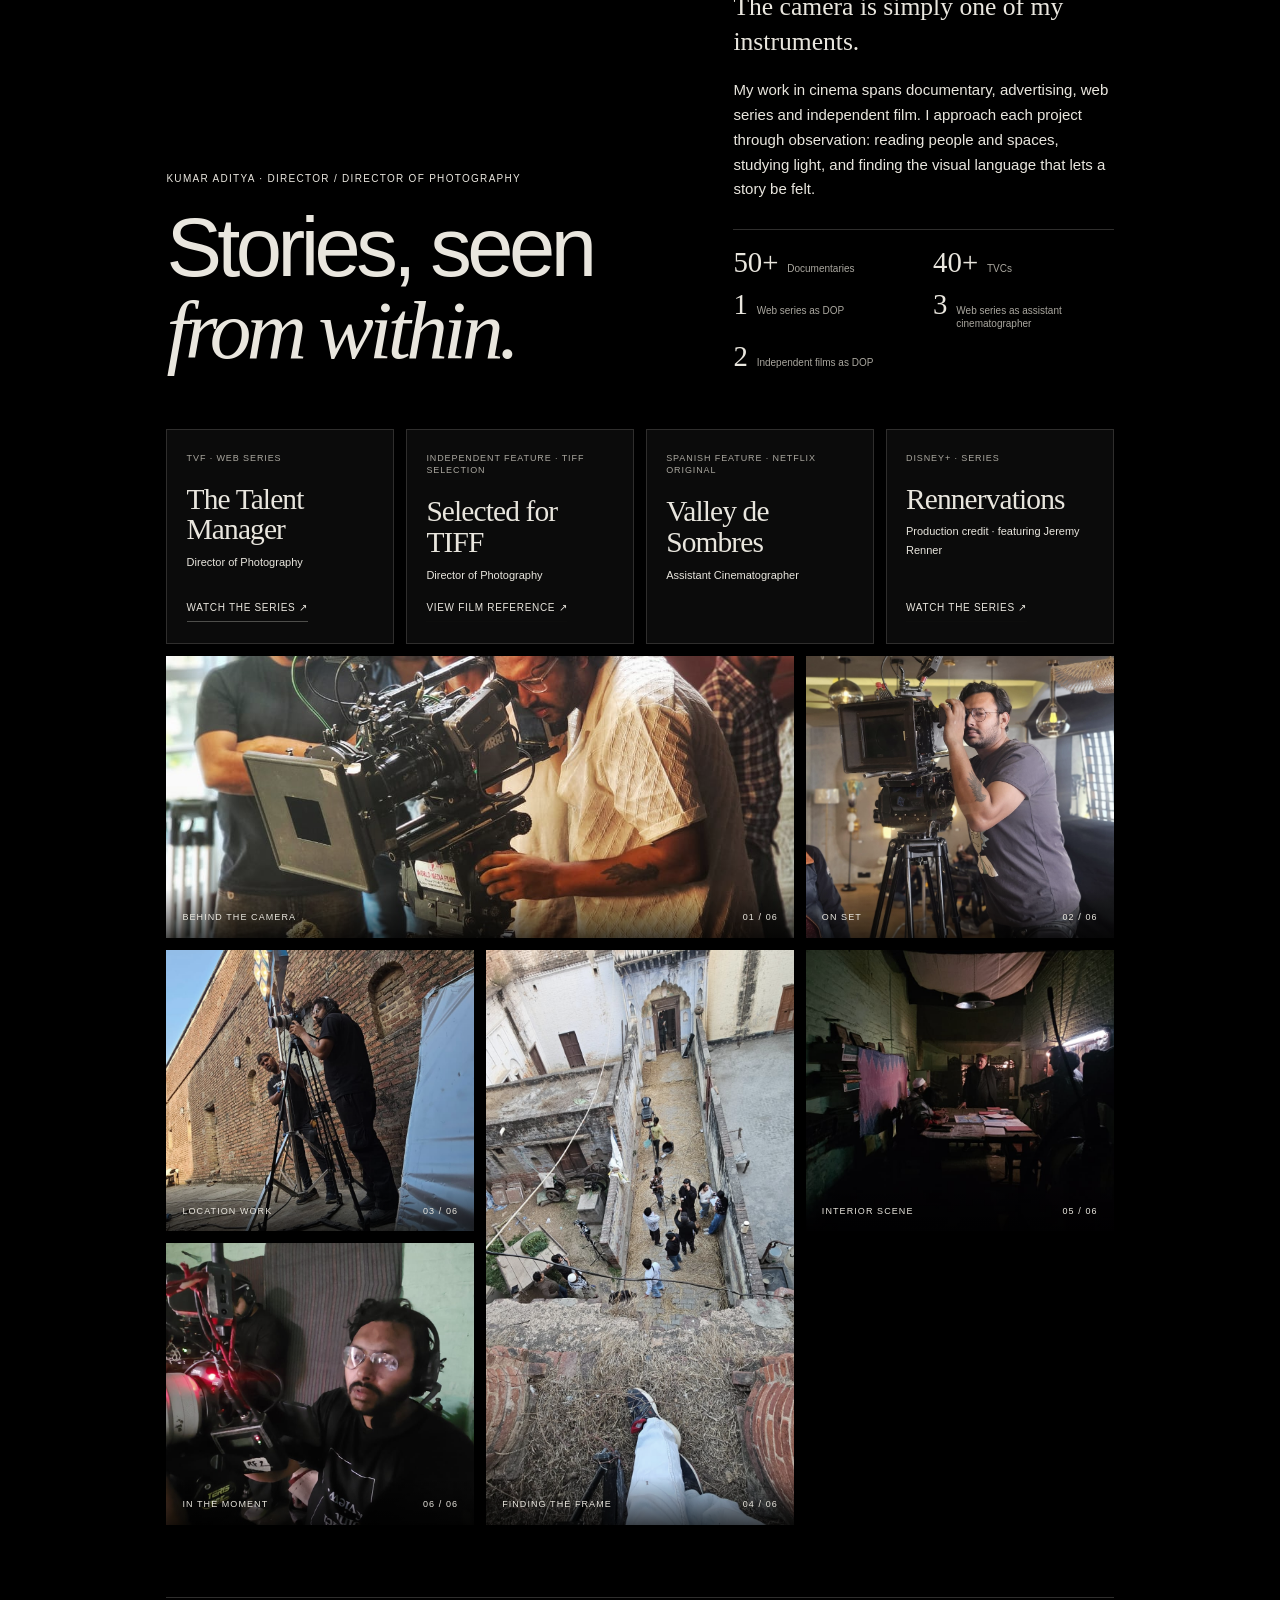
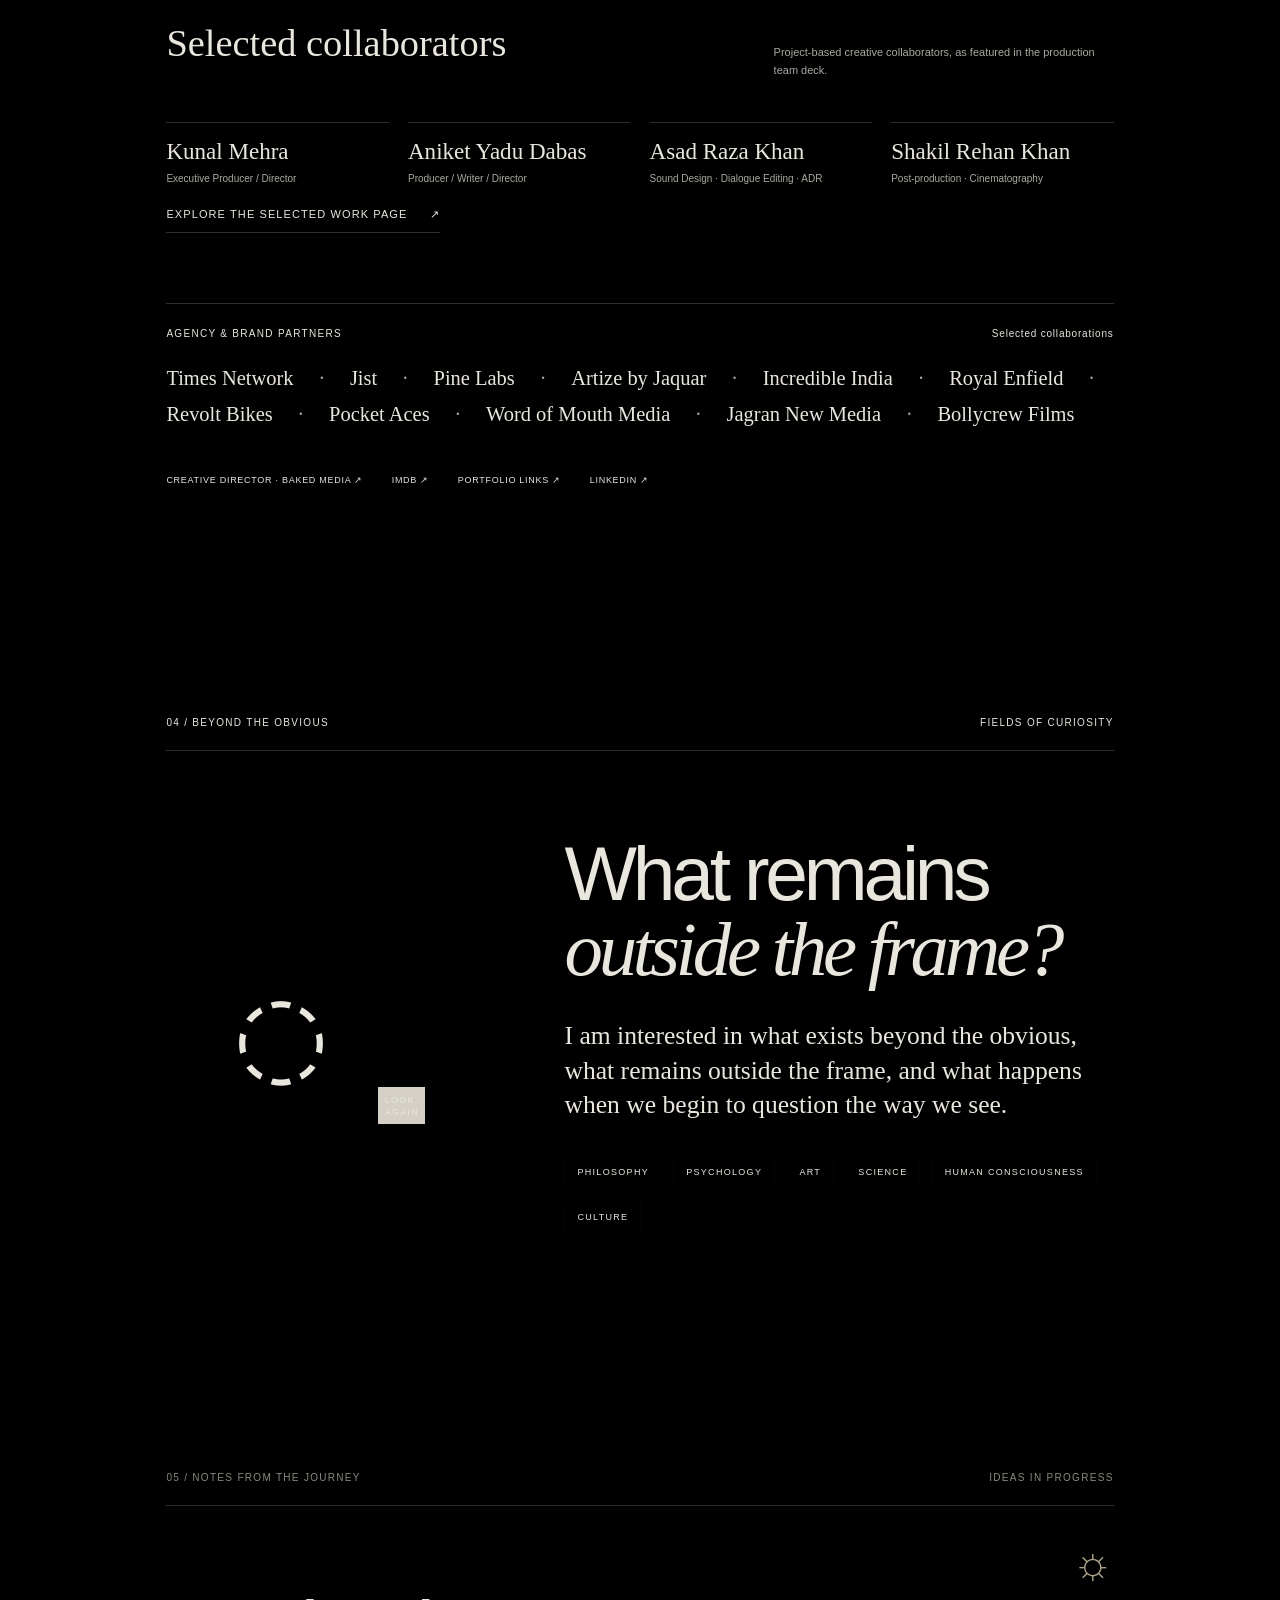
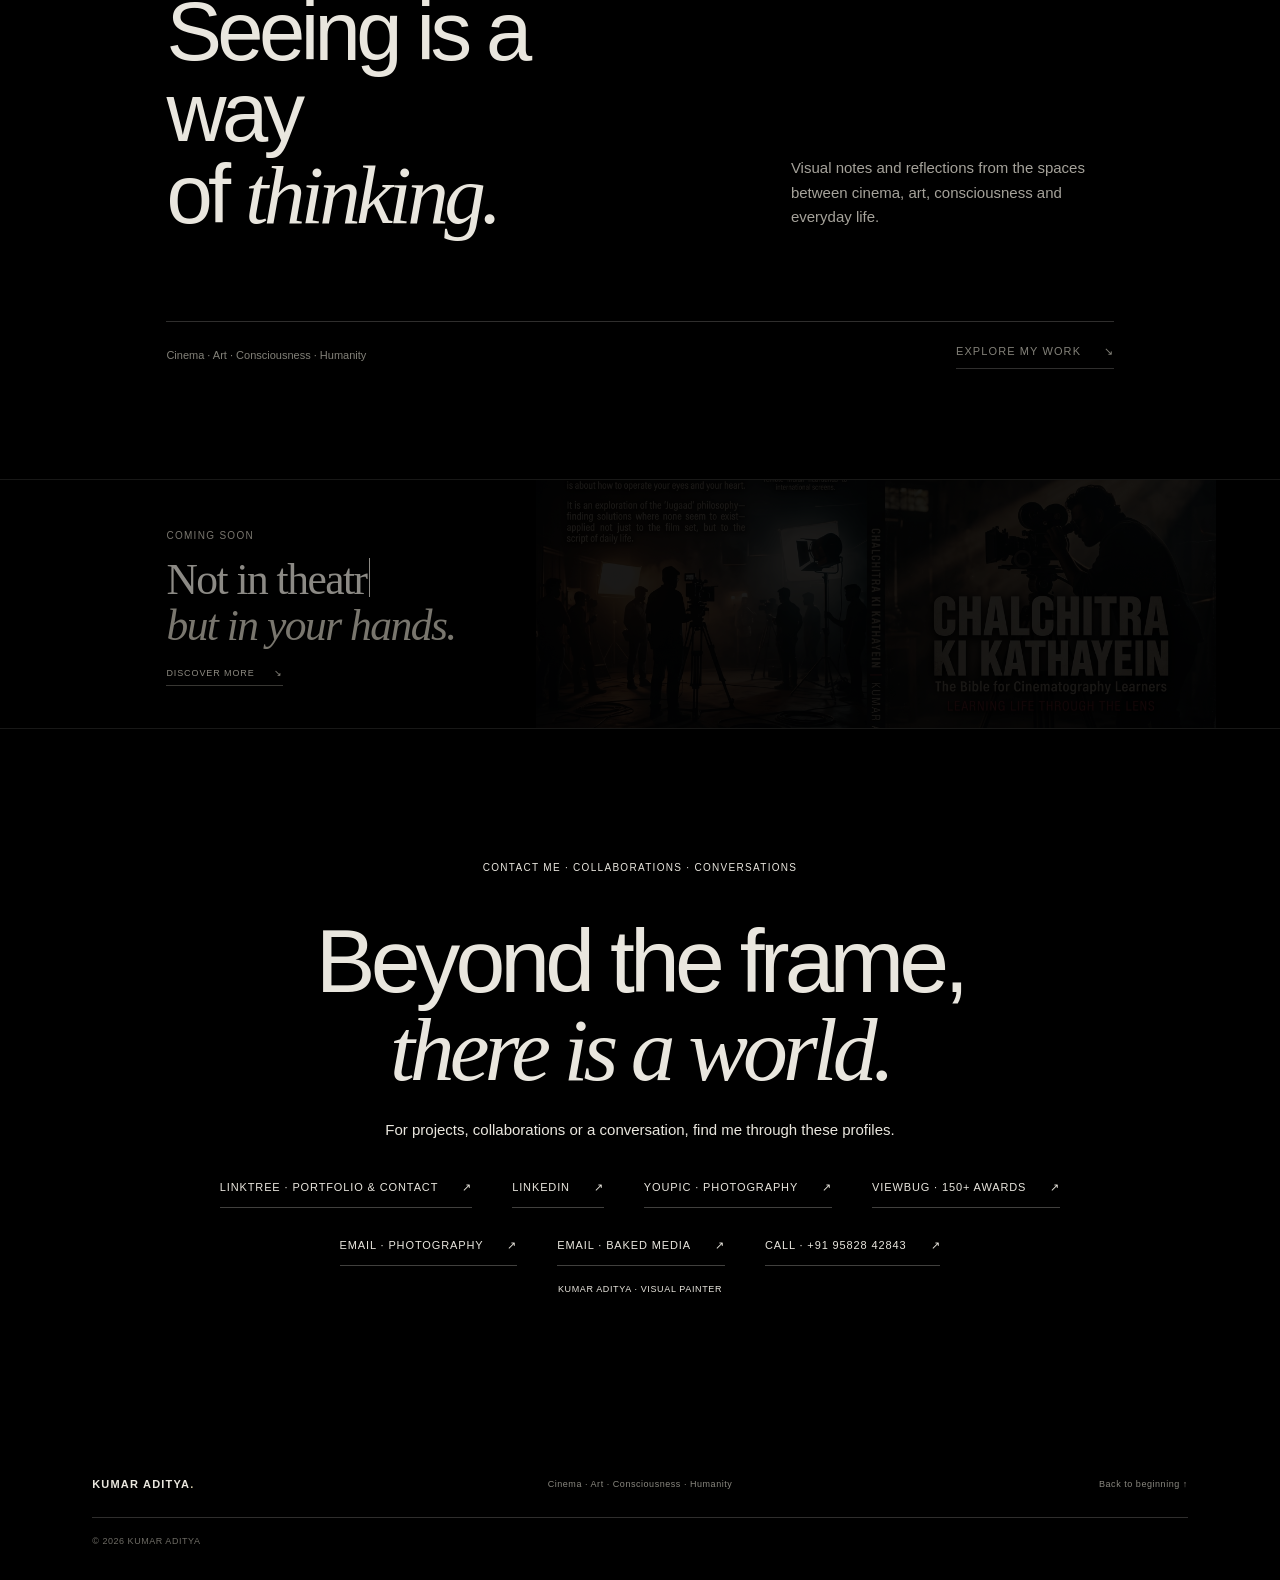
==== commit 751e5e68: "Layer faded portrait behind site and typewriter" ====
--- a/index.html
+++ b/index.html
@@ -7,9 +7,9 @@
   <meta name="description" content="Kumar Aditya — Visual Painter, cinematographer and storyteller. Cinema · Art · Consciousness · Humanity.">
   <title>Kumar Aditya — Visual Painter</title>
   <link rel="stylesheet" href="styles.css?v=20261117-booksplash">
-  <link rel="stylesheet" href="darkness-bg.css?v=20261122-typewriter">
+  <link rel="stylesheet" href="darkness-bg.css?v=20261122-bg20">
   <script src="script.js?v=20261117-booksplash" defer></script>
-  <script src="darkness-bg.js?v=20261122-typewriter" defer></script>
+  <script src="darkness-bg.js?v=20261122-bg20" defer></script>
 </head>
 <body>
   <div class="darkness-typewriter" aria-label="Darkness of Photography"><span class="darkness-typewriter-text" aria-hidden="true"></span></div>
@@ -38,6 +38,7 @@
 
   <main id="main">
     <section class="hero" id="top" aria-labelledby="hero-title">
+      <div class="darkness-hero-art" aria-hidden="true"></div>
       <div class="hero-orbit" aria-hidden="true"><span class="sun"></span><span class="moon"></span><span class="orbit-line"></span></div>
       <div class="hero-cinema-light" aria-hidden="true"></div>
       <div class="hero-ink-reveal" aria-hidden="true"><svg viewBox="0 0 100 100" preserveAspectRatio="none"><defs><mask id="hero-ink-mask" maskUnits="userSpaceOnUse" x="0" y="0" width="100" height="100"><rect width="100" height="100" fill="white"/><g transform="translate(50 52)"><g class="hero-ink-cutout" fill="black"><path d="M-5-1 C-9-5-6-11-1-12 C2-18 8-16 9-10 C15-8 17-2 12 2 C15 8 10 13 5 11 C1 17-6 14-6 9 C-13 8-15 2-11-2 C-10-5-7-5-5-1Z"/><path d="M-2-12 C-7-18-5-22-3-26 C0-21 2-18 1-13ZM9-8 C15-13 19-13 23-12 C20-8 16-6 11-5ZM-12 2 C-19 0-23 2-26 5 C-21 8-16 7-11 5ZM5 10 C8 16 7 21 5 25 C1 20 2 15 2 10Z"/><circle cx="-20" cy="-12" r="2.5"/><circle cx="20" cy="-20" r="1.8"/><circle cx="25" cy="8" r="2.2"/><circle cx="-22" cy="19" r="1.5"/><circle cx="13" cy="23" r="1.4"/></g></g></mask></defs><rect width="100" height="100" fill="#050504" mask="url(#hero-ink-mask)"/></svg></div>
--- a/darkness-bg.css
+++ b/darkness-bg.css
@@ -1,7 +1,9 @@
 /* The poster cutout sits behind the whole site as a quiet 20% watermark. */
 body{position:relative;isolation:isolate;background:#000!important}
-body::before{content:"";position:fixed;inset:0;z-index:-2;pointer-events:none;background-image:url("assets/darkness-photography-cutout.png");background-position:center center;background-size:min(100vw,75vh) auto;background-repeat:no-repeat;opacity:.2}
-.darkness-typewriter{position:fixed;z-index:-1;top:72vh;left:50%;width:min(92vw,1050px);transform:translateX(-50%);pointer-events:none;text-align:center;color:rgba(244,242,237,.42);font:400 clamp(16px,3.25vw,44px)/1.1 Arial,Helvetica,sans-serif;letter-spacing:.11em;text-transform:uppercase;text-shadow:0 2px 18px rgba(0,0,0,.6);white-space:nowrap;overflow:hidden}
+body::before{content:"";position:fixed;inset:0;z-index:0;pointer-events:none;background-image:url("assets/darkness-photography-cutout.png");background-position:center center;background-size:min(100vw,75vh) auto;background-repeat:no-repeat;opacity:.2}
+main{position:relative;z-index:2}
+.darkness-typewriter{position:fixed;z-index:3;top:72vh;left:50%;width:min(92vw,1050px);transform:translateX(-50%);pointer-events:none;text-align:center;color:rgba(244,242,237,.2);font:400 clamp(16px,3.25vw,44px)/1.1 Arial,Helvetica,sans-serif;letter-spacing:.11em;text-transform:uppercase;text-shadow:0 2px 18px rgba(0,0,0,.6);white-space:nowrap;overflow:hidden}
+.hero .darkness-hero-art{position:absolute;inset:0;z-index:2!important;pointer-events:none;background:url("assets/darkness-photography-cutout.png") center/min(100vw,75vh) auto no-repeat;opacity:.2}
 .darkness-typewriter-text::after{content:"";display:inline-block;height:.9em;border-right:1px solid currentColor;margin-left:3px;vertical-align:-.08em;animation:darkness-caret .85s steps(1,end) infinite}
 @keyframes darkness-caret{50%{opacity:0}}
 .darkness-sound-toggle{position:fixed;z-index:9999;left:18px;bottom:18px;padding:9px 12px;border:1px solid rgba(233,230,222,.28);background:rgba(0,0,0,.82);color:rgba(233,230,222,.72);font:600 9px/1.2 Arial,Helvetica,sans-serif;letter-spacing:.1em;text-transform:uppercase;cursor:pointer;backdrop-filter:blur(6px)}
@@ -19,5 +21,5 @@
 .cinema .industry-network,.cinema .collaborators,.cinema .collab-grid article,.cinema .career-stats{border-color:rgba(233,230,222,.2)!important}
 .cinema .partner-list li:after{color:#aaa79f}
 .intro .text-link,.contact-link{border-color:rgba(233,230,222,.28)!important}
-@media(max-width:640px){body::before{background-size:min(100vw,72vh) auto;background-position:center 44%}.darkness-typewriter{top:71vh;width:94vw;font-size:clamp(12px,4vw,20px);letter-spacing:.075em}.darkness-sound-toggle{left:12px;bottom:12px;padding:8px 10px}}
+@media(max-width:640px){body::before{background-size:min(100vw,72vh) auto;background-position:center 44%}.hero .darkness-hero-art{background-size:min(100vw,72vh);background-position:center 44%}.darkness-typewriter{top:71vh;width:94vw;font-size:clamp(12px,4vw,20px);letter-spacing:.075em}.darkness-sound-toggle{left:12px;bottom:12px;padding:8px 10px}}
 @media(prefers-reduced-motion:reduce){.darkness-typewriter-text::after{animation:none}}
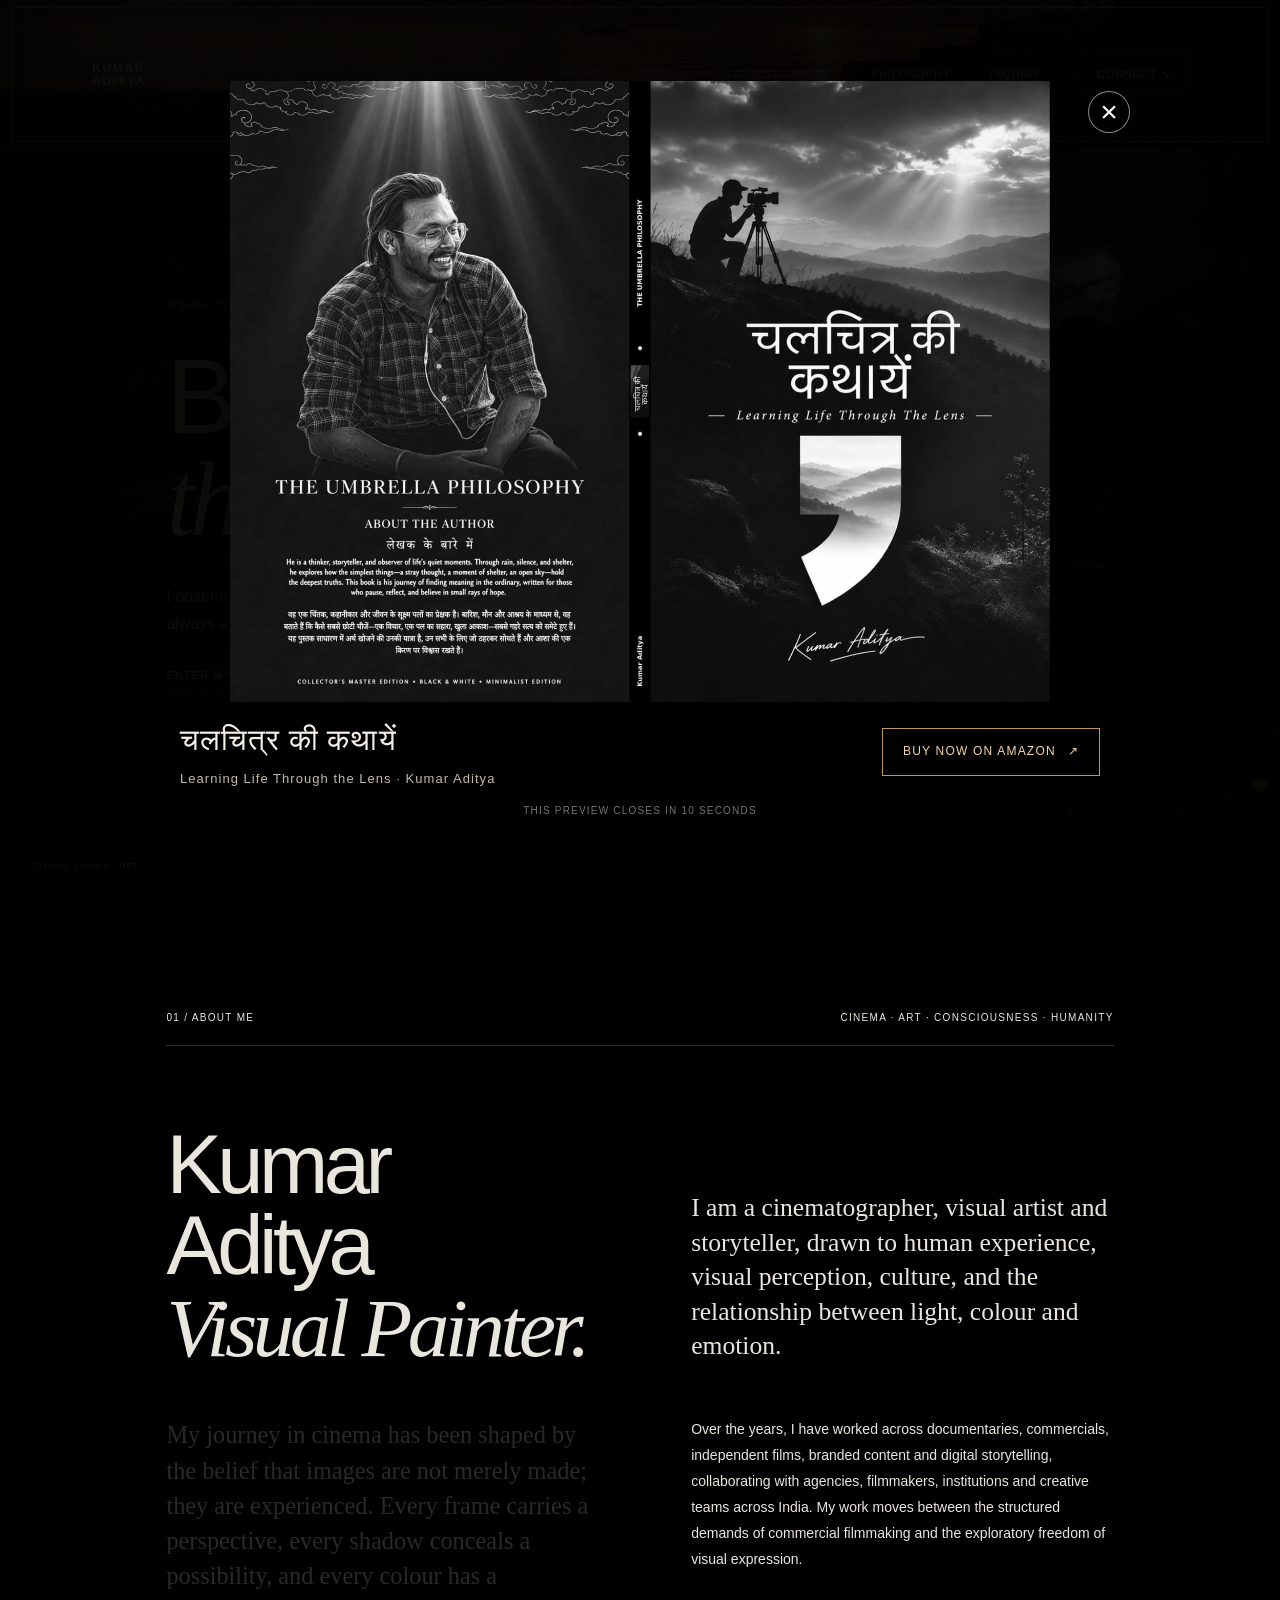
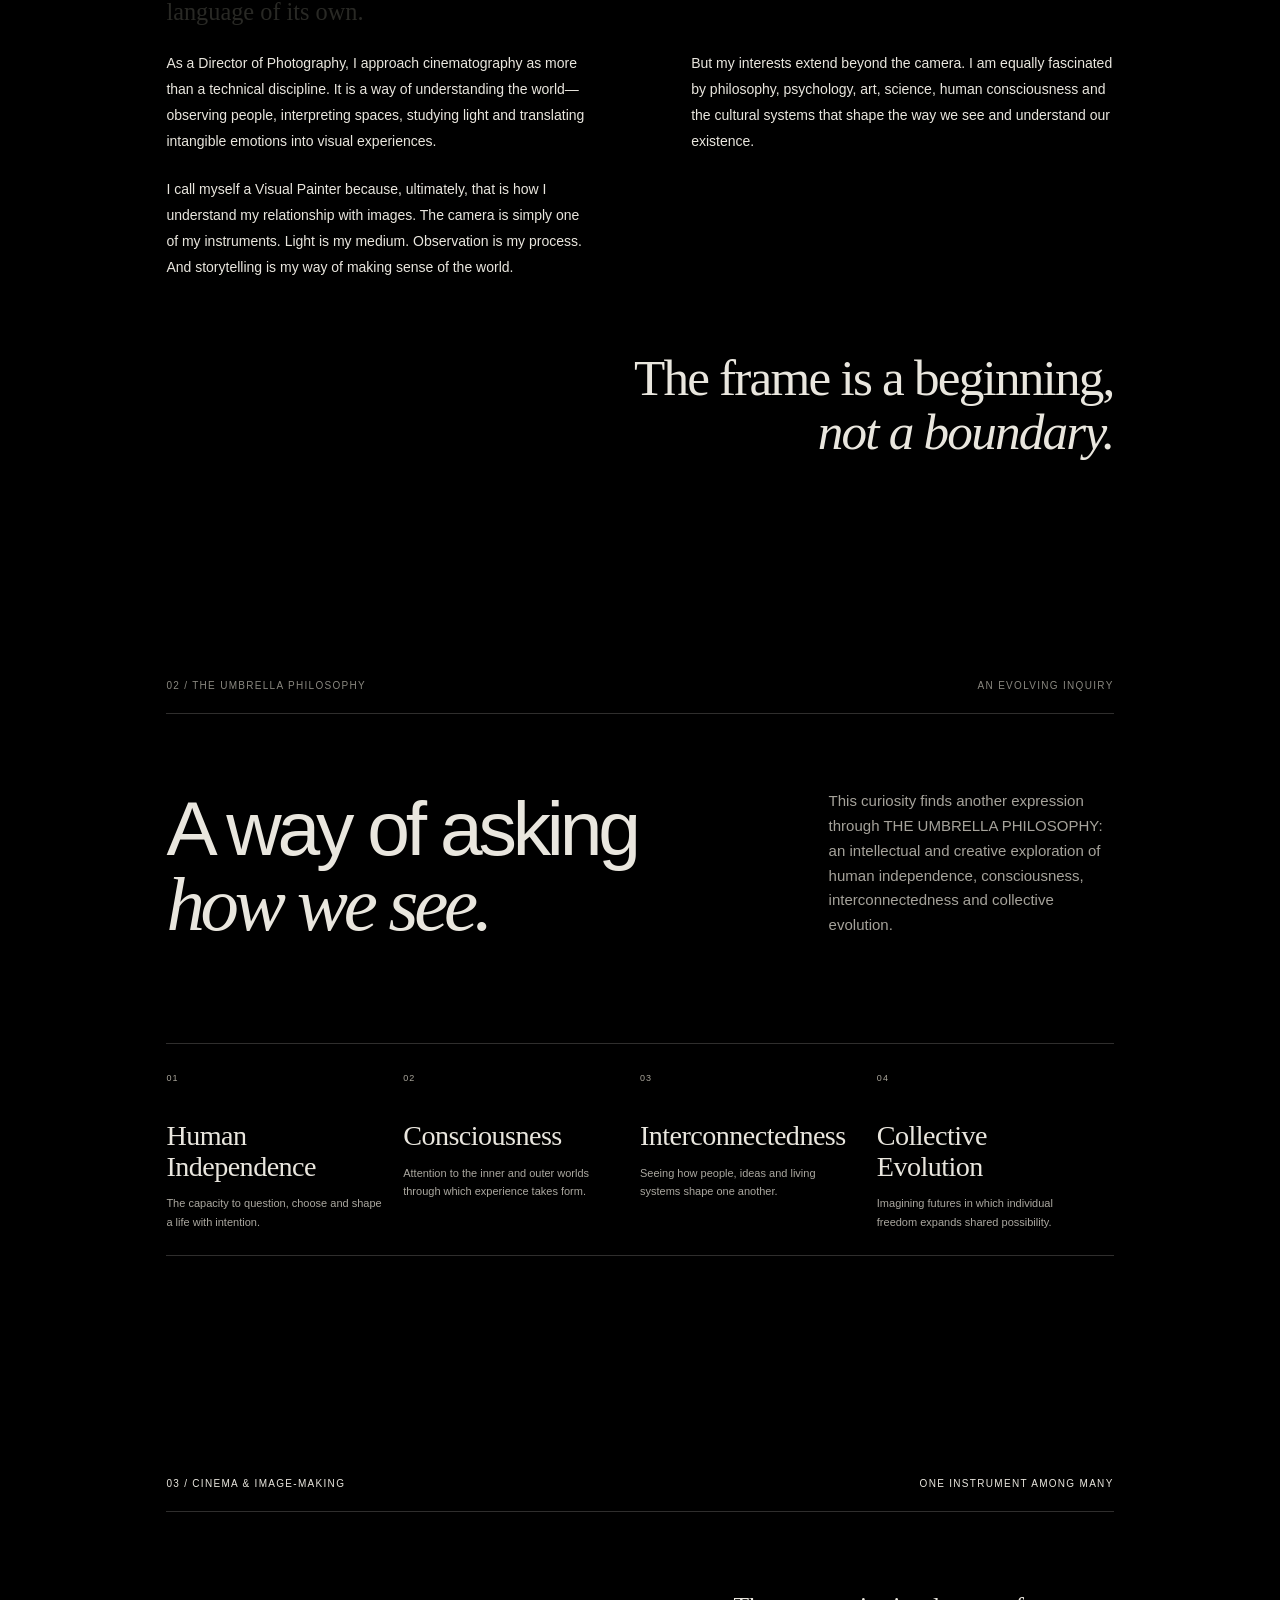
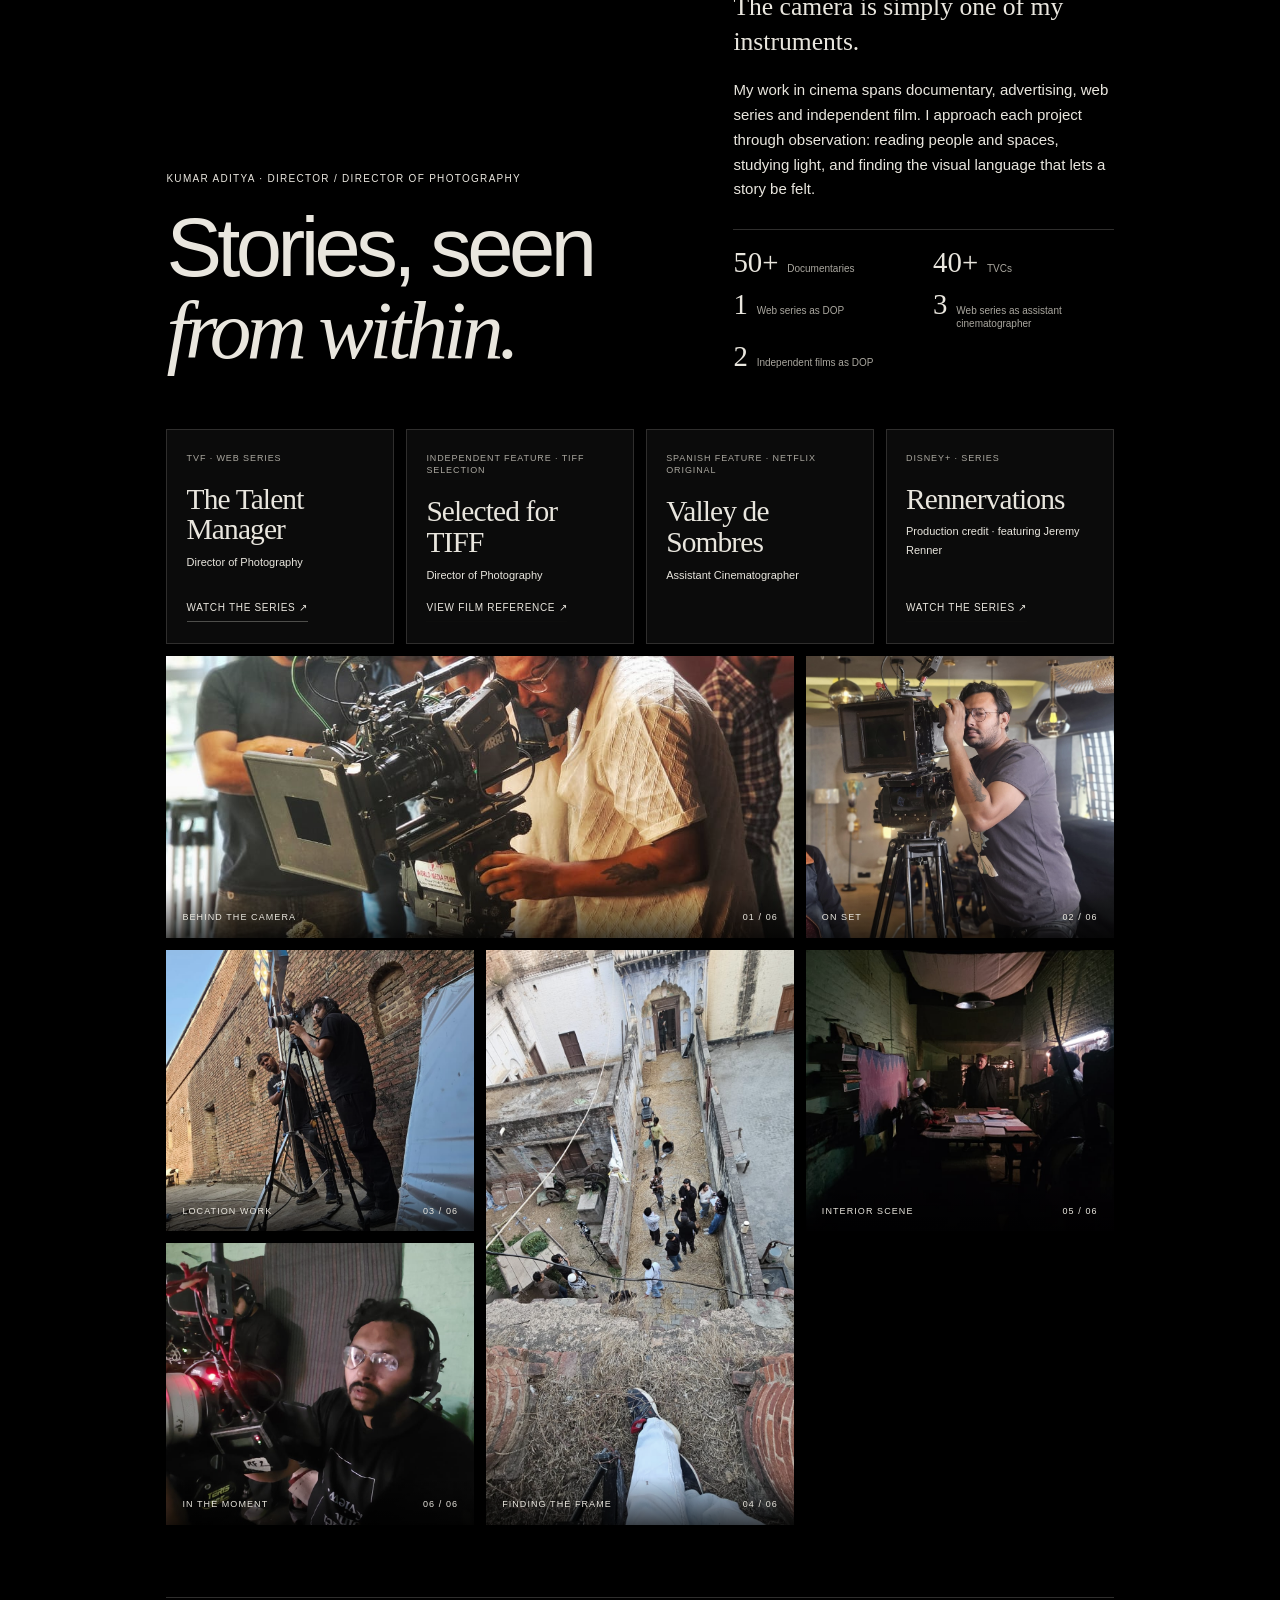
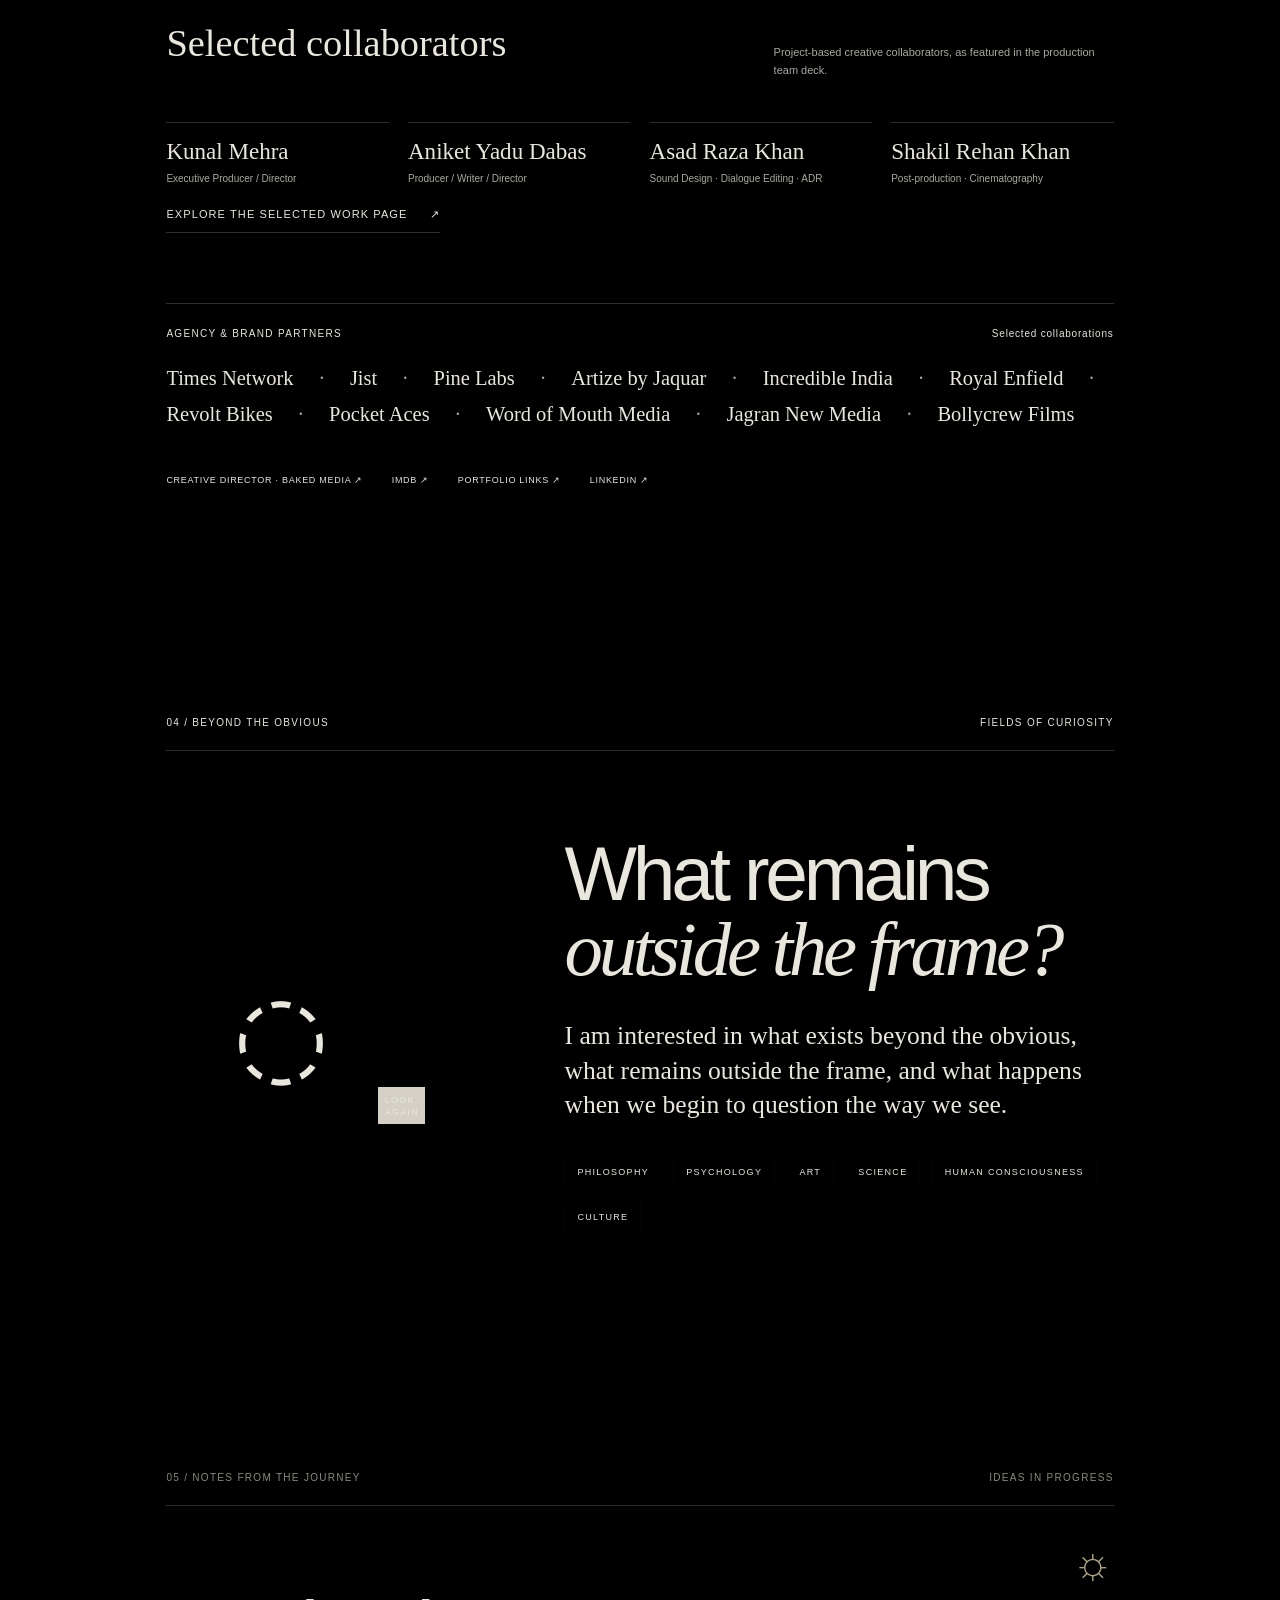
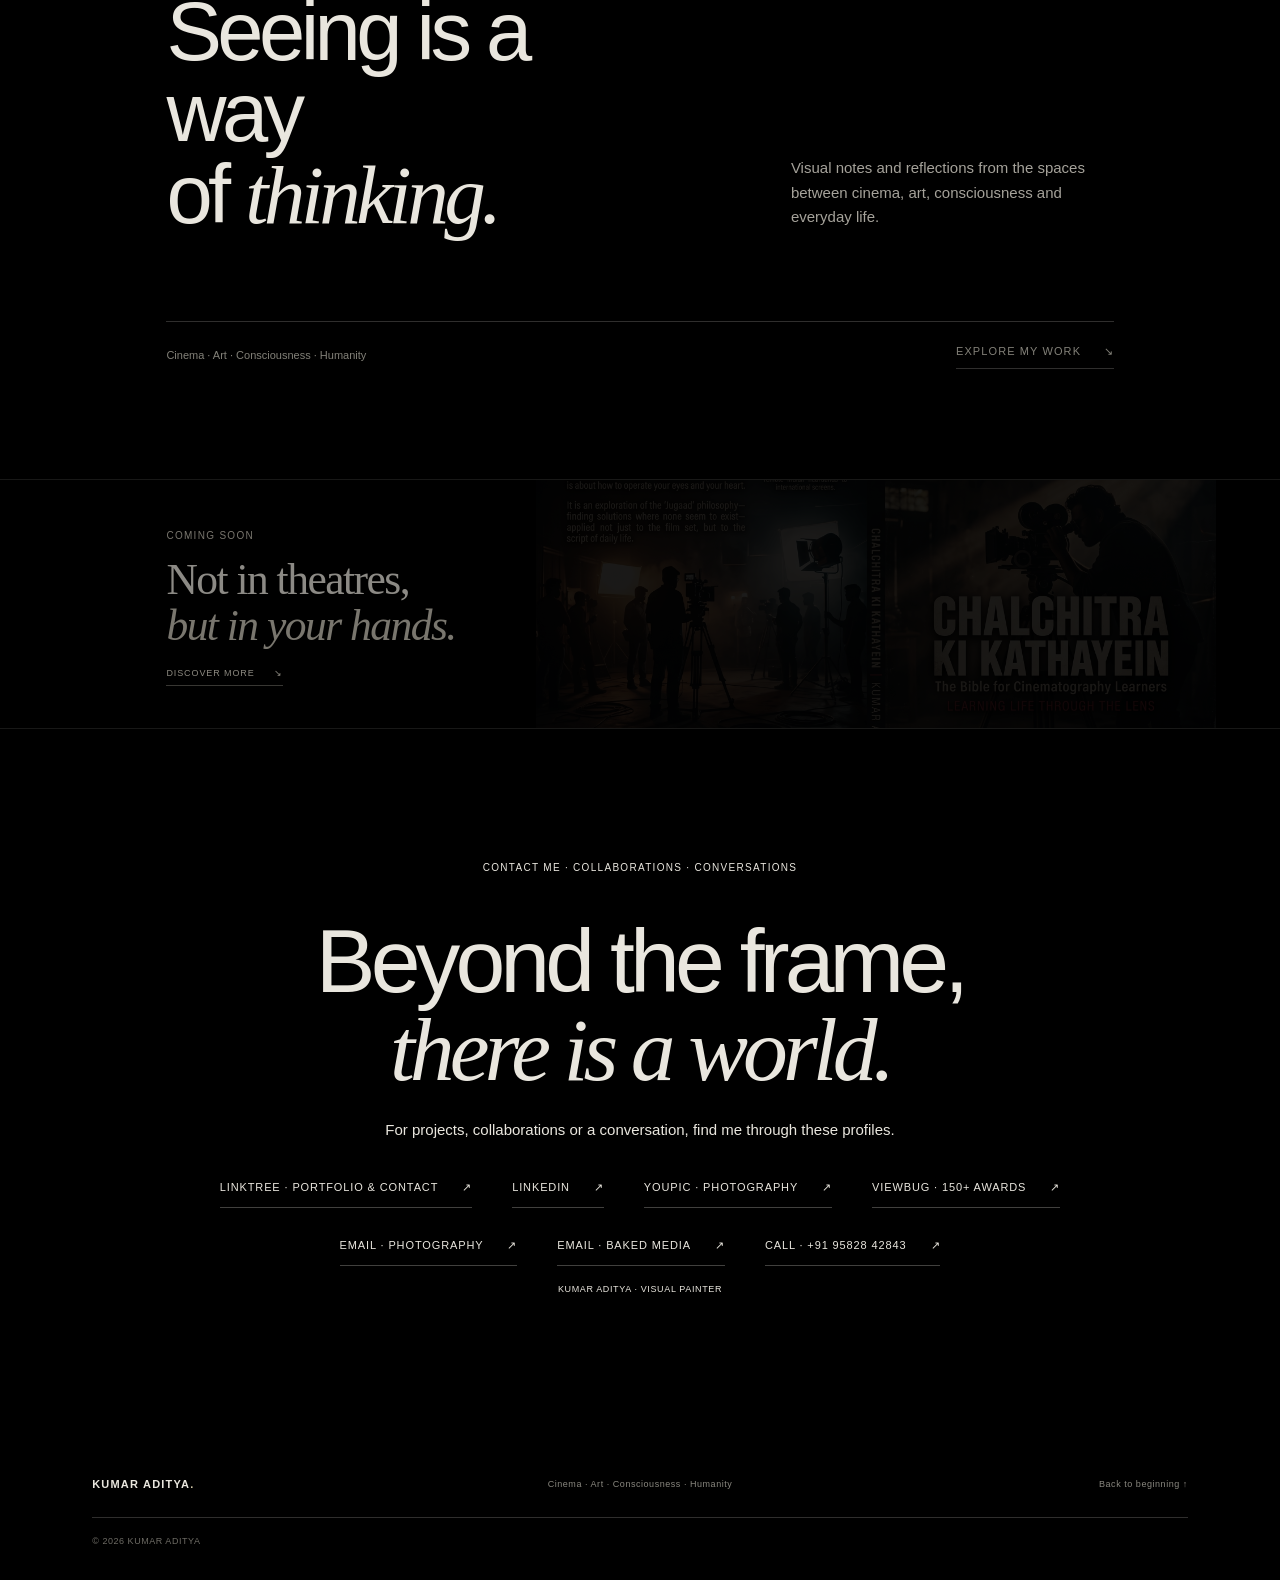
==== commit 3e282c67: "Crop and vignette portrait watermark" ====
--- a/index.html
+++ b/index.html
@@ -7,9 +7,9 @@
   <meta name="description" content="Kumar Aditya — Visual Painter, cinematographer and storyteller. Cinema · Art · Consciousness · Humanity.">
   <title>Kumar Aditya — Visual Painter</title>
   <link rel="stylesheet" href="styles.css?v=20261117-booksplash">
-  <link rel="stylesheet" href="darkness-bg.css?v=20261122-bg20">
+  <link rel="stylesheet" href="darkness-bg.css?v=20261122-crop30">
   <script src="script.js?v=20261117-booksplash" defer></script>
-  <script src="darkness-bg.js?v=20261122-bg20" defer></script>
+  <script src="darkness-bg.js?v=20261122-crop30" defer></script>
 </head>
 <body>
   <div class="darkness-typewriter" aria-label="Darkness of Photography"><span class="darkness-typewriter-text" aria-hidden="true"></span></div>
--- a/darkness-bg.css
+++ b/darkness-bg.css
@@ -1,9 +1,9 @@
 /* The poster cutout sits behind the whole site as a quiet 20% watermark. */
 body{position:relative;isolation:isolate;background:#000!important}
-body::before{content:"";position:fixed;inset:0;z-index:0;pointer-events:none;background-image:url("assets/darkness-photography-cutout.png");background-position:center center;background-size:min(100vw,75vh) auto;background-repeat:no-repeat;opacity:.2}
+body::before{content:"";position:fixed;left:50%;top:50%;width:min(70vw,52.5vh);height:min(63vw,47vh);transform:translate(-50%,-50%);z-index:0;pointer-events:none;background-image:url("assets/darkness-photography-cutout.png");background-position:center top;background-size:100% auto;background-repeat:no-repeat;opacity:.2;-webkit-mask-image:radial-gradient(ellipse at 50% 34%,#000 35%,rgba(0,0,0,.72) 62%,transparent 100%);mask-image:radial-gradient(ellipse at 50% 34%,#000 35%,rgba(0,0,0,.72) 62%,transparent 100%)}
 main{position:relative;z-index:2}
 .darkness-typewriter{position:fixed;z-index:3;top:72vh;left:50%;width:min(92vw,1050px);transform:translateX(-50%);pointer-events:none;text-align:center;color:rgba(244,242,237,.2);font:400 clamp(16px,3.25vw,44px)/1.1 Arial,Helvetica,sans-serif;letter-spacing:.11em;text-transform:uppercase;text-shadow:0 2px 18px rgba(0,0,0,.6);white-space:nowrap;overflow:hidden}
-.hero .darkness-hero-art{position:absolute;inset:0;z-index:2!important;pointer-events:none;background:url("assets/darkness-photography-cutout.png") center/min(100vw,75vh) auto no-repeat;opacity:.2}
+.hero .darkness-hero-art{position:absolute;top:50%;right:7vw;width:min(70vw,52.5vh);height:min(70vw,52.5vh);transform:translateY(-50%);z-index:2!important;pointer-events:none;background:url("assets/darkness-photography-cutout.png") center top/min(70vw,52.5vh) auto no-repeat;opacity:.2;-webkit-mask-image:radial-gradient(ellipse at 50% 35%,#000 34%,rgba(0,0,0,.7) 63%,transparent 100%);mask-image:radial-gradient(ellipse at 50% 35%,#000 34%,rgba(0,0,0,.7) 63%,transparent 100%)}
 .darkness-typewriter-text::after{content:"";display:inline-block;height:.9em;border-right:1px solid currentColor;margin-left:3px;vertical-align:-.08em;animation:darkness-caret .85s steps(1,end) infinite}
 @keyframes darkness-caret{50%{opacity:0}}
 .darkness-sound-toggle{position:fixed;z-index:9999;left:18px;bottom:18px;padding:9px 12px;border:1px solid rgba(233,230,222,.28);background:rgba(0,0,0,.82);color:rgba(233,230,222,.72);font:600 9px/1.2 Arial,Helvetica,sans-serif;letter-spacing:.1em;text-transform:uppercase;cursor:pointer;backdrop-filter:blur(6px)}
@@ -21,5 +21,5 @@
 .cinema .industry-network,.cinema .collaborators,.cinema .collab-grid article,.cinema .career-stats{border-color:rgba(233,230,222,.2)!important}
 .cinema .partner-list li:after{color:#aaa79f}
 .intro .text-link,.contact-link{border-color:rgba(233,230,222,.28)!important}
-@media(max-width:640px){body::before{background-size:min(100vw,72vh) auto;background-position:center 44%}.hero .darkness-hero-art{background-size:min(100vw,72vh);background-position:center 44%}.darkness-typewriter{top:71vh;width:94vw;font-size:clamp(12px,4vw,20px);letter-spacing:.075em}.darkness-sound-toggle{left:12px;bottom:12px;padding:8px 10px}}
+@media(max-width:640px){body::before{width:70vw;height:63vw;background-size:100% auto;background-position:center top}.hero .darkness-hero-art{right:15vw;top:40%;width:70vw;height:70vw;background-size:70vw auto;background-position:center top}.darkness-typewriter{top:71vh;width:94vw;font-size:clamp(12px,4vw,20px);letter-spacing:.075em}.darkness-sound-toggle{left:12px;bottom:12px;padding:8px 10px}}
 @media(prefers-reduced-motion:reduce){.darkness-typewriter-text::after{animation:none}}
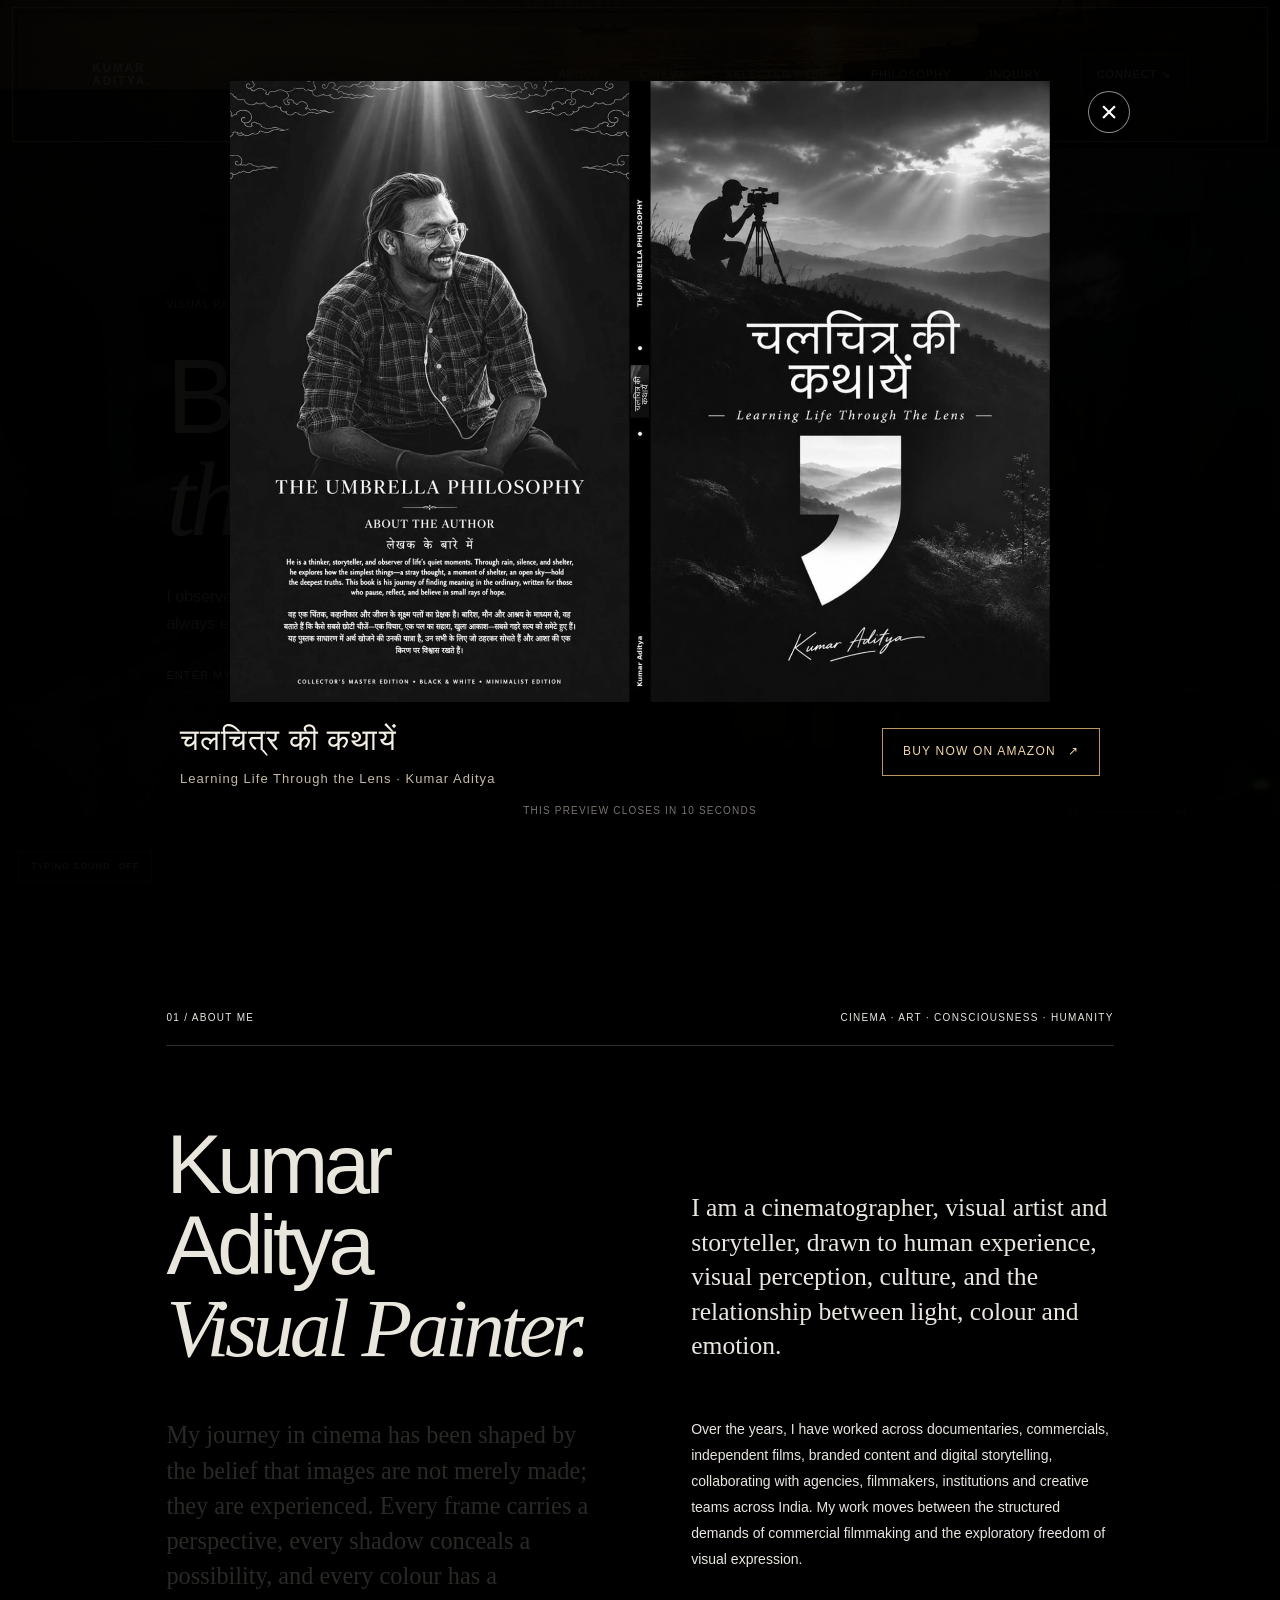
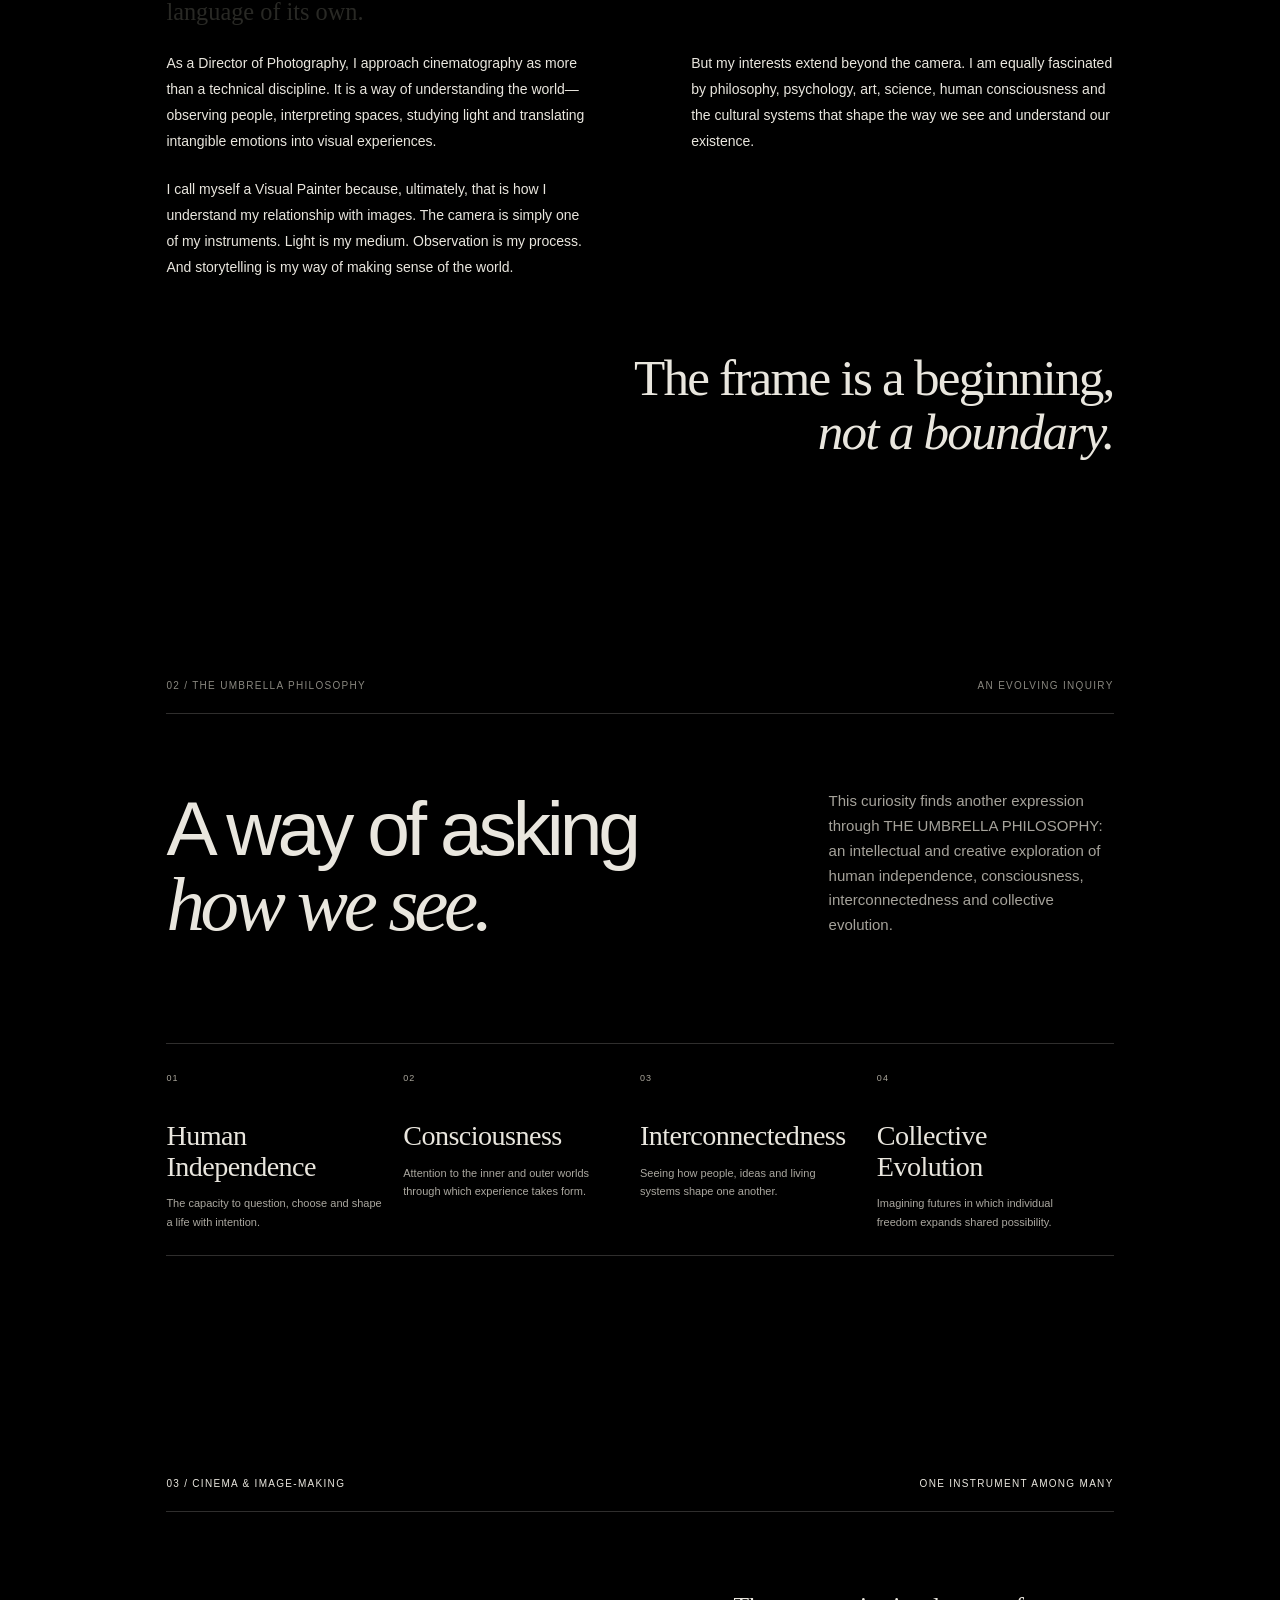
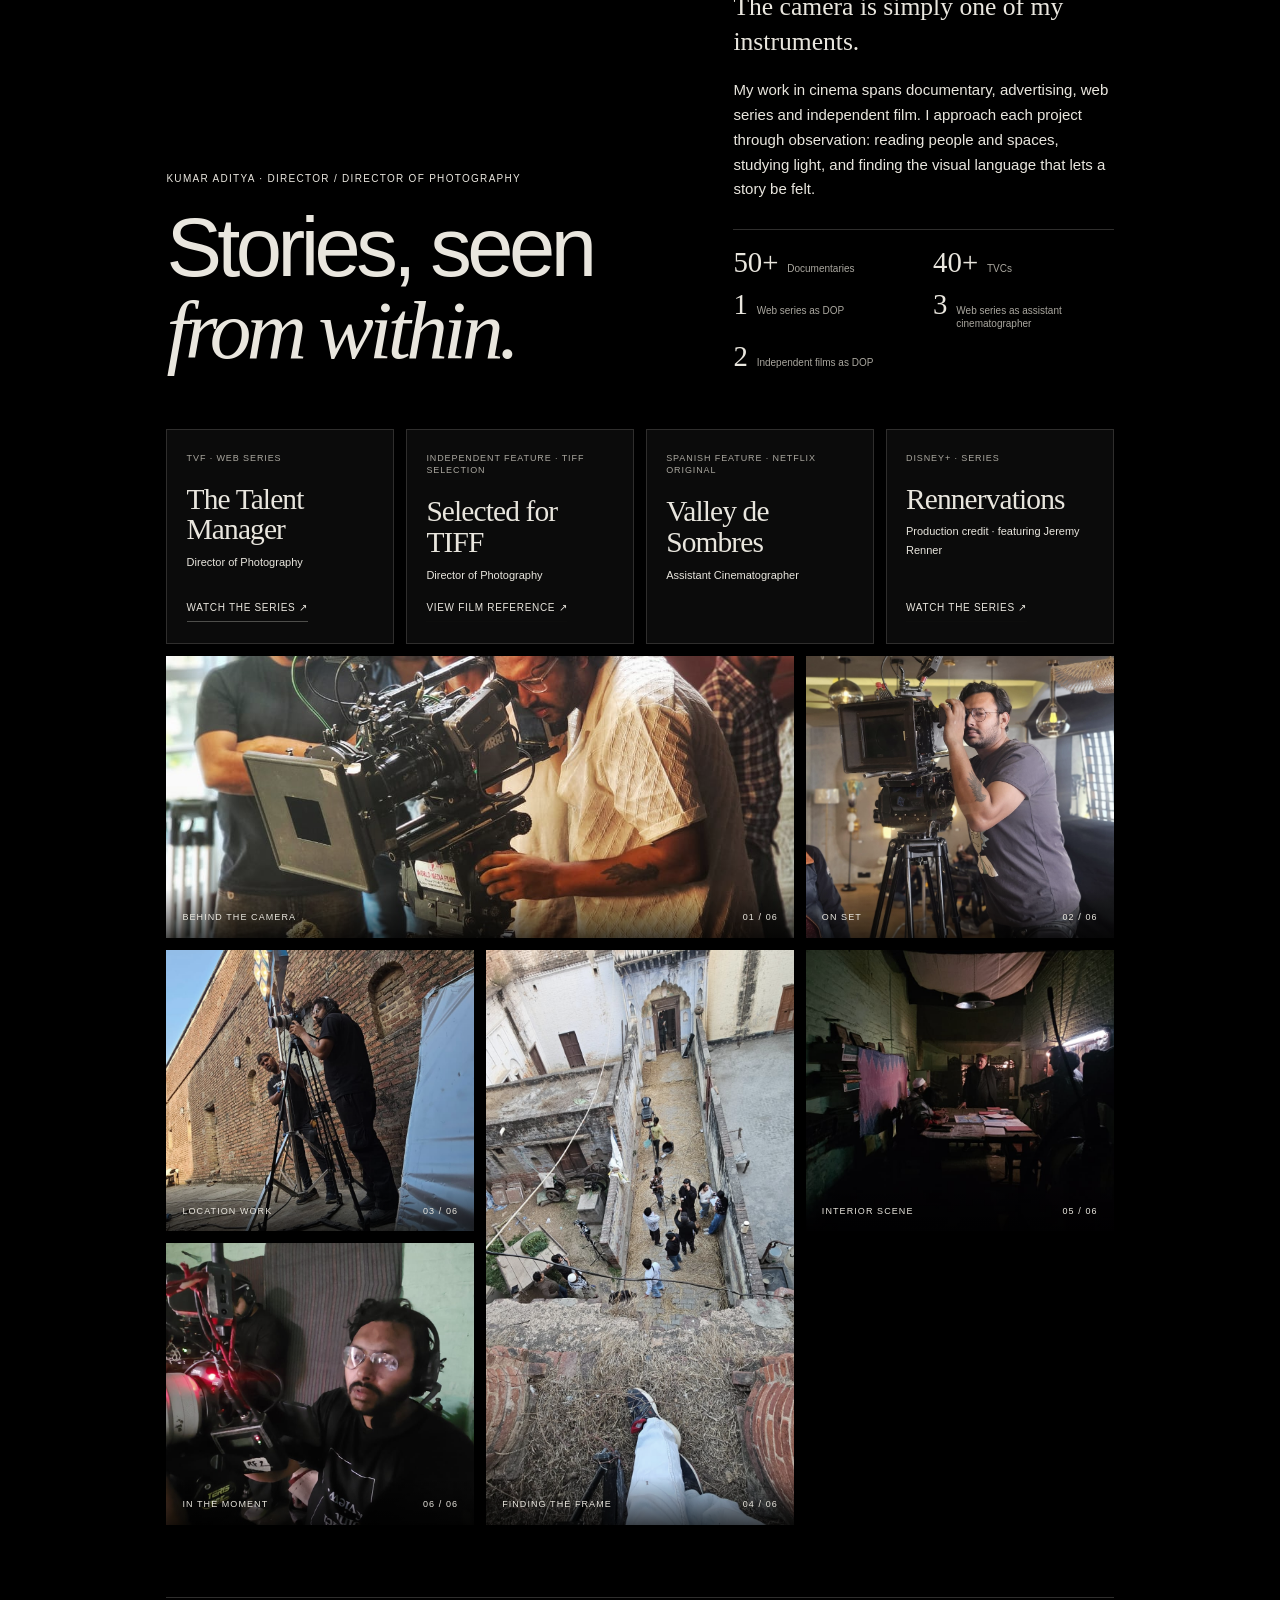
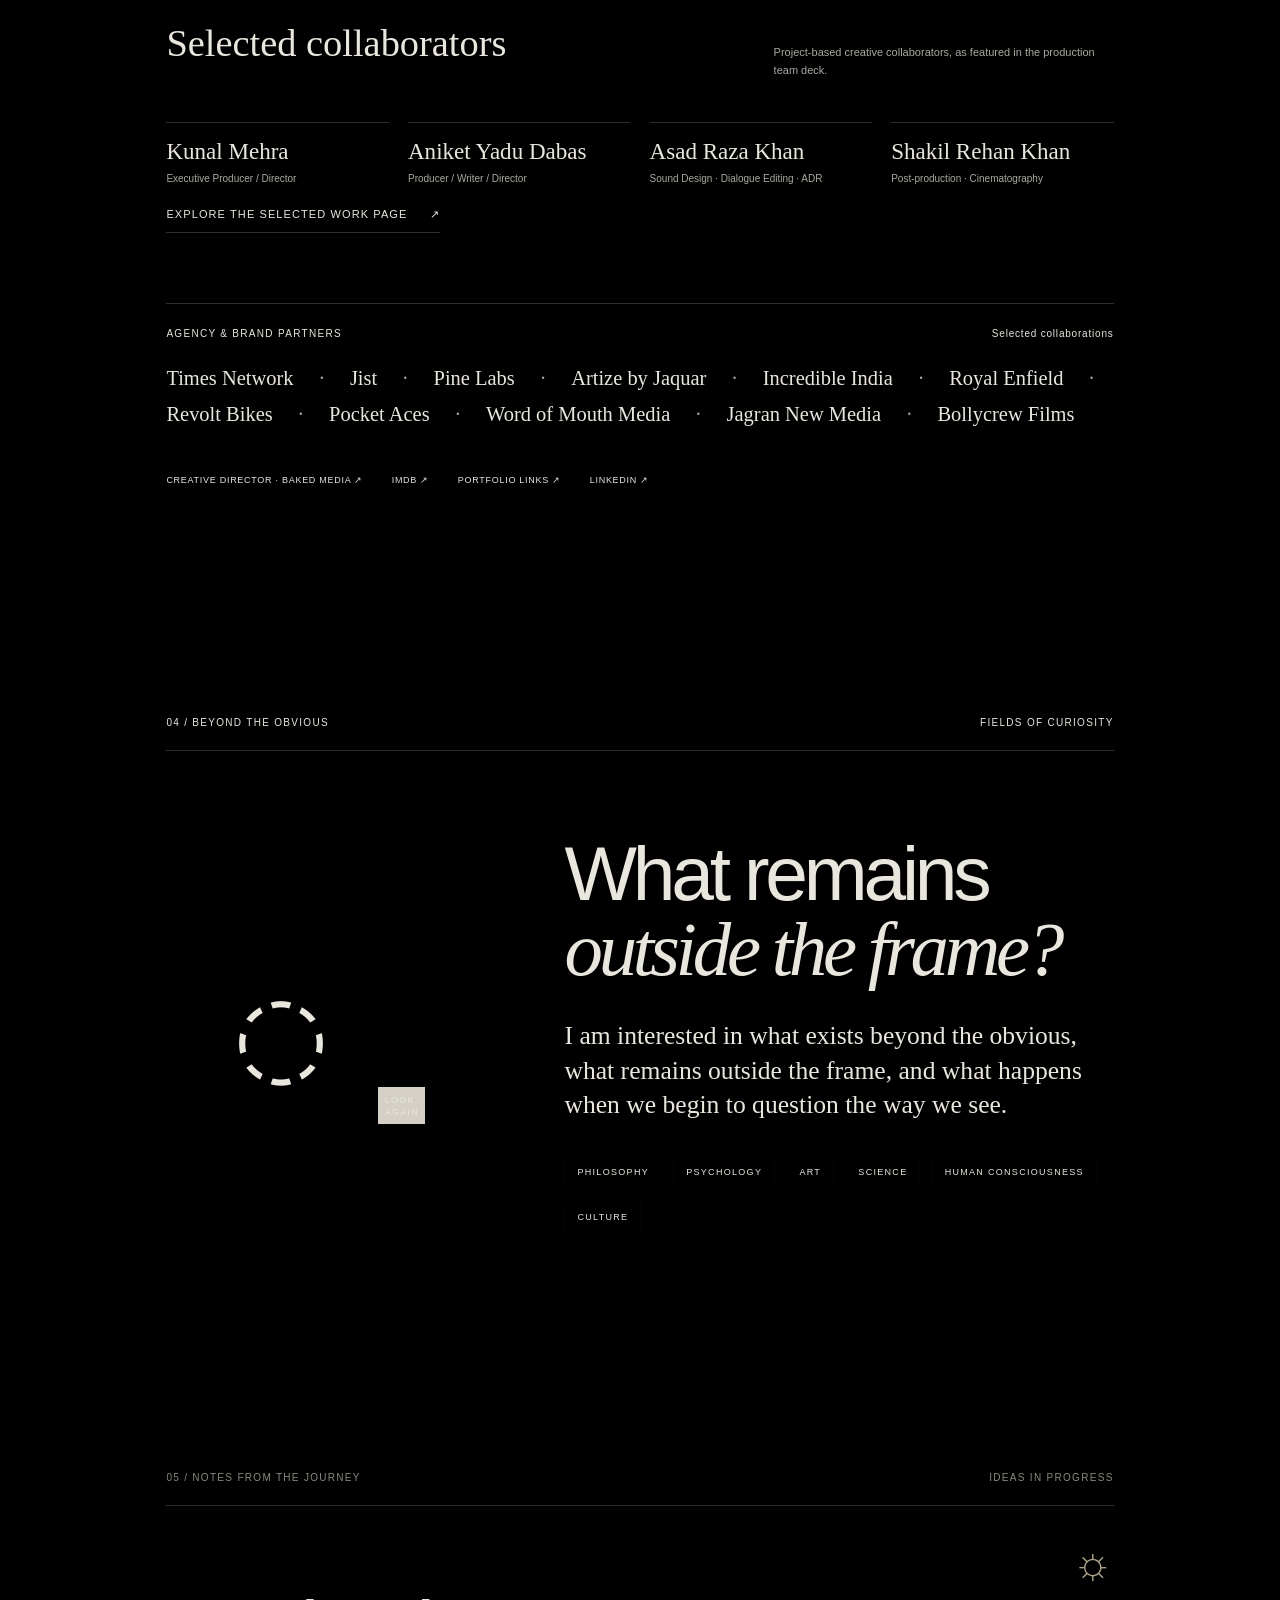
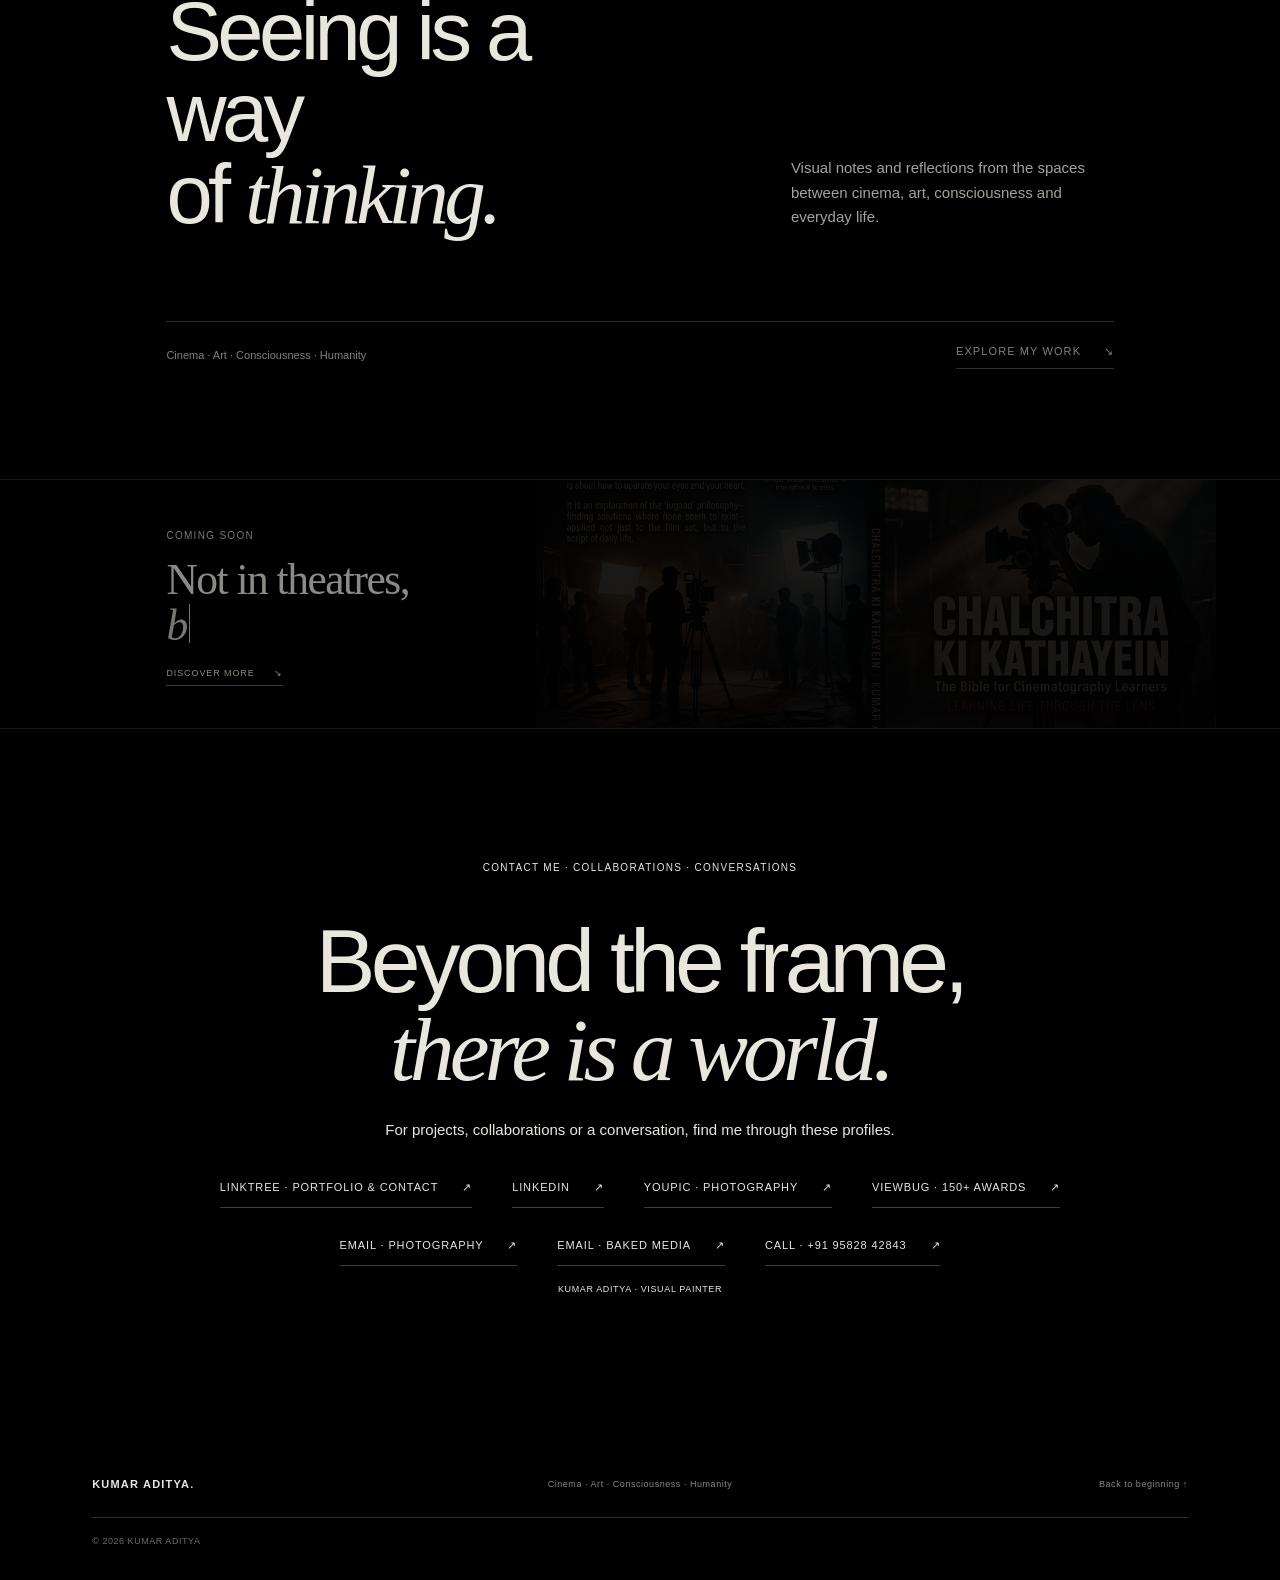
==== commit 9f624f3b: "Add explicit black vignette to portrait watermark" ====
--- a/index.html
+++ b/index.html
@@ -7,9 +7,9 @@
   <meta name="description" content="Kumar Aditya — Visual Painter, cinematographer and storyteller. Cinema · Art · Consciousness · Humanity.">
   <title>Kumar Aditya — Visual Painter</title>
   <link rel="stylesheet" href="styles.css?v=20261117-booksplash">
-  <link rel="stylesheet" href="darkness-bg.css?v=20261122-crop30">
+  <link rel="stylesheet" href="darkness-bg.css?v=20261122-vignette">
   <script src="script.js?v=20261117-booksplash" defer></script>
-  <script src="darkness-bg.js?v=20261122-crop30" defer></script>
+  <script src="darkness-bg.js?v=20261122-vignette" defer></script>
 </head>
 <body>
   <div class="darkness-typewriter" aria-label="Darkness of Photography"><span class="darkness-typewriter-text" aria-hidden="true"></span></div>
@@ -39,6 +39,7 @@
   <main id="main">
     <section class="hero" id="top" aria-labelledby="hero-title">
       <div class="darkness-hero-art" aria-hidden="true"></div>
+      <div class="darkness-hero-vignette" aria-hidden="true"></div>
       <div class="hero-orbit" aria-hidden="true"><span class="sun"></span><span class="moon"></span><span class="orbit-line"></span></div>
       <div class="hero-cinema-light" aria-hidden="true"></div>
       <div class="hero-ink-reveal" aria-hidden="true"><svg viewBox="0 0 100 100" preserveAspectRatio="none"><defs><mask id="hero-ink-mask" maskUnits="userSpaceOnUse" x="0" y="0" width="100" height="100"><rect width="100" height="100" fill="white"/><g transform="translate(50 52)"><g class="hero-ink-cutout" fill="black"><path d="M-5-1 C-9-5-6-11-1-12 C2-18 8-16 9-10 C15-8 17-2 12 2 C15 8 10 13 5 11 C1 17-6 14-6 9 C-13 8-15 2-11-2 C-10-5-7-5-5-1Z"/><path d="M-2-12 C-7-18-5-22-3-26 C0-21 2-18 1-13ZM9-8 C15-13 19-13 23-12 C20-8 16-6 11-5ZM-12 2 C-19 0-23 2-26 5 C-21 8-16 7-11 5ZM5 10 C8 16 7 21 5 25 C1 20 2 15 2 10Z"/><circle cx="-20" cy="-12" r="2.5"/><circle cx="20" cy="-20" r="1.8"/><circle cx="25" cy="8" r="2.2"/><circle cx="-22" cy="19" r="1.5"/><circle cx="13" cy="23" r="1.4"/></g></g></mask></defs><rect width="100" height="100" fill="#050504" mask="url(#hero-ink-mask)"/></svg></div>
--- a/darkness-bg.css
+++ b/darkness-bg.css
@@ -1,9 +1,11 @@
 /* The poster cutout sits behind the whole site as a quiet 20% watermark. */
 body{position:relative;isolation:isolate;background:#000!important}
 body::before{content:"";position:fixed;left:50%;top:50%;width:min(70vw,52.5vh);height:min(63vw,47vh);transform:translate(-50%,-50%);z-index:0;pointer-events:none;background-image:url("assets/darkness-photography-cutout.png");background-position:center top;background-size:100% auto;background-repeat:no-repeat;opacity:.2;-webkit-mask-image:radial-gradient(ellipse at 50% 34%,#000 35%,rgba(0,0,0,.72) 62%,transparent 100%);mask-image:radial-gradient(ellipse at 50% 34%,#000 35%,rgba(0,0,0,.72) 62%,transparent 100%)}
+body::after{content:"";position:fixed;left:50%;top:50%;width:min(70vw,52.5vh);height:min(63vw,47vh);transform:translate(-50%,-50%);z-index:1;pointer-events:none;background:radial-gradient(ellipse at 50% 34%,transparent 24%,rgba(0,0,0,.24) 48%,rgba(0,0,0,.68) 78%,#000 100%)}
 main{position:relative;z-index:2}
 .darkness-typewriter{position:fixed;z-index:3;top:72vh;left:50%;width:min(92vw,1050px);transform:translateX(-50%);pointer-events:none;text-align:center;color:rgba(244,242,237,.2);font:400 clamp(16px,3.25vw,44px)/1.1 Arial,Helvetica,sans-serif;letter-spacing:.11em;text-transform:uppercase;text-shadow:0 2px 18px rgba(0,0,0,.6);white-space:nowrap;overflow:hidden}
 .hero .darkness-hero-art{position:absolute;top:50%;right:7vw;width:min(70vw,52.5vh);height:min(70vw,52.5vh);transform:translateY(-50%);z-index:2!important;pointer-events:none;background:url("assets/darkness-photography-cutout.png") center top/min(70vw,52.5vh) auto no-repeat;opacity:.2;-webkit-mask-image:radial-gradient(ellipse at 50% 35%,#000 34%,rgba(0,0,0,.7) 63%,transparent 100%);mask-image:radial-gradient(ellipse at 50% 35%,#000 34%,rgba(0,0,0,.7) 63%,transparent 100%)}
+.hero .darkness-hero-vignette{position:absolute;top:50%;right:7vw;width:min(70vw,52.5vh);height:min(70vw,52.5vh);transform:translateY(-50%);z-index:3;pointer-events:none;background:radial-gradient(ellipse at 50% 35%,transparent 24%,rgba(0,0,0,.25) 49%,rgba(0,0,0,.7) 78%,#000 100%)}
 .darkness-typewriter-text::after{content:"";display:inline-block;height:.9em;border-right:1px solid currentColor;margin-left:3px;vertical-align:-.08em;animation:darkness-caret .85s steps(1,end) infinite}
 @keyframes darkness-caret{50%{opacity:0}}
 .darkness-sound-toggle{position:fixed;z-index:9999;left:18px;bottom:18px;padding:9px 12px;border:1px solid rgba(233,230,222,.28);background:rgba(0,0,0,.82);color:rgba(233,230,222,.72);font:600 9px/1.2 Arial,Helvetica,sans-serif;letter-spacing:.1em;text-transform:uppercase;cursor:pointer;backdrop-filter:blur(6px)}
@@ -21,5 +23,5 @@
 .cinema .industry-network,.cinema .collaborators,.cinema .collab-grid article,.cinema .career-stats{border-color:rgba(233,230,222,.2)!important}
 .cinema .partner-list li:after{color:#aaa79f}
 .intro .text-link,.contact-link{border-color:rgba(233,230,222,.28)!important}
-@media(max-width:640px){body::before{width:70vw;height:63vw;background-size:100% auto;background-position:center top}.hero .darkness-hero-art{right:15vw;top:40%;width:70vw;height:70vw;background-size:70vw auto;background-position:center top}.darkness-typewriter{top:71vh;width:94vw;font-size:clamp(12px,4vw,20px);letter-spacing:.075em}.darkness-sound-toggle{left:12px;bottom:12px;padding:8px 10px}}
+@media(max-width:640px){body::before,body::after{width:70vw;height:63vw}.hero .darkness-hero-art,.hero .darkness-hero-vignette{right:15vw;top:40%;width:70vw;height:70vw;background-size:70vw auto;background-position:center top}.darkness-typewriter{top:71vh;width:94vw;font-size:clamp(12px,4vw,20px);letter-spacing:.075em}.darkness-sound-toggle{left:12px;bottom:12px;padding:8px 10px}}
 @media(prefers-reduced-motion:reduce){.darkness-typewriter-text::after{animation:none}}
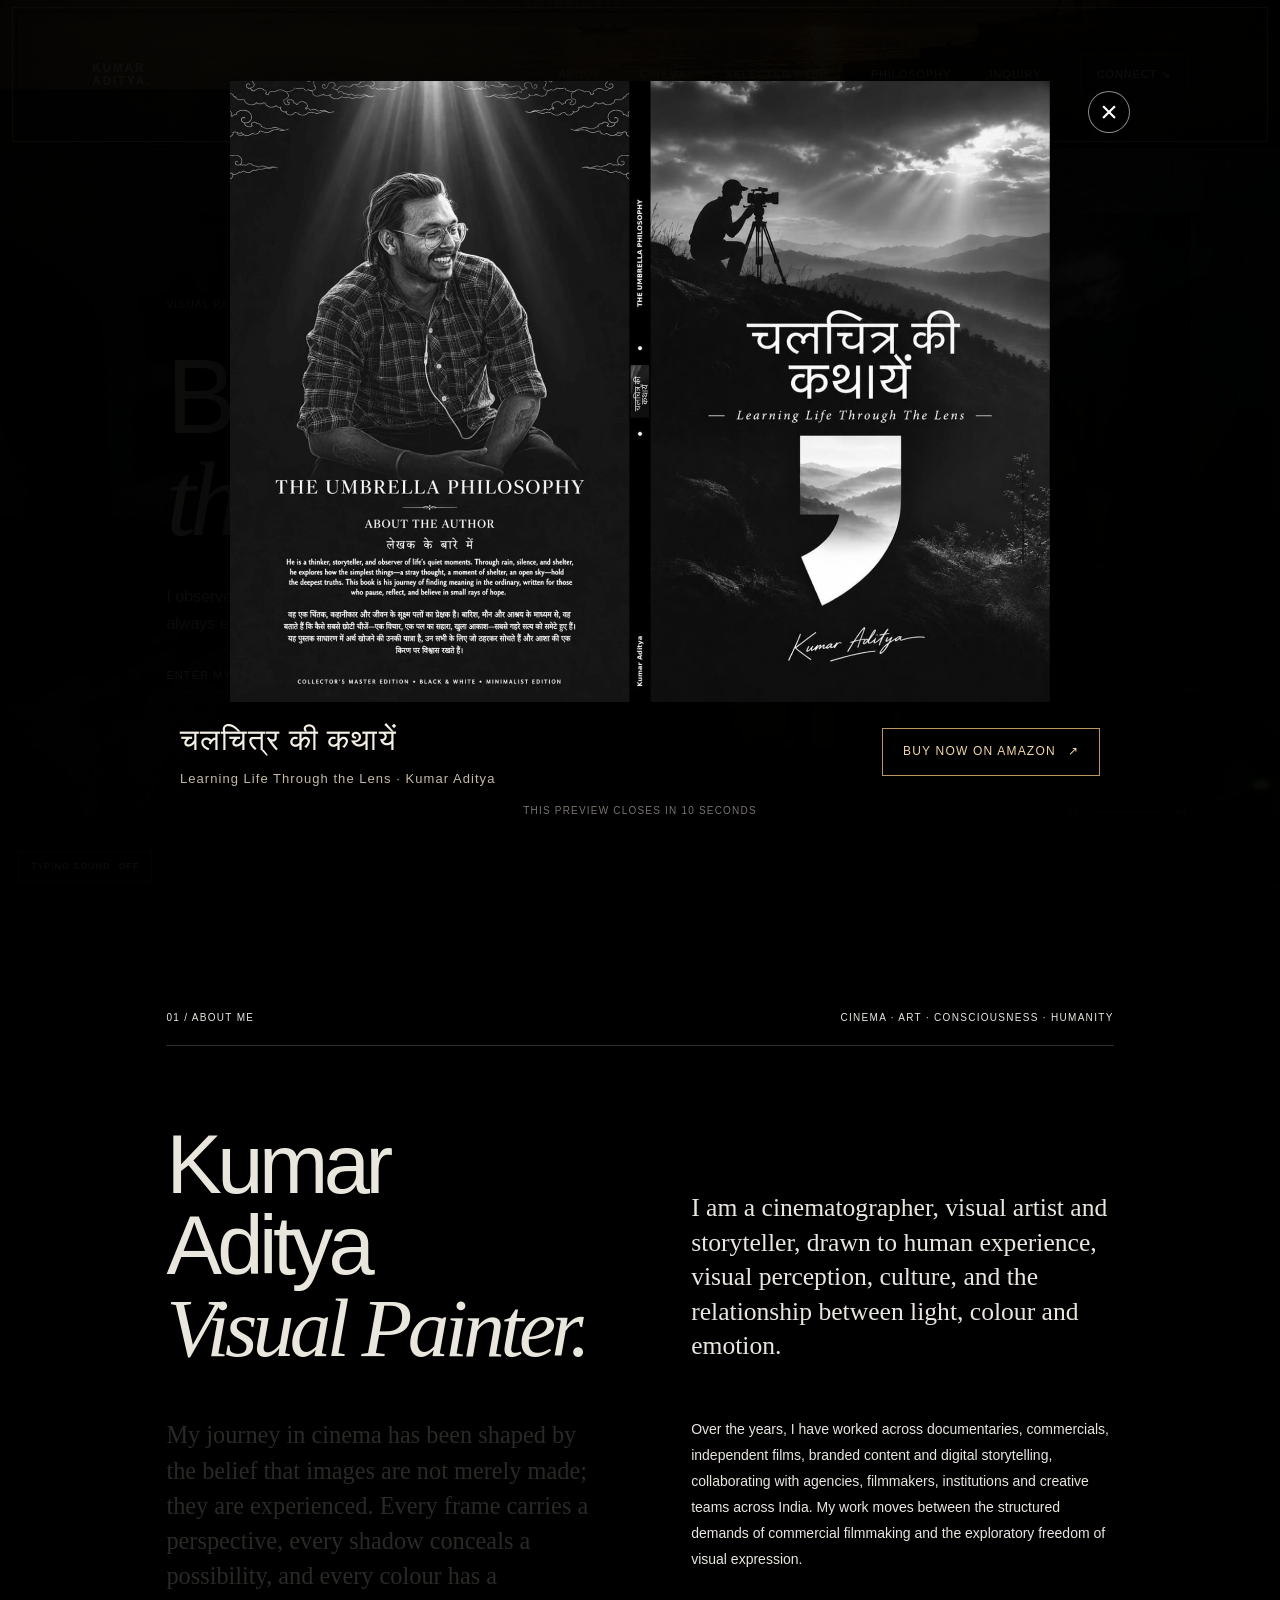
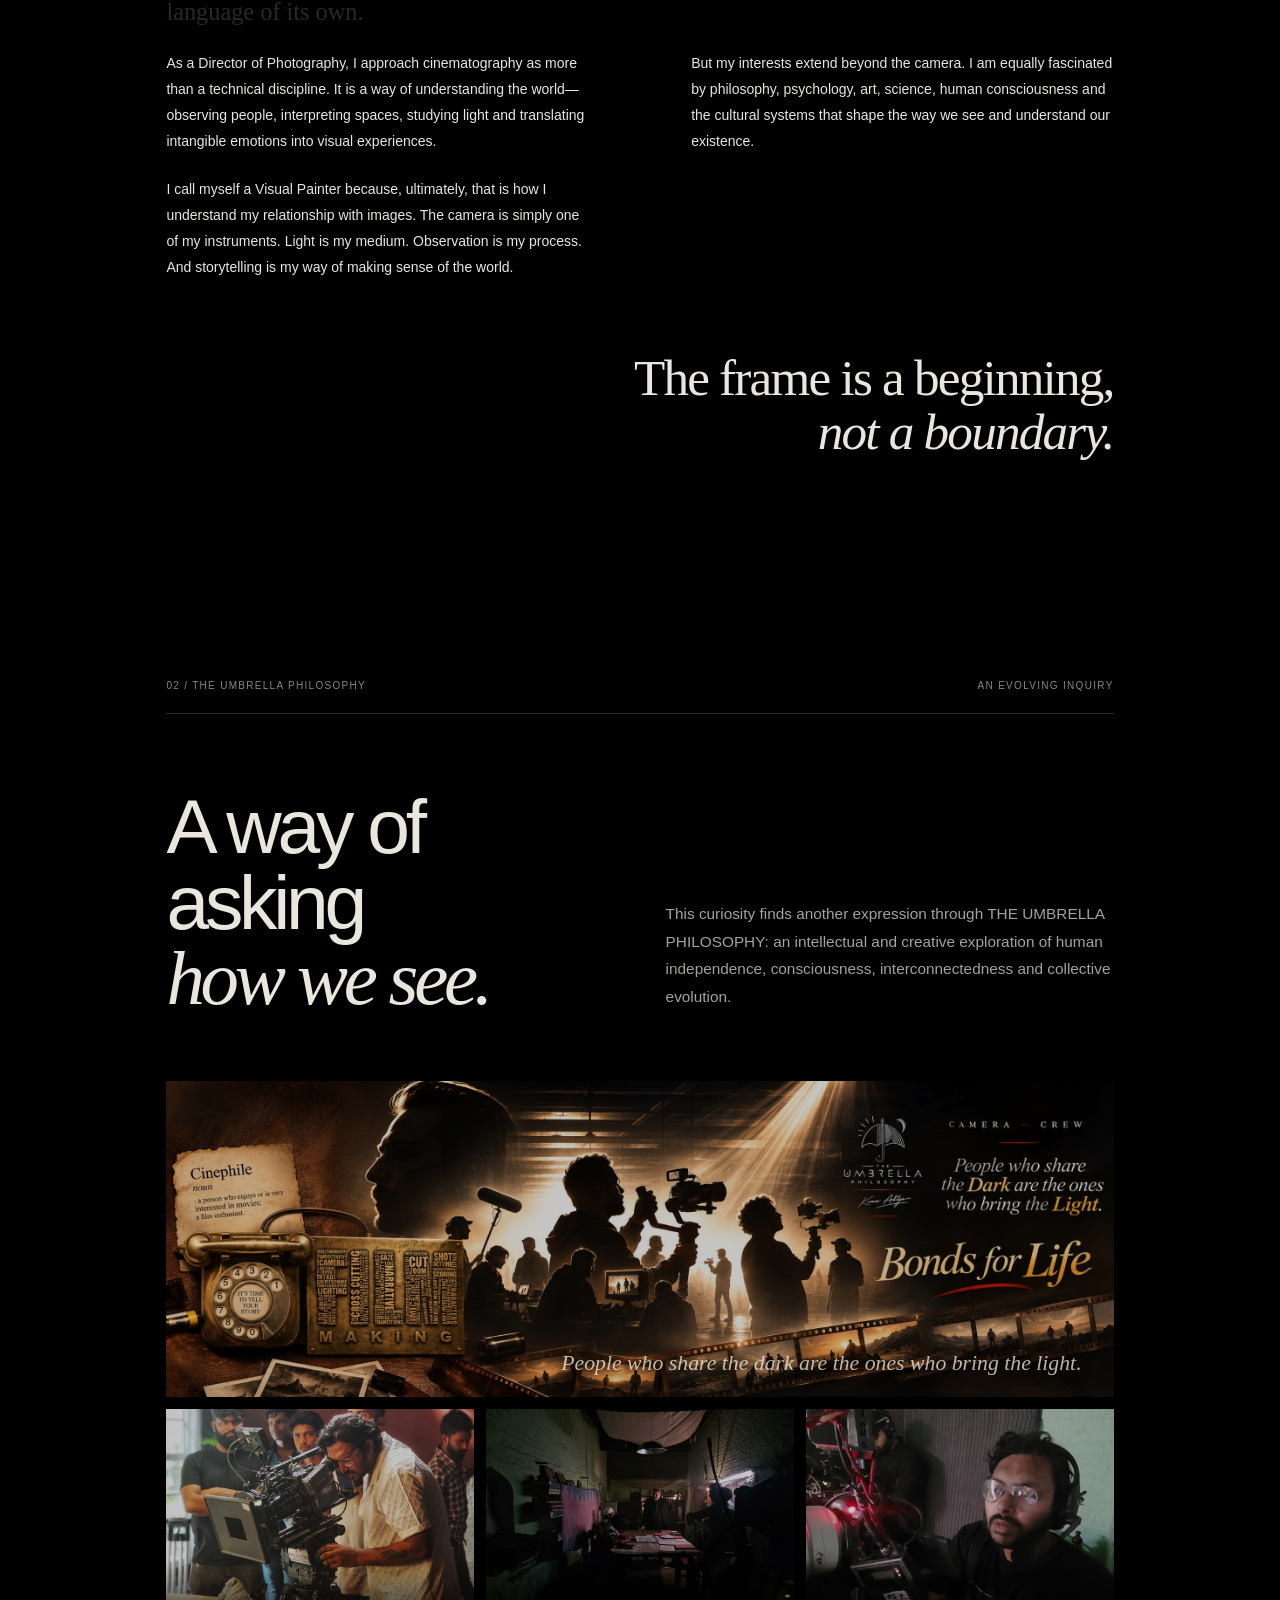
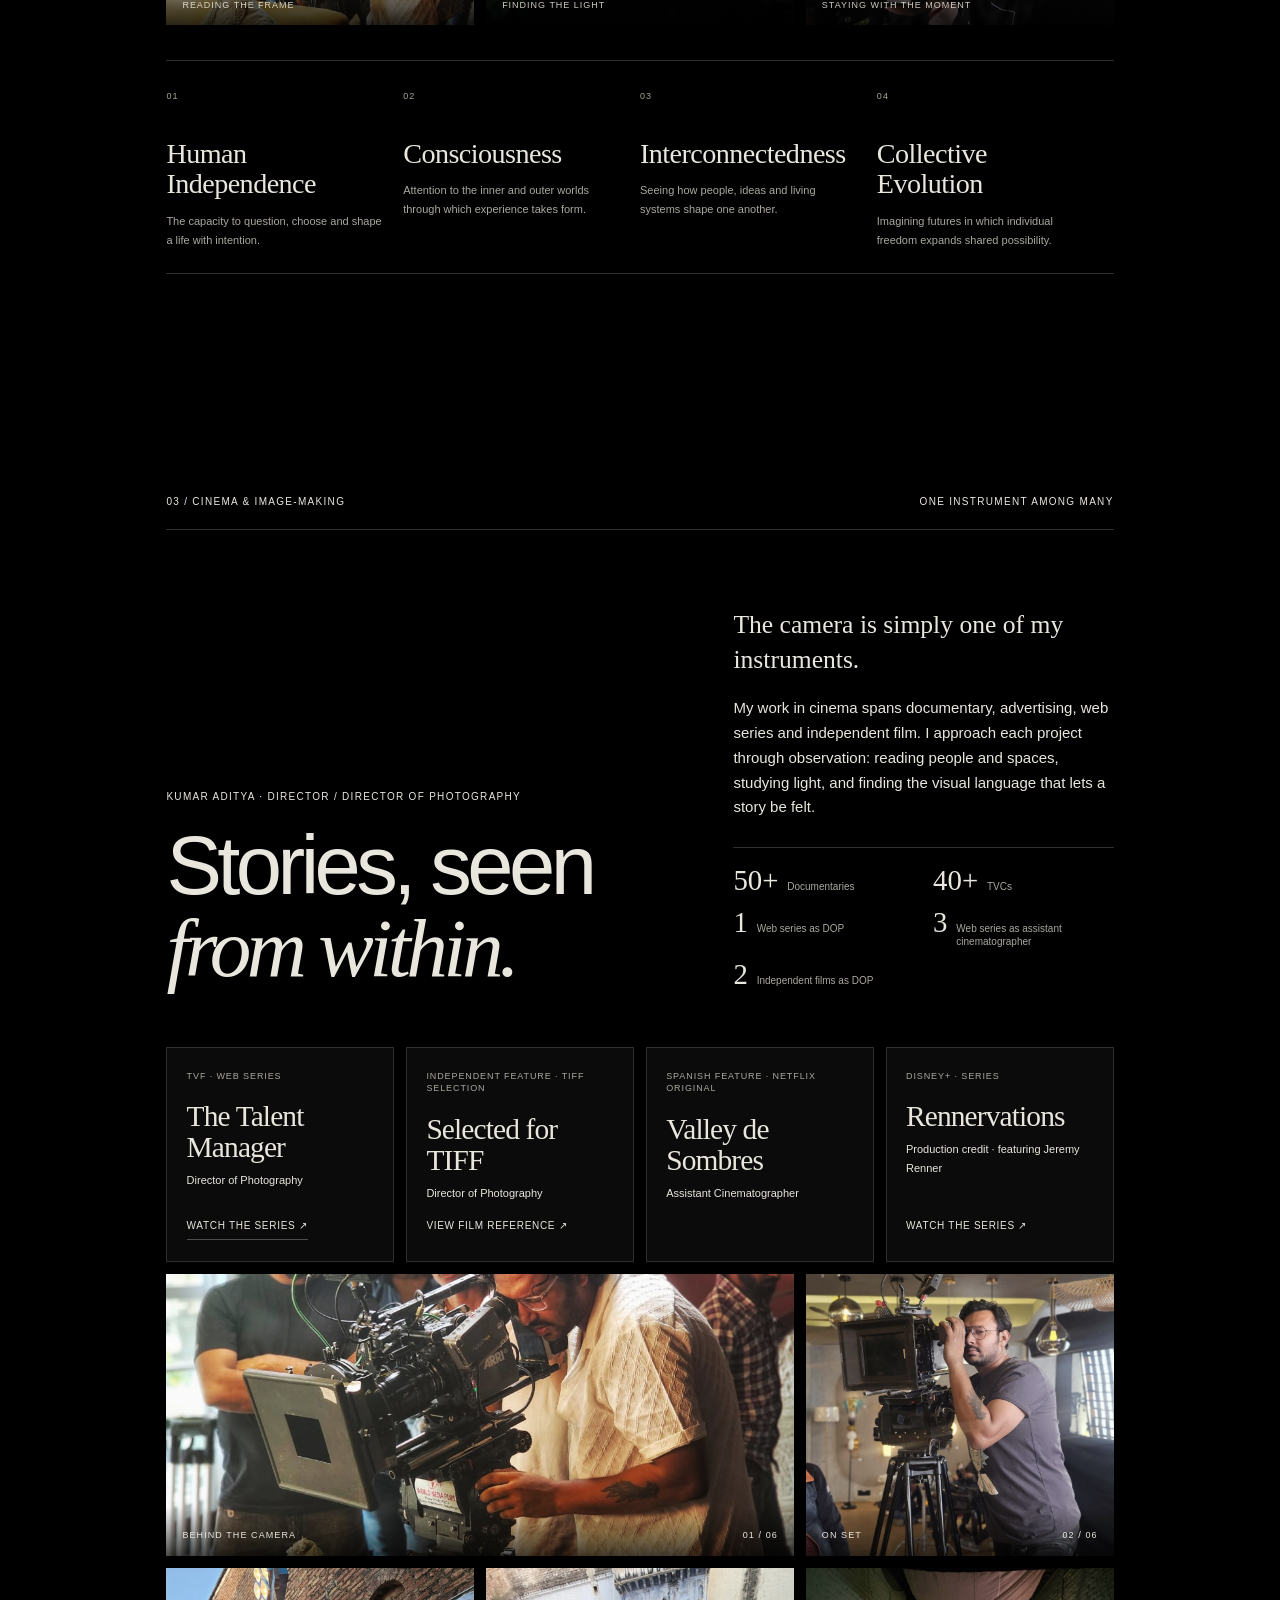
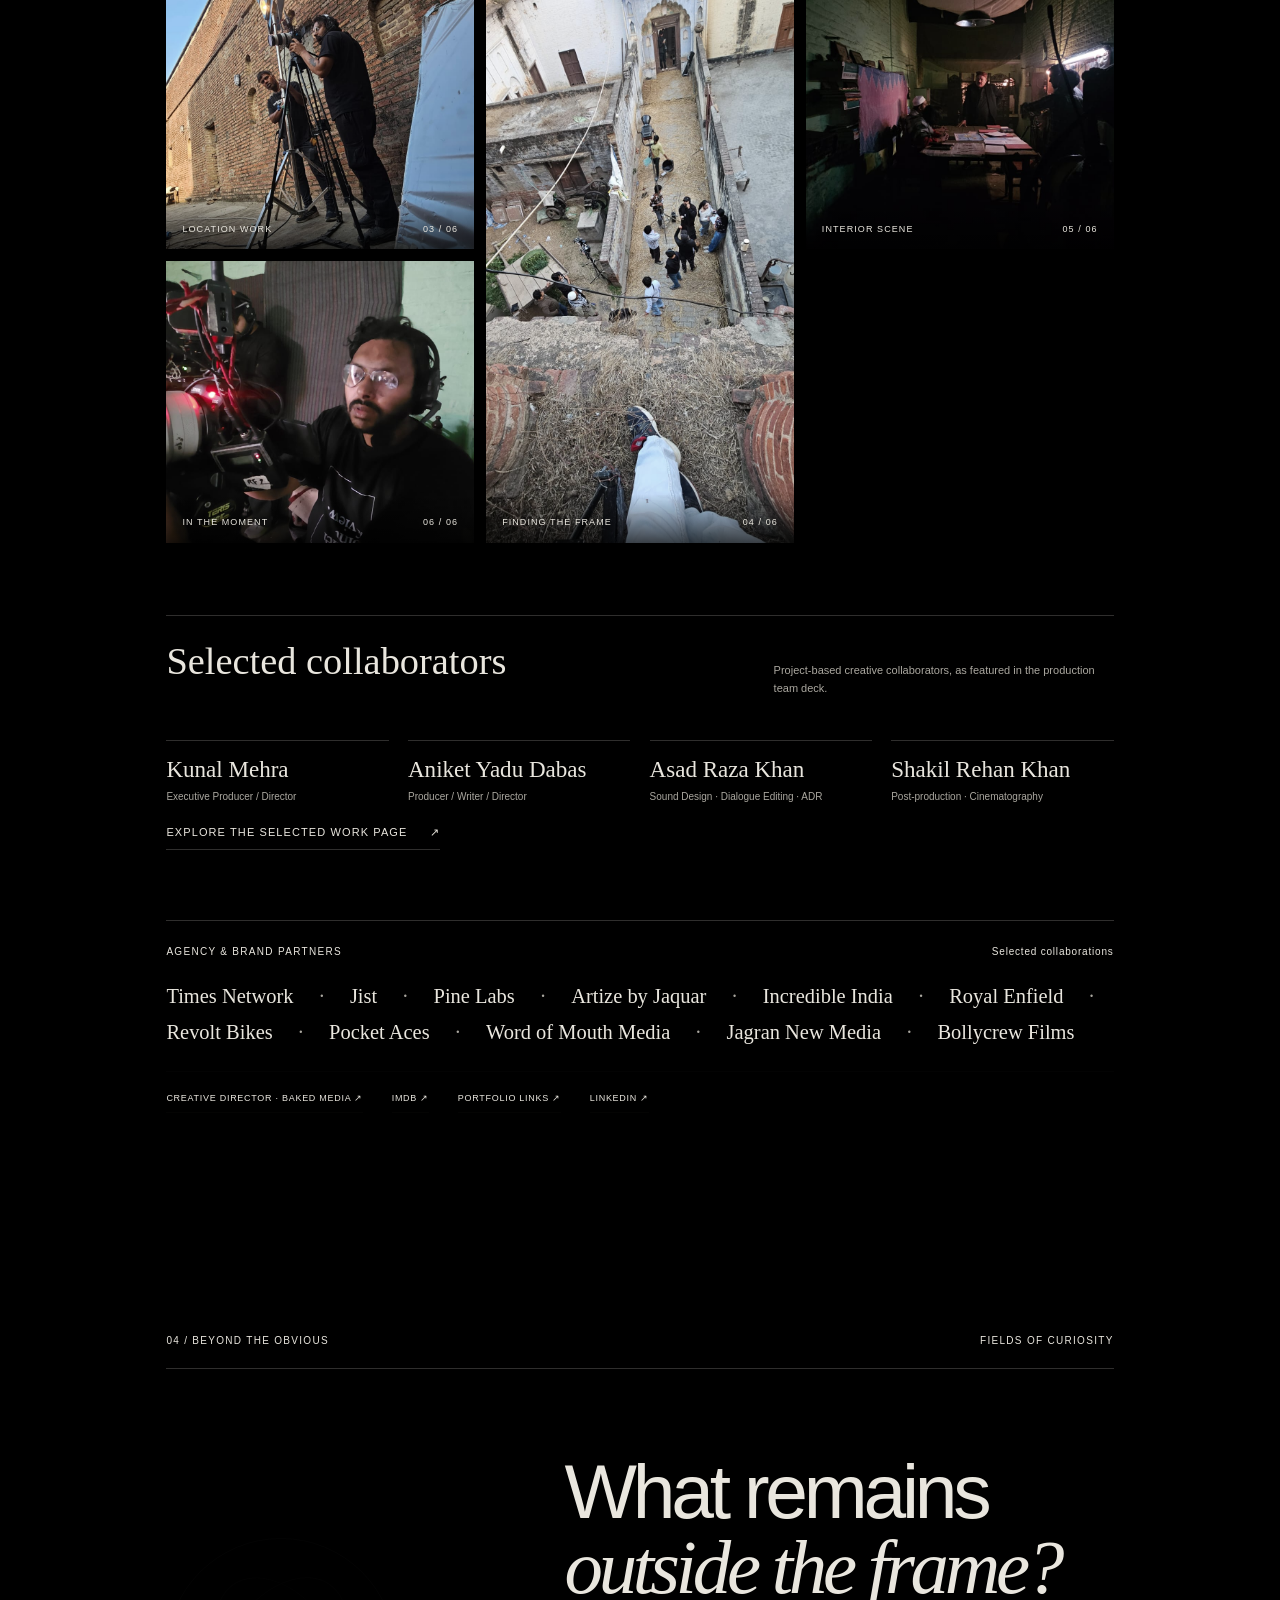
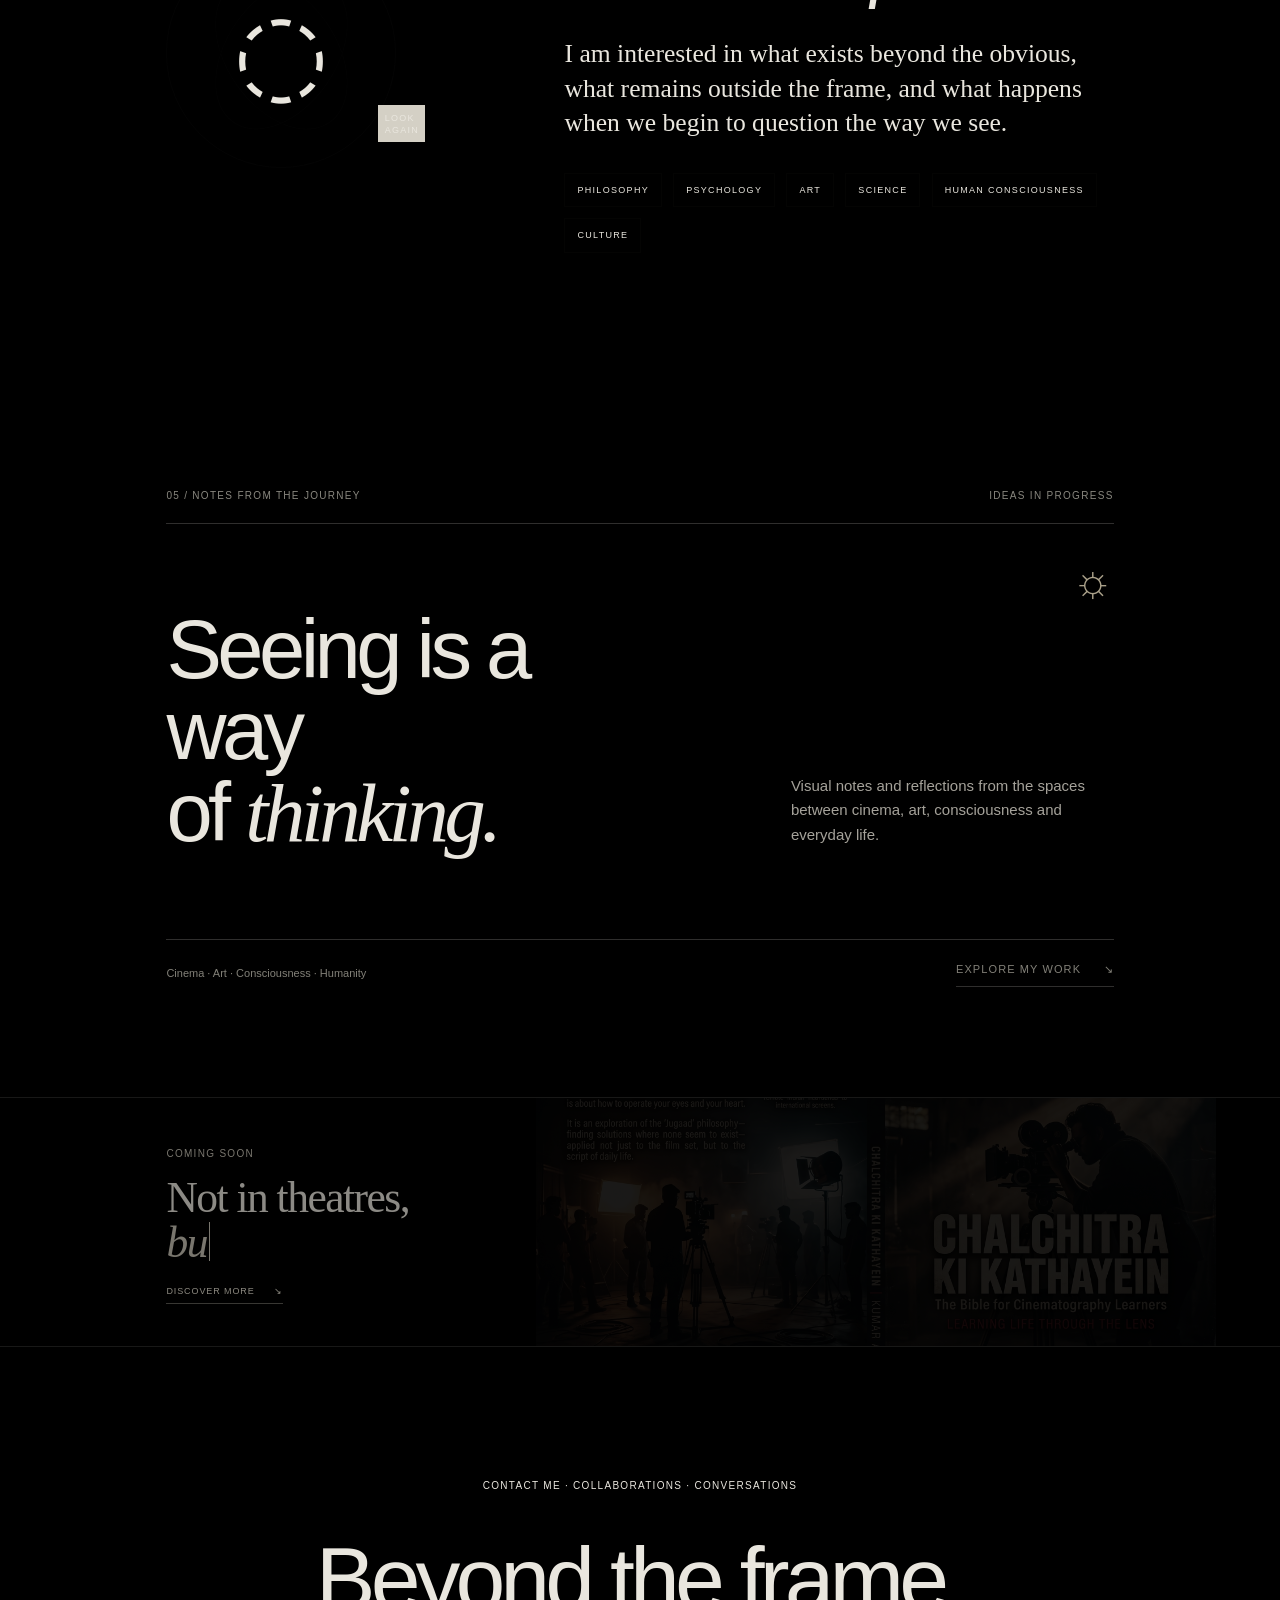
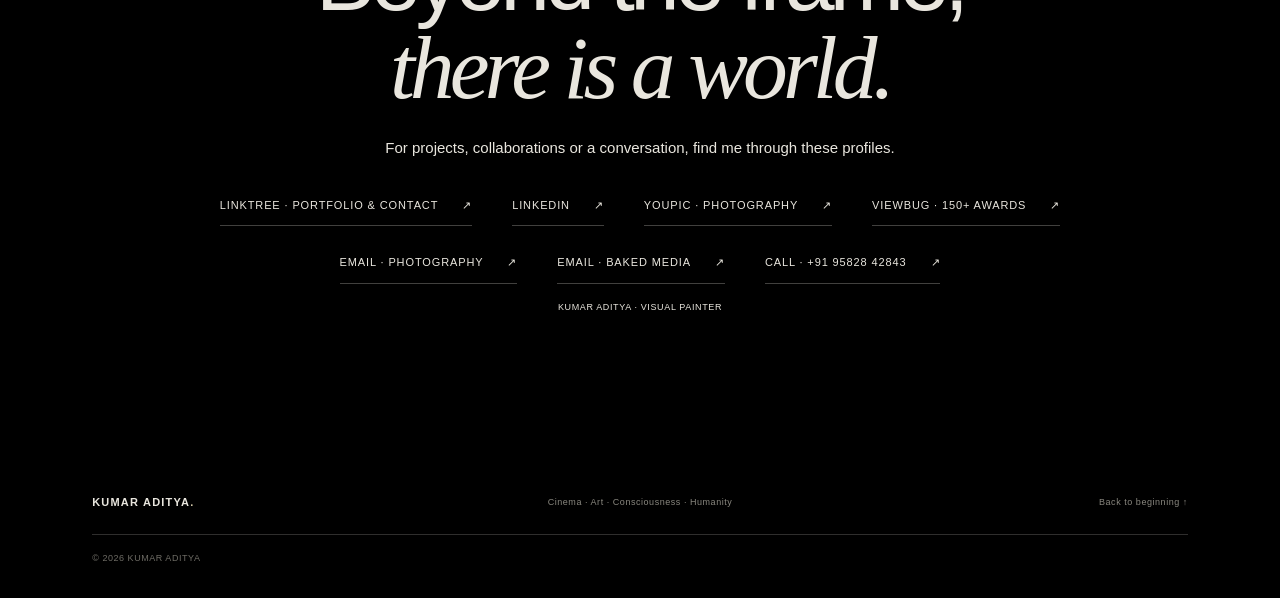
==== commit e0f2abf4: "Align philosophy section and add crew imagery" ====
--- a/index.html
+++ b/index.html
@@ -66,6 +66,15 @@
     <section class="expressions section-pad philosophy-section" id="philosophy">
       <div class="section-label"><span>02 / The Umbrella Philosophy</span><span>An evolving inquiry</span></div>
       <div class="expression-heading"><h2>A way of asking<br><em>how we see.</em></h2><p>This curiosity finds another expression through THE UMBRELLA PHILOSOPHY: an intellectual and creative exploration of human independence, consciousness, interconnectedness and collective evolution.</p></div>
+      <figure class="philosophy-feature">
+        <img src="assets/bonds-for-life-crew.jpg" alt="A cinematic collage about the bonds between camera and crew, created for The Umbrella Philosophy">
+        <figcaption>People who share the dark are the ones who bring the light.</figcaption>
+      </figure>
+      <div class="philosophy-gallery" aria-label="Images from Kumar Aditya's filmmaking practice">
+        <figure><img src="assets/kumar-on-set.jpeg" alt="Kumar Aditya operating a cinema camera with the crew on set" loading="lazy"><figcaption>Reading the frame</figcaption></figure>
+        <figure><img src="assets/interior-scene.jpeg" alt="A dimly lit film scene being captured on location" loading="lazy"><figcaption>Finding the light</figcaption></figure>
+        <figure><img src="assets/camera-closeup.jpeg" alt="A close view of a camera and cinematographer at work" loading="lazy"><figcaption>Staying with the moment</figcaption></figure>
+      </div>
       <div class="philosophy-fields">
         <article><span>01</span><h3>Human<br>Independence</h3><p>The capacity to question, choose and shape a life with intention.</p></article>
         <article><span>02</span><h3>Consciousness</h3><p>Attention to the inner and outer worlds through which experience takes form.</p></article>
--- a/styles.css
+++ b/styles.css
@@ -25,6 +25,22 @@
 @media(max-width:760px){.hero::before{background-image:linear-gradient(90deg,rgba(10,11,9,.58),rgba(10,11,9,.24)),linear-gradient(0deg,rgba(10,11,9,.52),transparent 50%,rgba(10,11,9,.28)),url("hero-location-optimized.jpeg");background-position:center,center,58% center}.hero::after{width:95vw;height:95vw;left:55%;top:52%;opacity:.72}}
 @media(hover:none){.hero::after{opacity:.65}}
 @media(prefers-reduced-motion:reduce){.hero::after{transition:none}}
+
+/* Evenly aligned philosophy copy and a quiet crew image sequence */
+.expression-heading{display:grid;grid-template-columns:repeat(2,minmax(0,1fr));align-items:end;gap:4vw}
+.expression-heading h2,.expression-heading p{width:100%;max-width:none}
+.expression-heading p{font-size:clamp(14px,1.2vw,17px);line-height:1.8;margin:0 0 .35rem}
+.philosophy-feature{margin:0;position:relative;overflow:hidden;background:#10100f;aspect-ratio:3/1}
+.philosophy-feature img{width:100%;height:100%;display:block;object-fit:cover;object-position:center 48%;filter:brightness(.78);transition:filter .5s,transform 1s}
+.philosophy-feature:hover img{filter:brightness(.94);transform:scale(1.015)}
+.philosophy-feature figcaption{position:absolute;right:2rem;bottom:1.2rem;color:rgba(245,240,226,.75);font:italic clamp(14px,1.7vw,22px)/1.25 var(--serif);text-shadow:0 1px 16px #000}
+.philosophy-gallery{display:grid;grid-template-columns:repeat(3,minmax(0,1fr));gap:12px;margin-top:12px}
+.philosophy-gallery figure{position:relative;margin:0;overflow:hidden;background:#10100f;aspect-ratio:1.42/1}
+.philosophy-gallery img{width:100%;height:100%;display:block;object-fit:cover;filter:brightness(.78) saturate(.82);transition:filter .45s,transform .8s}
+.philosophy-gallery figure:hover img{filter:brightness(1);transform:scale(1.035)}
+.philosophy-gallery figcaption{position:absolute;inset:auto 0 0;padding:2.3rem 1rem .8rem;background:linear-gradient(transparent,rgba(0,0,0,.76));font-size:9px;letter-spacing:.11em;text-transform:uppercase;color:rgba(245,240,226,.84)}
+@media(max-width:760px){.expression-heading{display:block}.expression-heading p{margin-top:1.5rem}.philosophy-feature{aspect-ratio:1.4/1}.philosophy-feature img{object-position:48% center}.philosophy-feature figcaption{right:1rem;bottom:.8rem;max-width:80%;text-align:right}.philosophy-gallery{grid-template-columns:1fr;gap:8px}.philosophy-gallery figure{aspect-ratio:1.55/1}}
+@media(prefers-reduced-motion:reduce){.philosophy-feature img,.philosophy-gallery img{transition:none}}
 
 /* Cinematic motion layers: slow image drift, moving haze, and ink reveal */
 .hero::before{animation:hero-camera-drift 24s ease-in-out infinite alternate;will-change:transform}
